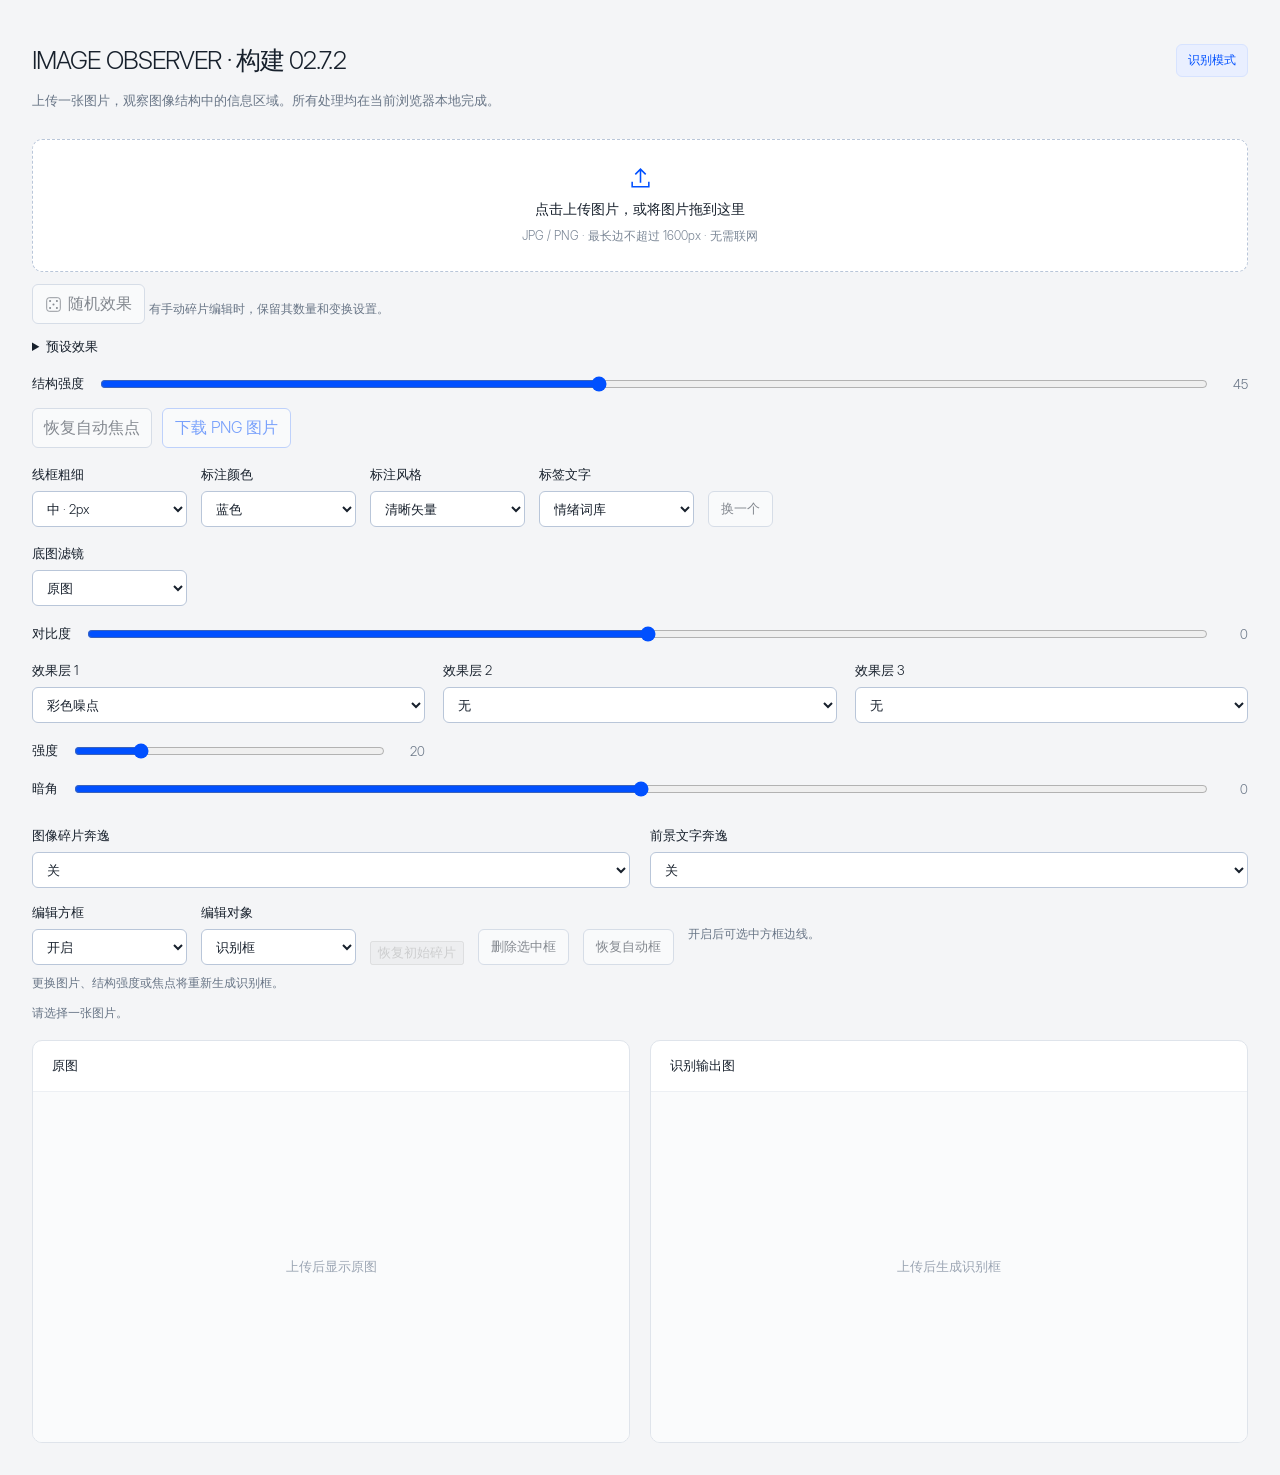
==== index.html @ d7e1d9c9 "Add independent fragment size and supplied bold strip font with graceful fallback" ====
<!doctype html>
<html lang="zh-CN">
<head>
  <meta charset="utf-8">
  <meta name="viewport" content="width=device-width, initial-scale=1">
  <meta http-equiv="Content-Security-Policy" content="default-src 'none'; img-src 'self' blob: data:; font-src 'self'; style-src 'unsafe-inline'; script-src 'self' 'unsafe-inline'; connect-src 'none'; base-uri 'none'; form-action 'none'; object-src 'none'">
  <title>IMAGE OBSERVER · 构建 02.7.2</title>
  <style>
    @font-face { font-family: "Observer HY Strip"; src: url("assets/fonts/HYQiHeiY1-75W-latin.woff2") format("woff2"); font-weight: 700; font-display: swap; unicode-range: U+0020-024F,U+2000-206F; }
    @font-face { font-family: "Observer HY Strip"; src: url("assets/fonts/HYQiHeiY1-75W-cjk.woff2") format("woff2"); font-weight: 700; font-display: swap; unicode-range: U+3000-30FF,U+3400-9FFF,U+FF00-FFEF; }
    @font-face { font-family: "Observer Inter Light"; src: url("assets/fonts/InterDisplay-Light-latin.woff2?v=027") format("woff2"); font-weight: 300; font-display: swap; }
    @font-face { font-family: "Observer Inter Medium"; src: url("assets/fonts/InterDisplay-Medium-latin.woff2") format("woff2"); font-weight: 500; font-display: swap; }
    :root { color-scheme: light; font-family: "Observer Inter Light", -apple-system, BlinkMacSystemFont, "Segoe UI", "Microsoft YaHei", sans-serif; font-synthesis: none; color: #17202c; background: #f4f5f7; }
    * { box-sizing: border-box; }
    body { margin: 0; }
    main { max-width: 1320px; margin: 0 auto; padding: 44px 32px 32px; }
    header { display: flex; align-items: center; justify-content: space-between; gap: 20px; margin-bottom: 12px; }
    h1 { font-size: 25px; font-weight: 650; letter-spacing: -0.9px; margin: 0; text-wrap: balance; }
    .version { color: #69778a; font-weight: 400; font-size: 16px; margin-left: 8px; letter-spacing: 0; }
    .build { color: #0050ff; background: #e9efff; border: 1px solid #d7e3ff; padding: 7px 11px; border-radius: 6px; font-size: 12px; white-space: nowrap; }
    .intro { color: #687586; font-size: 13px; line-height: 1.7; margin: 0 0 28px; }
    .upload { position: relative; display: flex; align-items: center; justify-content: center; flex-direction: column; gap: 9px; padding: 26px 20px; background: #fff; border: 1px dashed #b9c6d9; border-radius: 10px; cursor: pointer; transition: border-color .15s, background .15s; }
    .upload:hover, .upload.dragging { border-color: #0050ff; background: #f8faff; }
    .upload:focus-within { outline: 2px solid #0050ff; outline-offset: 3px; }
    .upload svg { color: #0050ff; }
    .upload strong { font-size: 14px; font-weight: 550; }
    .upload span { font-size: 12px; color: #7b8796; text-wrap: balance; text-align: center; }
    .upload input { position: absolute; width: 1px; height: 1px; opacity: 0; }
    #status { min-height: 32px; margin: 10px 0 5px; font-size: 12px; color: #687586; line-height: 1.7; overflow-wrap: anywhere; }
    #status[data-state="error"] { color: #b42c34; }
    .structure { display: grid; grid-template-columns: auto 1fr 28px; gap: 14px; align-items: center; margin: 18px 0 0; font-size: 13px; }
    .structure input { min-width: 0; width: 100%; accent-color: #0050ff; }
    .structure output { text-align: right; color: #687586; font-variant-numeric: tabular-nums; }
    .runaway-settings { display:grid; grid-template-columns:repeat(auto-fit,minmax(260px,1fr)); gap:20px; margin-top:18px; font-size:13px; }
    .runaway-settings section { min-width:0; }
    .runaway-settings .control { margin-top:10px; }
    #shuffleTextLayout { margin-top:14px; padding:8px 12px; border:1px solid #b9c6d9; border-radius:6px; background:#fff; color:inherit; cursor:pointer; }
    .preset-area { margin-top:14px; font-size:13px; }
    .preset-area summary { cursor:pointer; }
    .preset-area h3 { font-size:13px; margin:16px 0 10px; }
    .preset-area button { padding:6px 9px; border:1px solid #b9c6d9; border-radius:6px; background:#fff; color:inherit; cursor:pointer; }
    .template-cards { display:grid; grid-template-columns:repeat(auto-fill,minmax(160px,1fr)); gap:12px; max-height:370px; overflow:auto; }
    .template-card { min-width:0; padding:8px; border:1px solid #dfe4eb; border-radius:8px; background:#fff; }
    .template-card img { width:100%; height:100px; object-fit:contain; background:#f4f5f7; }
    .template-card .apply-template { width:100%; overflow-wrap:anywhere; }
    .template-card .actions { margin-top:6px; gap:5px; }
    #templateStatus { overflow-wrap:anywhere; }
    .effect-layers { display: grid; grid-template-columns: repeat(auto-fit,minmax(240px,1fr)); gap: 18px; margin-top: 18px; font-size: 13px; }
    .effect-layer { min-width: 0; }
    .effect-layer select { width: 100%; min-width: 0; }
    .base-parameters { display: grid; grid-template-columns: repeat(auto-fit,minmax(240px,1fr)); gap: 0 20px; }
    .invert-control { align-self: end; margin-top: 18px; font-size: 13px; }
    #distortionControl { max-width: 460px; margin-top: 14px; }
    .panels { display: grid; grid-template-columns: 1fr 1fr; gap: 20px; }
    .panel { min-width: 0; border: 1px solid #dfe4eb; border-radius: 10px; background: #fff; overflow: hidden; }
    h2 { margin: 0; padding: 16px 19px; font-size: 13px; font-weight: 550; border-bottom: 1px solid #edf0f4; }
    .preview { min-height: 350px; padding: 18px; display: flex; align-items: center; justify-content: center; background: #fafbfc; }
    .placeholder { color: #9ba5b3; font-size: 13px; text-align: center; }
    canvas { display: block; max-width: 100%; max-height: 65vh; width: auto; height: auto; object-fit: contain; }
    #original { cursor: crosshair; }
    #resetFocus { margin-top: 14px; padding: 7px 11px; border: 1px solid #b9c6d9; border-radius: 6px; background: #fff; color: inherit; cursor: pointer; }
    #resetFocus:disabled { opacity: .5; cursor: default; }
    .actions { display: flex; flex-wrap: wrap; gap: 10px; margin-top: 14px; }
    .actions #resetFocus { margin-top: 0; }
    button, select, input, textarea { font: inherit; }
    #restoreForegroundText { align-self:flex-start; padding:4px 8px; border:1px solid #b9c6d9; border-radius:5px; background:#fff; color:inherit; cursor:pointer; }
    #foregroundTextContent { width:100%; min-height:80px; resize:vertical; padding:8px; border:1px solid #b9c6d9; border-radius:6px; }
    #randomEffects { margin-top:12px; padding:8px 12px; display:inline-flex; align-items:center; gap:6px; background:#fff; border:1px solid #b9c6d9; border-radius:6px; color:inherit; cursor:pointer; }
    button:disabled { opacity: .5; cursor: default; }
    #downloadPNG, #shuffleWord, #deleteSelected, #resetBoxes { padding: 8px 12px; border: 1px solid #b9c6d9; border-radius: 6px; background: #fff; color: inherit; cursor: pointer; }
    #downloadPNG { color: #0050ff; border-color: #8aafff; }
    .controls { display: flex; flex-wrap: wrap; align-items: end; gap: 14px; margin: 18px 0 0; font-size: 13px; }
    .control { display: flex; flex-direction: column; gap: 7px; }
    .control select, #customText { padding: 8px 10px; color: inherit; background: #fff; border: 1px solid #b9c6d9; border-radius: 6px; }
    .control select { min-width: 155px; }
    #customTextField { margin-top: 14px; font-size: 13px; max-width: 460px; }
    #customText { width: 100%; }
    .edit-controls { display: flex; flex-wrap: wrap; align-items: end; gap: 10px 14px; margin-top: 16px; font-size: 13px; }
    .edit-hint { margin: 8px 0 0; color: #687586; font-size: 12px; line-height: 1.7; }
    #selectionStatus { align-self: center; color: #687586; font-size: 12px; }
    .output-stage { position: relative; line-height: 0; flex: none; }
    .output-stage > #output { width: 100%; height: auto; max-width: none; max-height: none; }
    #editOverlay { position: absolute; inset: 0; width: 100%; height: 100%; max-width: none; max-height: none; pointer-events: none; }
    button:focus-visible, select:focus-visible, #customText:focus-visible { outline: 2px solid #0050ff; outline-offset: 3px; }
    [hidden] { display: none !important; }
    @media (max-width: 700px) {
      main { padding: 25px 16px; }
      header { align-items: flex-start; flex-direction: column; gap: 12px; }
      h1 { font-size: 23px; }
      .panels { grid-template-columns: 1fr; gap: 16px; }
      .preview { min-height: 240px; padding: 12px; }
    }
  </style>
</head>
<body>
  <main>
    <header>
      <h1>IMAGE OBSERVER · 构建 02.7.2</h1>
      <span class="build">识别模式</span>
    </header>
    <p class="intro">上传一张图片，观察图像结构中的信息区域。所有处理均在当前浏览器本地完成。</p>
    <label class="upload" id="dropZone" for="upload">
      <svg width="25" height="25" viewBox="0 0 24 24" fill="none" stroke="currentColor" stroke-width="1.5" aria-hidden="true"><path d="M12 16V3m-5 5 5-5 5 5M4 15v5h16v-5"/></svg>
      <strong>点击上传图片，或将图片拖到这里</strong>
      <span>JPG / PNG · 最长边不超过 1600px · 无需联网</span>
      <input id="upload" type="file" accept="image/jpeg,image/png,.jpg,.jpeg,.png" aria-label="上传 JPG 或 PNG 图片">
    </label>
    <button id="randomEffects" type="button" disabled><svg width="17" height="17" viewBox="0 0 20 20" aria-hidden="true"><rect x="2" y="2" width="16" height="16" rx="3" fill="none" stroke="currentColor"/><g fill="currentColor"><circle cx="6" cy="6" r="1.2"/><circle cx="14" cy="6" r="1.2"/><circle cx="10" cy="10" r="1.2"/><circle cx="6" cy="14" r="1.2"/><circle cx="14" cy="14" r="1.2"/></g></svg>随机效果</button>
    <span class="edit-hint">有手动碎片编辑时，保留其数量和变换设置。</span>
    <section class="preset-area" aria-label="预设效果">
      <details><summary>预设效果</summary>
        <h3>官方预设</h3><div id="officialCards" class="template-cards"></div>
        <h3>我的模板</h3><div class="actions"><button id="saveTemplate" type="button">保存当前效果</button><button id="importTemplate" type="button">导入模板</button><input id="templateFile" type="file" accept="application/json,.json" hidden></div>
        <p class="edit-hint">模板仅存于当前浏览器。清除网站数据或更换设备可能丢失，请导出 JSON 备份。缩略图包含画面内容，仅用于预览。</p>
        <p id="templateStatus" role="status" aria-live="polite"></p><div id="personalCards" class="template-cards"></div>
      </details>
    </section>
    <label class="structure" for="structure"><span>结构强度</span><input id="structure" type="range" min="0" max="100" step="1" value="45"><output id="structureValue" for="structure">45</output></label>
    <div class="actions">
      <button id="resetFocus" type="button" disabled>恢复自动焦点</button>
      <button id="downloadPNG" type="button" disabled>下载 PNG 图片</button>
    </div>
    <div class="controls">
      <label class="control" for="strokeWidth">线框粗细
        <select id="strokeWidth">
          <option value="Thin">细 · 1px</option>
          <option value="Medium" selected>中 · 2px</option>
          <option value="Thick">粗 · 4px</option>
        </select>
      </label>
      <label class="control" for="overlayColor">标注颜色
        <select id="overlayColor">
          <option value="#0050FF" selected>蓝色</option>
          <option value="#F44336">红色</option>
          <option value="#00AA64">绿色</option>
          <option value="#FFCC00">黄色</option>
        </select>
      </label>
      <label class="control" for="overlayStyle">标注风格
        <select id="overlayStyle">
          <option value="VECTOR" selected>清晰矢量</option>
          <option value="INK BLEED">柔性溢墨</option>
          <option value="SCAN">数字扫描失真</option>
        </select>
      </label>
      <label class="control" for="labelMode">标签文字
        <select id="labelMode">
          <option value="Off">关闭</option>
          <option value="Emotion Pool" selected>情绪词库</option>
          <option value="Custom Text">自定义文字</option>
        </select>
      </label>
      <button id="shuffleWord" type="button" disabled>换一个</button>
    </div>
    <label class="control" id="customTextField" for="customText" hidden>自定义文字 · 中英文 · 最多32个字符
      <input id="customText" type="text" autocomplete="off" spellcheck="false" placeholder="输入中英文标签">
    </label>
    <label class="structure" id="distortionControl" for="distortionStrength" hidden><span>失真强度</span><input id="distortionStrength" type="range" min="0" max="100" step="1" value="45"><output id="distortionValue" for="distortionStrength">45</output></label>
    <div class="controls">
      <label class="control" for="baseFilter">底图滤镜<select id="baseFilter"><option value="Original">原图</option><option value="XRay">X光滤镜</option></select></label>
    </div>
    <div id="xrayControls" class="base-parameters" hidden>
      <label class="structure" for="xrayHue"><span>色相</span><input id="xrayHue" type="range" min="0" max="360" value="210"><output>210</output></label>
      <label class="structure" for="xraySaturation"><span>饱和度</span><input id="xraySaturation" type="range" min="0" max="100" value="80"><output>80</output></label>
      <label class="structure" for="xrayLightness"><span>明度</span><input id="xrayLightness" type="range" min="0" max="100" value="65"><output>65</output></label>
      <label class="invert-control"><input id="xrayInvert" type="checkbox">反色</label>
    </div>
    <label class="structure" for="baseContrast"><span>对比度</span><input id="baseContrast" type="range" min="-100" max="100" value="0"><output>0</output></label>
    <div class="effect-layers">
      <div class="effect-layer"><label class="control" for="effect1">效果层 1<select id="effect1"><option value="None">无</option><option value="Noise" selected>彩色噪点</option><option value="CRT">复古电视机竖纹</option><option value="Glitch">电子扫描 A｜条带错位</option><option value="Wave">电子扫描 B｜波纹湍流</option><option value="Streak">电子扫描 C｜纵向拉丝</option><option value="Glow">彩色泛光</option></select></label>
        <div id="effectParams1"><label class="structure" for="strength1"><span id="strengthLabel1">强度</span><input id="strength1" type="range" min="0" max="100" value="20"><output>20</output></label>
          <label class="structure" id="waveParams1" for="wavePosition1" hidden><span>波纹位置</span><input id="wavePosition1" type="range" min="0" max="100" value="50"><output>50</output></label>
          <div id="glowParams1" hidden><label class="structure" for="glowHue1"><span>色相</span><input id="glowHue1" type="range" min="0" max="360" value="195"><output>195</output></label><label class="structure" for="glowSaturation1"><span>饱和度</span><input id="glowSaturation1" type="range" min="0" max="100" value="80"><output>80</output></label><label class="structure" for="glowLightness1"><span>亮度</span><input id="glowLightness1" type="range" min="0" max="100" value="65"><output>65</output></label></div></div></div>
      <div class="effect-layer"><label class="control" for="effect2">效果层 2<select id="effect2"><option value="None" selected>无</option><option value="Noise">彩色噪点</option><option value="CRT">复古电视机竖纹</option><option value="Glitch">电子扫描 A｜条带错位</option><option value="Wave">电子扫描 B｜波纹湍流</option><option value="Streak">电子扫描 C｜纵向拉丝</option><option value="Glow">彩色泛光</option></select></label>
        <div id="effectParams2" hidden><label class="structure" for="strength2"><span id="strengthLabel2">强度</span><input id="strength2" type="range" min="0" max="100" value="20"><output>20</output></label>
          <label class="structure" id="waveParams2" for="wavePosition2" hidden><span>波纹位置</span><input id="wavePosition2" type="range" min="0" max="100" value="50"><output>50</output></label>
          <div id="glowParams2" hidden><label class="structure" for="glowHue2"><span>色相</span><input id="glowHue2" type="range" min="0" max="360" value="195"><output>195</output></label><label class="structure" for="glowSaturation2"><span>饱和度</span><input id="glowSaturation2" type="range" min="0" max="100" value="80"><output>80</output></label><label class="structure" for="glowLightness2"><span>亮度</span><input id="glowLightness2" type="range" min="0" max="100" value="65"><output>65</output></label></div></div></div>
      <div class="effect-layer"><label class="control" for="effect3">效果层 3<select id="effect3"><option value="None" selected>无</option><option value="Noise">彩色噪点</option><option value="CRT">复古电视机竖纹</option><option value="Glitch">电子扫描 A｜条带错位</option><option value="Wave">电子扫描 B｜波纹湍流</option><option value="Streak">电子扫描 C｜纵向拉丝</option><option value="Glow">彩色泛光</option></select></label>
        <div id="effectParams3" hidden><label class="structure" for="strength3"><span id="strengthLabel3">强度</span><input id="strength3" type="range" min="0" max="100" value="20"><output>20</output></label>
          <label class="structure" id="waveParams3" for="wavePosition3" hidden><span>波纹位置</span><input id="wavePosition3" type="range" min="0" max="100" value="50"><output>50</output></label>
          <div id="glowParams3" hidden><label class="structure" for="glowHue3"><span>色相</span><input id="glowHue3" type="range" min="0" max="360" value="195"><output>195</output></label><label class="structure" for="glowSaturation3"><span>饱和度</span><input id="glowSaturation3" type="range" min="0" max="100" value="80"><output>80</output></label><label class="structure" for="glowLightness3"><span>亮度</span><input id="glowLightness3" type="range" min="0" max="100" value="65"><output>65</output></label></div></div></div>
    </div>
    <label class="structure" for="vignette"><span>暗角</span><input id="vignette" type="range" min="-100" max="100" step="1" value="0"><output id="vignetteValue" for="vignette">0</output></label>
    <div class="runaway-settings">
      <section><label class="control" for="fragmentOn">图像碎片奔逸<select id="fragmentOn"><option value="Off" selected>关</option><option value="On">开</option></select></label><div id="fragmentParams" hidden>
<label class="control" for="fragmentMode">奔逸模式<select id="fragmentMode"><option value="Turbulence">湍流</option><option value="Rotate">旋转</option><option value="Ripple">波纹</option></select></label>
<label class="control" for="fragmentStyle">碎片样式<select id="fragmentStyle"><option value="Original">原图</option><option value="Pencil">铅笔描边</option></select></label>
<label class="structure" for="fragmentHue"><span>碎片色相</span><input id="fragmentHue" type="range" min="0" max="360" value="0"><output>0</output></label>
<label class="structure" for="fragmentSaturation"><span>碎片饱和度</span><input id="fragmentSaturation" type="range" min="0" max="100" value="100"><output>100</output></label>
<label class="structure" for="fragmentLightness"><span>碎片明度</span><input id="fragmentLightness" type="range" min="0" max="100" value="50"><output>50</output></label>
<label class="structure" for="fragmentContrast"><span>碎片对比度</span><input id="fragmentContrast" type="range" min="-100" max="100" value="0"><output>0</output></label>
<label class="structure" id="pencilControl" for="pencilStrength" hidden><span>铅笔强度</span><input id="pencilStrength" type="range" min="0" max="100" value="65"><output>65</output></label>
<label class="structure" for="fragmentCount"><span>碎片数量</span><input id="fragmentCount" type="range" min="0" max="100" value="35"><output>35</output></label>
<label class="structure" for="fragmentDisplacement"><span>位移强度</span><input id="fragmentDisplacement" type="range" min="0" max="100" value="45"><output>45</output></label>
<label class="structure" for="fragmentSize"><span>图像大小</span><input id="fragmentSize" type="range" min="10" max="200" value="100"><output>100</output></label>
<label class="structure" for="fragmentScale"><span>缩放波动</span><input id="fragmentScale" type="range" min="0" max="100" value="30"><output>30</output></label>
<p class="edit-hint">参数调整更新未编辑碎片；当前已移动、删除的碎片保留。识别框编辑不影响碎片。</p></div></section>
      <section><label class="control" for="foregroundTextOn">前景文字奔逸<select id="foregroundTextOn"><option value="Off" selected>关</option><option value="On">开</option></select></label><div id="foregroundTextParams" hidden>
<label class="control" for="foregroundTextStyle">文字奔逸样式<select id="foregroundTextStyle"><option value="Stretch" selected>条带横排</option><option value="Float">小型散置</option></select></label>
<label id="textLinksControl"><input id="textLinks" type="checkbox">文字连线</label>
<label class="structure" id="textStrengthControl" for="foregroundTextStrength" hidden><span>强度</span><input id="foregroundTextStrength" type="range" min="0" max="100" value="50"><output>50</output></label>
<label class="control" for="foregroundTextContent">文字内容<button id="restoreForegroundText" type="button">恢复默认</button><textarea id="foregroundTextContent" rows="3" maxlength="2048"></textarea></label>
<label class="structure" for="foregroundTextSize"><span>文字大小</span><input id="foregroundTextSize" type="range" min="50" max="200" value="100"><output>100</output></label>
<label class="control" for="foregroundTextColor">文字颜色<select id="foregroundTextColor"><option value="#0050FF">蓝</option><option value="#F44336">红</option><option value="#00AA64">绿</option><option value="#FFCC00">黄</option><option value="#000000" selected>黑</option><option value="#FFFFFF">白</option><option value="#808080">灰</option></select></label>
<label class="structure" for="foregroundTextCount"><span>文字数量</span><input id="foregroundTextCount" type="range" min="0" max="100" value="35"><output>35</output></label>
<label class="structure" for="foregroundTextDisplacement"><span>位移强度</span><input id="foregroundTextDisplacement" type="range" min="0" max="100" value="45"><output>45</output></label>
<button id="shuffleTextLayout" type="button" disabled>换一组布局</button>
</div></section>
    </div>
    <div class="edit-controls">
      <label class="control" for="editBoxes">编辑方框
        <select id="editBoxes">
          <option value="Off">关闭</option>
          <option value="On" selected>开启</option>
        </select>
      </label>
      <label class="control" for="editTarget">编辑对象<select id="editTarget"><option value="boxes">识别框</option><option value="fragments">图像碎片</option></select></label>
      <button id="resetFragments" type="button" disabled>恢复初始碎片</button>
      <button id="deleteSelected" type="button" disabled>删除选中框</button>
      <button id="resetBoxes" type="button" disabled>恢复自动框</button>
      <span id="selectionStatus" role="status" aria-live="polite">开启后可选中方框边线。</span>
    </div>
    <p class="edit-hint" id="editHint">更换图片、结构强度或焦点将重新生成识别框。</p>
    <p id="status" role="status" aria-live="polite">请选择一张图片。</p>
    <div class="panels">
      <section class="panel" aria-labelledby="originalLabel">
        <h2 id="originalLabel">原图</h2>
        <div class="preview">
          <span class="placeholder" id="originalPlaceholder">上传后显示原图</span>
          <canvas id="original" hidden role="img" aria-label="原图预览，点击指定焦点"></canvas>
        </div>
      </section>
      <section class="panel" aria-labelledby="outputLabel">
        <h2 id="outputLabel">识别输出图</h2>
        <div class="preview">
          <span class="placeholder" id="outputPlaceholder">上传后生成识别框</span>
          <div id="outputStage" class="output-stage" hidden>
            <canvas id="output" hidden role="img" aria-label="识别框输出图" aria-describedby="editHint selectionStatus"></canvas>
            <canvas id="editOverlay" hidden aria-hidden="true"></canvas>
          </div>
        </div>
      </section>
    </div>
  </main>
  <script src="official-presets.js"></script>
  <script src="templates.js"></script>
  <script>
/* Detection Build 02.2: local, deterministic CPU image analysis; no models or network. */
(function (root) {
  'use strict';
  const clamp = (v, a, b) => Math.max(a, Math.min(b, v));

  // Fit exclusive-right/bottom coordinates. Area limits are fractions of the image.
  // Search integer dimensions so even small images respect the limits when feasible.
  function fit(box, w, h, minArea = 0.08, maxArea = 0.80) {
    w = Math.max(1, Math.round(w)); h = Math.max(1, Math.round(h));
    const bw = Math.max(1, Math.abs(box[2] - box[0]));
    const bh = Math.max(1, Math.abs(box[3] - box[1]));
    const cx = (box[0] + box[2]) / 2, cy = (box[1] + box[3]) / 2;
    const lo = Math.max(1, Math.ceil(w * h * minArea));
    const hi = Math.max(1, Math.floor(w * h * maxArea));
    let best = null, bestScore = Infinity;
    for (let pass = 0; pass < 2 && !best; pass++) {
      for (let ww = 1; ww <= w; ww++) {
        let lower = Math.max(1, Math.ceil(ww / 3.5));
        let upper = Math.min(h, Math.floor(ww * 3.5));
        if (pass === 0) {
          lower = Math.max(lower, Math.ceil(lo / ww));
          upper = Math.min(upper, Math.floor(hi / ww));
        }
        if (lower > upper) continue;
        const hh = clamp(Math.round(bh), lower, upper);
        const score = Math.log(ww / bw) ** 2 + Math.log(hh / bh) ** 2;
        if (score < bestScore) { bestScore = score; best = [ww, hh]; }
      }
    }
    if (!best) best = [1, 1];
    const x = clamp(Math.round(cx - best[0] / 2), 0, w - best[0]);
    const y = clamp(Math.round(cy - best[1] / 2), 0, h - best[1]);
    return [x, y, x + best[0], y + best[1]];
  }

  function integral(values, w, h) {
    const stride = w + 1, out = new Float64Array(stride * (h + 1));
    for (let y = 0; y < h; y++) {
      let row = 0;
      for (let x = 0; x < w; x++) {
        row += values[y * w + x];
        out[(y + 1) * stride + x + 1] = row + out[y * stride + x + 1];
      }
    }
    return out;
  }
  function sum(ii, s, b) {
    return ii[b[3] * s + b[2]] - ii[b[1] * s + b[2]]
      - ii[b[3] * s + b[0]] + ii[b[1] * s + b[0]];
  }
  const area = b => (b[2] - b[0]) * (b[3] - b[1]);
  function iou(a, b) {
    const intersect = Math.max(0, Math.min(a[2], b[2]) - Math.max(a[0], b[0]))
      * Math.max(0, Math.min(a[3], b[3]) - Math.max(a[1], b[1]));
    return intersect / Math.max(1, area(a) + area(b) - intersect);
  }

  // Separable, replicated-border box blur; coarse maps suppress fine texture.
  function blur(values, w, h, radius) {
    const temp = new Float64Array(w * h), out = new Float32Array(w * h), divisor = 2 * radius + 1;
    for (let y = 0; y < h; y++) {
      let value = 0;
      for (let k = -radius; k <= radius; k++) value += values[y * w + clamp(k, 0, w - 1)];
      for (let x = 0; x < w; x++) {
        temp[y * w + x] = value / divisor;
        value += values[y * w + clamp(x + radius + 1, 0, w - 1)] - values[y * w + clamp(x - radius, 0, w - 1)];
      }
    }
    for (let x = 0; x < w; x++) {
      let value = 0;
      for (let k = -radius; k <= radius; k++) value += temp[clamp(k, 0, h - 1) * w + x];
      for (let y = 0; y < h; y++) {
        out[y * w + x] = value / divisor;
        value += temp[clamp(y + radius + 1, 0, h - 1) * w + x] - temp[clamp(y - radius, 0, h - 1) * w + x];
      }
    }
    return out;
  }
  function normalized(values) {
    const sorted = Float32Array.from(values).sort();
    const index = (sorted.length - 1) * .98, lower = Math.floor(index);
    let limit = sorted[lower] + (sorted[Math.min(lower + 1, sorted.length - 1)] - sorted[lower]) * (index - lower);
    if (limit < 1e-6) limit = sorted[sorted.length - 1];
    return Float32Array.from(values, value => limit > 1e-6 ? clamp(value / limit, 0, 1) : 0);
  }
  function smoothHistogram(histogram) {
    let current = histogram;
    for (const step of [64, 8, 1]) {
      const next = new Float32Array(512);
      for (let i = 0; i < 512; i++) {
        const coordinate = Math.floor(i / step) % 8;
        next[i] = (current[coordinate ? i - step : i] + 2 * current[i]
          + current[coordinate < 7 ? i + step : i]) / 4;
      }
      current = next;
    }
    return current;
  }
  function detailFallback(main, w, h) {
    const mw = main[2] - main[0], mh = main[3] - main[1];
    return [[.08,.10,.52,.54],[.47,.46,.92,.91],[.48,.08,.91,.51],[.09,.48,.52,.91]].map(b =>
      fit([b[0] * mw, b[1] * mh, b[2] * mw, b[3] * mh], mw, mh,
        Math.min(.008 * w * h / (mw * mh), .4), .65)
        .map((value, index) => value + main[index % 2]));
  }
  function fallback(w, h, focus=null) {
    const main = focus
      ? fit([focus[0]-.19*w,focus[1]-.19*h,focus[0]+.19*w,focus[1]+.19*h],w,h,.08,.8)
      : fit([.22*w, .22*h, .78*w, .78*h], w, h, .08, .8);
    return [main, ...detailFallback(main, w, h).slice(0, 2)];
  }
  function subjectMap(channels, gray, w, h) {
    const n = w * h, side = Math.min(w, h);
    const small = channels.map(c => blur(c, w, h, Math.max(1, Math.round(side * .015))));
    const broad = channels.map(c => blur(c, w, h, Math.max(2, Math.round(side * .12))));
    const smallGray = new Float32Array(n), encoded = new Uint16Array(n);
    const allHist = new Float32Array(512), borderHist = new Float32Array(512);
    const border = Math.max(1, Math.round(side * .06)), means = [0, 0, 0];
    let borderCount = 0;
    for (let i = 0; i < n; i++) {
      const x = i % w, y = Math.floor(i / w);
      smallGray[i] = .299 * small[0][i] + .587 * small[1][i] + .114 * small[2][i];
      encoded[i] = Math.min(7, Math.floor(small[0][i] * 8)) * 64
        + Math.min(7, Math.floor(small[1][i] * 8)) * 8 + Math.min(7, Math.floor(small[2][i] * 8));
      allHist[encoded[i]]++;
      if (x < border || y < border || x >= w-border || y >= h-border) { borderHist[encoded[i]]++; borderCount++; }
      for (let c = 0; c < 3; c++) means[c] += small[c][i] / n;
    }
    for (let i = 0; i < 512; i++) { allHist[i] /= n; borderHist[i] /= Math.max(1, borderCount); }
    const allDensity = smoothHistogram(allHist), borderDensity = smoothHistogram(borderHist);
    const coarse = new Float32Array(n), globalContrast = new Float32Array(n), fine = new Float32Array(n);
    for (let i = 0; i < n; i++) {
      let localDistance = 0, globalDistance = 0;
      for (let c = 0; c < 3; c++) { localDistance += (small[c][i] - broad[c][i]) ** 2; globalDistance += (small[c][i] - means[c]) ** 2; }
      coarse[i] = Math.sqrt(localDistance / 3); globalContrast[i] = Math.sqrt(globalDistance / 3);
      fine[i] = Math.abs(gray[i] - smallGray[i]);
    }
    const coarseNorm = normalized(coarse), globalNorm = normalized(globalContrast);
    const fineMean = blur(fine, w, h, Math.max(1, Math.round(side * .012))), confidence = new Float32Array(n);
    for (let i = 0; i < n; i++) {
      const novelty = clamp((allDensity[encoded[i]] - 1.15 * borderDensity[encoded[i]]) / (allDensity[encoded[i]] + .002), 0, 1);
      const textureGate = 1 / (1 + 1.8 * fineMean[i] / (.025 + coarse[i]));
      const darkGate = .08 + .92 * clamp((smallGray[i] - .025) / .14, 0, 1);
      confidence[i] = (.60 * novelty + .25 * coarseNorm[i] + .15 * globalNorm[i]) * textureGate * darkGate;
    }
    return normalized(blur(confidence, w, h, Math.max(1, Math.round(side * .018))));
  }
  function informationMap(channels, gray, w, h) {
    // Fine edges are only a 3% tie-breaker, gated by coherent subject confidence.
    const n = w * h, smooth = blur(gray, w, h, 1), broad = blur(gray, w, h, 5);
    const colorBroad = channels.map(c => blur(c, w, h, 9));
    const edges = new Float32Array(n), contrast = new Float32Array(n), colors = new Float32Array(n);
    for (let y = 0; y < h; y++) for (let x = 0; x < w; x++) {
      const i = y * w + x;
      edges[i] = Math.hypot(smooth[y*w+Math.min(w-1,x+1)] - smooth[y*w+Math.max(0,x-1)],
        smooth[Math.min(h-1,y+1)*w+x] - smooth[Math.max(0,y-1)*w+x]);
      contrast[i] = Math.abs(gray[i] - broad[i]);
      colors[i] = Math.hypot(channels[0][i]-colorBroad[0][i], channels[1][i]-colorBroad[1][i], channels[2][i]-colorBroad[2][i]);
    }
    const e = normalized(edges), c = normalized(contrast), k = normalized(colors);
    return blur(Float32Array.from(e, (value, i) => .5*value + .3*c[i] + .2*k[i]), w, h, 2);
  }
  function components(mask, w, h) {
    const labels = new Int32Array(w*h), queue = new Int32Array(w*h), regions = [];
    let label = 0;
    for (let start = 0; start < mask.length; start++) {
      if (!mask[start] || labels[start]) continue;
      let head = 0, tail = 1, x1 = w, y1 = h, x2 = 0, y2 = 0;
      queue[0] = start; labels[start] = ++label;
      while (head < tail) {
        const p = queue[head++], x = p % w, y = Math.floor(p / w);
        x1 = Math.min(x1,x); y1 = Math.min(y1,y); x2 = Math.max(x2,x+1); y2 = Math.max(y2,y+1);
        for (let dy = -1; dy <= 1; dy++) for (let dx = -1; dx <= 1; dx++) {
          const nx = x+dx, ny = y+dy, q = ny*w+nx;
          if (nx>=0 && nx<w && ny>=0 && ny<h && mask[q] && !labels[q]) { labels[q] = label; queue[tail++] = q; }
        }
      }
      regions.push({ box: [x1,y1,x2,y2], pixels: tail });
    }
    return { labels, regions, count: label };
  }
  function compareBoxes(a, b) { for (let i = 0; i < 4; i++) if (a[i] !== b[i]) return a[i] - b[i]; return 0; }
  function unique(boxes) { return [...new Map(boxes.map(box => [box.join(','), box])).values()]; }
  function analyze(image, capture, focus=null) {
    const w = image.width, h = image.height, n = w*h, rgba = image.data;
    if (w<3 || h<3 || !rgba || rgba.length<n*4) return fallback(w,h,focus);
    const channels = [new Float32Array(n), new Float32Array(n), new Float32Array(n)], gray = new Float32Array(n);
    const sums = [0,0,0], squares = [0,0,0];
    for (let i=0; i<n; i++) {
      const alpha = rgba[i*4+3]/255;
      for (let c=0; c<3; c++) { const value = (rgba[i*4+c]*alpha+255*(1-alpha))/255;
        channels[c][i] = value; sums[c] += value; squares[c] += value*value; }
      gray[i] = .299*channels[0][i]+.587*channels[1][i]+.114*channels[2][i];
    }
    if (Math.max(...sums.map((value,c) => Math.sqrt(Math.max(0,squares[c]/n-(value/n)**2)))) < .05/255) return fallback(w,h,focus);
    const subject = subjectMap(channels,gray,w,h), fine = informationMap(channels,gray,w,h);
    if (capture) { capture.subject = subject; capture.detail = fine; }
    // A click supplies a spatial prior, never an object-class assumption. Keep
    // the un-focused map unchanged so Reset reproduces the automatic result.
    const info = Float32Array.from(subject,(value,i) => focus
      ? (.65*value+.35*fine[i])*(.12+.88*Math.exp(-.5*((((i%w)-focus[0])/(.18*w))**2+((Math.floor(i/w)-focus[1])/(.18*h))**2)))
      : .97*value+.03*fine[i]*value);
    const total = info.reduce((a,b)=>a+b,0);
    if (total<1e-4) return fallback(w,h,focus);
    const candidates = [], stride = w+1, ii = integral(info,w,h);
    const radius = (Math.max(3,Math.round(Math.min(w,h)*.016))|1)>>1;
    let support;
    for (const threshold of [.28,.46,.66]) {
      const mask = Uint8Array.from(subject,value=>value>=threshold?1:0);
      // Ignore floating-point residue below half of one occupied kernel pixel.
      const minimumHit = .5 / ((2*radius+1)**2);
      const dilated = Uint8Array.from(blur(mask,w,h,radius),value=>value>=minimumHit?1:0);
      const closed = Uint8Array.from(blur(dilated,w,h,radius),value=>value>=1-1e-6?1:0);
      const grouped = components(closed,w,h);
      if (!support) support = grouped;
      for (const region of grouped.regions.sort((a,b)=>b.pixels-a.pixels).slice(0,32)) {
        if (region.pixels<Math.max(4,n*.0015)) continue;
        const [x1,y1,x2,y2] = region.box, pad = Math.max(2,Math.round(Math.min(x2-x1,y2-y1)*.06));
        candidates.push([x1-pad,y1-pad,x2+pad,y2+pad]);
      }
    }
    const peaks = Float32Array.from(subject);
    for (let p=0; p<12; p++) {
      let index = 0;
      for (let i=1; i<n; i++) if (peaks[i]>peaks[index]) index=i;
      if (peaks[index]<.10) break;
      const x = index%w, y = Math.floor(index/w);
      for (const f of [.28,.42,.56,.68]) candidates.push([x-w*f/2,y-h*f/2,x+w*f/2,y+h*f/2]);
      const rx = Math.max(1,Math.round(w*.14)), ry = Math.max(1,Math.round(h*.14));
      for (let yy=Math.max(0,y-ry); yy<Math.min(h,y+ry+1); yy++) peaks.fill(0,yy*w+Math.max(0,x-rx),yy*w+Math.min(w,x+rx+1));
    }
    if (focus) {
      // Local windows ensure useful, bounded candidates even if the automatic
      // connected components belong to a different subject elsewhere.
      for (const f of [.28,.38,.48]) for (const ratio of [.8,1,1.25]) {
        const bw=w*f*ratio,bh=h*f/ratio;
        candidates.push([focus[0]-bw/2,focus[1]-bh/2,focus[0]+bw/2,focus[1]+bh/2]);
      }
    }
    const populations = new Int32Array(support.count+1), stamps = new Int32Array(support.count+1), cache = new Map();
    let stamp = 0;
    function score(box) {
      const key = box.join(','); if (cache.has(key)) return cache.get(key);
      const [x1,y1,x2,y2] = box, a = area(box), fraction = a/n, mass = sum(ii,stride,box);
      let occupied = 0, largest = 0; stamp++;
      for (let y=y1; y<y2; y++) for (let x=x1; x<x2; x++) {
        const label = support.labels[y*w+x]; if (!label) continue;
        if (stamps[label]!==stamp) { stamps[label]=stamp; populations[label]=0; }
        largest = Math.max(largest,++populations[label]); occupied++;
      }
      const px = Math.max(1,Math.round((x2-x1)*.18)), py = Math.max(1,Math.round((y2-y1)*.18));
      const outer = [Math.max(0,x1-px),Math.max(0,y1-py),Math.min(w,x2+px),Math.min(h,y2+py)];
      const ringMean = (sum(ii,stride,outer)-mass)/Math.max(area(outer)-a,1);
      const contrast = Math.max(0,mass/a-ringMean)/Math.max(total/n,1e-6);
      const touch = Number(x1===0)+Number(y1===0)+Number(x2===w)+Number(y2===h);
      const penalty = 1+6*Math.max(0,fraction-.48)**1.3+.10*touch+.15*Math.log((x2-x1)/(y2-y1))**2;
      const affinity = focus ? .08+.92*Math.exp(-.5*((((x1+x2)/2-focus[0])/(.20*w))**2+(((y1+y2)/2-focus[1])/(.20*h))**2)) : 1;
      const value = mass/total/Math.max(fraction,1e-9)**.65*(.5+.5*occupied/a)
        *(.65+.35*largest/Math.max(occupied,1))*(1+.35*Math.min(contrast,2))/penalty
        *affinity/(focus ? 1+5*Math.max(0,fraction-.25) : 1);
      cache.set(key,value); return value;
    }
    const rank = boxes => unique(boxes).sort((a,b)=>score(b)-score(a)||compareBoxes(a,b));
    const mains = rank(candidates.map(box=>fit(box,w,h,.08,.8)).filter(box=>!focus ||
      (box[0]<=focus[0] && focus[0]<box[2] && box[1]<=focus[1] && focus[1]<box[3])));
    if (!mains.length) return fallback(w,h,focus);
    const main = mains[0], [mx1,my1,mx2,my2] = main, mw = mx2-mx1, mh = my2-my1;
    const expanded = [Math.max(0,mx1-mw*.10),Math.max(0,my1-mh*.10),Math.min(w,mx2+mw*.10),Math.min(h,my2+mh*.10)];
    const auxiliaries = candidates.map(box=>fit(box,w,h,.008,.14));
    for (const fraction of [.32,.45,.60]) {
      const aw = Math.max(1,mw*fraction), ah = Math.max(1,mh*fraction);
      for (let gy=0; gy<4; gy++) for (let gx=0; gx<4; gx++) {
        const x = mx1+(mw-aw)*gx/3, y = my1+(mh-ah)*gy/3;
        auxiliaries.push(fit([x,y,x+aw,y+ah],w,h,.008,.14));
      }
    }
    function nearMain(box) {
      const [x1,y1,x2,y2] = box, cx = (x1+x2)/2, cy = (y1+y2)/2;
      const overlap = Math.max(0,Math.min(x2,expanded[2])-Math.max(x1,expanded[0]))
        *Math.max(0,Math.min(y2,expanded[3])-Math.max(y1,expanded[1]));
      return cx>=mx1 && cx<=mx2 && cy>=my1 && cy<=my2 && overlap>=.8*area(box) && area(box)<=.65*mw*mh;
    }
    const selected = [];
    for (const box of rank(auxiliaries.filter(nearMain))) {
      if (iou(main,box)>.65 || selected.some(previous=>iou(box,previous)>=.35)) continue;
      selected.push(box); if (selected.length===4) break;
    }
    const details = detailFallback(main,w,h);
    for (const box of details) {
      if (selected.length>=2) break;
      if (!selected.some(previous=>compareBoxes(box,previous)===0)) selected.push(box);
    }
    while (selected.length<2) selected.push(details[0]);
    return [main,...selected];
  }
  function detect(image, focus=null) {
    const w = Math.max(1,Math.round(Number(image && image.width)||1));
    const h = Math.max(1,Math.round(Number(image && image.height)||1));
    focus = validFocus(focus,w,h);
    try { return analyze({width:w,height:h,data:image && image.data},null,focus); }
    catch (_) { return fallback(w,h,focus); }
  }
  function validFocus(focus,w,h) {
    return Array.isArray(focus) && focus.length===2 && focus.every(Number.isFinite)
      ? [clamp(focus[0],0,w-1),clamp(focus[1],0,h-1)] : null;
  }
  // Build 02.2 retains the base detection and uses sparse, nested density levels.
  // Suppress overlapping, contained, or nearly co-centered copies at both scales.
  function duplicate(a,b) {
    const intersection=Math.max(0,Math.min(a[2],b[2])-Math.max(a[0],b[0]))
      *Math.max(0,Math.min(a[3],b[3])-Math.max(a[1],b[1]));
    const dx=((a[0]+a[2])-(b[0]+b[2]))/((a[2]-a[0])+(b[2]-b[0]));
    const dy=((a[1]+a[3])-(b[1]+b[3]))/((a[3]-a[1])+(b[3]-b[1]));
    return iou(a,b)>=.32 || intersection/Math.min(area(a),area(b))>=.68 || Math.hypot(dx,dy)<.65;
  }
  function mediumPool(boxes,w,h) {
    const candidates=unique([...boxes.slice(1),...detailFallback(boxes[0],w,h)]);
    // A broad first candidate can hide all details. Prefer the earliest valid
    // triplet, using only the existing near-main candidates and local fallbacks.
    for(let i=0;i<candidates.length;i++) for(let j=i+1;j<candidates.length;j++) {
      if(duplicate(candidates[i],candidates[j]))continue;
      for(let k=j+1;k<candidates.length;k++)
        if(!duplicate(candidates[i],candidates[k]) && !duplicate(candidates[j],candidates[k]))
          return [candidates[i],candidates[j],candidates[k]];
    }
    for(let i=0;i<candidates.length;i++) for(let j=i+1;j<candidates.length;j++)
      if(!duplicate(candidates[i],candidates[j]))return [candidates[i],candidates[j]];
    return candidates.slice(0,1);
  }

  const layerCache = new WeakMap();
  function microBoxes(frame, seed) {
    const { width:w, height:h, boxes, subject, detail } = frame;
    const main = boxes[0], mw = main[2]-main[0], mh = main[3]-main[1];
    if (!subject || !detail || Math.min(w,h)<32 || mw<20 || mh<20) return [];
    const roi = [Math.max(0,Math.floor(main[0]-.15*mw)),Math.max(0,Math.floor(main[1]-.15*mh)),
      Math.min(w,Math.ceil(main[2]+.15*mw)),Math.min(h,Math.ceil(main[3]+.15*mh))];
    const weights = new Float32Array(w*h);
    let total = 0;
    for (let y=roi[1];y<roi[3];y++) for (let x=roi[0];x<roi[2];x++) {
      const i=y*w+x;
      const affinity=(x<main[0]||x>=main[2]?.35:1)*(y<main[1]||y>=main[3]?.35:1);
      const focusAffinity=frame.focus ? .08+.92*Math.exp(-.5*(((x-frame.focus[0])/(.30*mw))**2+((y-frame.focus[1])/(.30*mh))**2)) : 1;
      weights[i] = detail[i]**1.3*(frame.focus ? .25+.75*subject[i]**1.4 : .05+.95*subject[i]**1.4)*affinity*focusAffinity; total += weights[i];
    }
    if (total<1e-5) return [];
    const peaks = Float32Array.from(weights), anchors = [];
    let strongest = 0; for (const value of weights) strongest = Math.max(strongest,value);
    const nx = Math.max(1,Math.round(.13*mw)), ny = Math.max(1,Math.round(.13*mh));
    for (let p=0;p<5;p++) {
      let index = 0;
      for (let i=1;i<peaks.length;i++) if (peaks[i]>peaks[index]) index=i;
      if (peaks[index]<Math.max(1e-7,.08*strongest)) break;
      const x=index%w,y=Math.floor(index/w); anchors.push([x,y]);
      for (let yy=Math.max(roi[1],y-ny);yy<Math.min(roi[3],y+ny+1);yy++)
        peaks.fill(0,yy*w+Math.max(roi[0],x-nx),yy*w+Math.min(roi[2],x+nx+1));
    }
    if (!anchors.length) return [];
    // Local weighted sampling creates clusters around image details, not frame-wide noise.
    const rx=Math.max(1,Math.round(.065*mw)),ry=Math.max(1,Math.round(.065*mh));
    const neighborhoods=anchors.map(([cx,cy])=>{
      const indices=[],cdf=[];let mass=0;
      for(let y=Math.max(roi[1],cy-ry);y<Math.min(roi[3],cy+ry+1);y++)
        for(let x=Math.max(roi[0],cx-rx);x<Math.min(roi[2],cx+rx+1);x++) {
          const i=y*w+x;mass+=weights[i];indices.push(i);cdf.push(mass);
        }
      return {indices,cdf,mass};
    });
    let state=Number(seed)>>>0;
    const random=()=>{state=(Math.imul(1664525,state)+1013904223)>>>0;return state/4294967296;};
    const mediumMin=Math.min(...frame.medium.map(area));
    const maximum=Math.min(.012*mw*mh,.25*mediumMin);
    if(maximum<4) return [];
    const result=[];
    for(let i=0;i<180 && result.length<9;i++) {
      const local=neighborhoods[i%neighborhoods.length], target=random()*local.mass;
      let low=0,high=local.cdf.length-1;
      while(low<high){const mid=(low+high)>>1;if(local.cdf[mid]<=target)low=mid+1;else high=mid;}
      const index=local.indices[low],cx=index%w,cy=Math.floor(index/w);
      const size=Math.min((.0025+.0095*random())*mw*mh,maximum),aspect=Math.exp(Math.log(.55)+random()*Math.log(2.3/.55));
      let bw=Math.max(2,Math.min(roi[2]-roi[0],Math.round(Math.sqrt(size*aspect))));
      let bh=Math.max(2,Math.min(roi[3]-roi[1],Math.round(Math.sqrt(size/aspect))));
      while(bw*bh>maximum && (bw>2 || bh>2)) { if(bw>=bh && bw>2)bw--;else if(bh>2)bh--;else bw--; }
      const x=clamp(Math.round(cx-bw/2),roi[0],roi[2]-bw),y=clamp(Math.round(cy-bh/2),roi[1],roi[3]-bh);
      const box=[x,y,x+bw,y+bh];
      if(result.every(previous=>!duplicate(box,previous)))result.push(box);
    }
    return result;
  }
  function layers(image, structure=45, seed=0, focus=null) {
    const w=Math.max(1,Math.round(Number(image&&image.width)||1));
    const h=Math.max(1,Math.round(Number(image&&image.height)||1));
    const amount=clamp(Number(structure)||0,0,100), key=Number(seed)>>>0;
    focus=validFocus(focus,w,h);
    const focusKey=focus ? focus.join(',') : 'auto';
    let frame=image&&typeof image==='object'?layerCache.get(image):null;
    if(!frame || frame.focusKey!==focusKey){
      frame={width:w,height:h,micro:new Map(),focus,focusKey};
      try {frame.boxes=analyze({width:w,height:h,data:image&&image.data},frame,focus);}
      catch (_) {frame.boxes=fallback(w,h,focus);}
      frame.medium=mediumPool(frame.boxes,w,h);
      if(image&&typeof image==='object')layerCache.set(image,frame);
    }
    if(!frame.micro.has(key))frame.micro.set(key,microBoxes(frame,key));
    const t=amount/100, copy=b=>b.slice();
    return {main:[copy(frame.boxes[0])],
      medium:frame.medium.slice(0,1+Math.floor(2*t+.5)).map(copy),
      micro:frame.micro.get(key).slice(0,Math.floor(8*t+2*Math.max(0,t-.5)+.5)).map(copy)};
  }
  root.ObserverDetector = { detect, fit, fallback, layers };
})(typeof window !== 'undefined' ? window : globalThis);

  </script>
  <script>
/* Image Base: original -> HSL scan -> procedural effect -> vignette. Never used by Detection. */
window.ObserverImageBase = (() => {
  const noise = n => {
    n = Math.imul(n ^ (n >>> 16), 0x45d9f3b);
    n = Math.imul(n ^ (n >>> 16), 0x45d9f3b);
    return (n ^ (n >>> 16)) >>> 0;
  };
  function hsl(h, s, l) {
    const a=s*Math.min(l,1-l), channel=n=>{
      const k=(n+h/30)%12;
      return Math.round(255*(l-a*Math.max(-1,Math.min(k-3,9-k,1))));
    };
    return [channel(0),channel(8),channel(4)];
  }
  const filtered = document.createElement('canvas'), contrasted = document.createElement('canvas'), result = document.createElement('canvas');
  let contrastKey=null;
  const layerCaches = Array.from({length:3},()=>({canvas:document.createElement('canvas'),key:null}));
  const glowSource=document.createElement('canvas'), glowBlur=document.createElement('canvas'), streakStrip=document.createElement('canvas');
  let imageKey = null, tones = null, filterKey = null, resultKey = null;
  // Only a small luminance/edge mask is processed; the final image stays full size.
  function addGlow(base,ctx,power,hue,saturation,lightness) {
    const scale=Math.min(1,480/Math.max(base.width,base.height));
    const w=Math.max(1,Math.round(base.width*scale)),h=Math.max(1,Math.round(base.height*scale));
    glowSource.width=glowBlur.width=w;glowSource.height=glowBlur.height=h;
    const sc=glowSource.getContext('2d',{willReadFrequently:true});sc.drawImage(base,0,0,w,h);
    const image=sc.getImageData(0,0,w,h),a=image.data,lum=new Float32Array(w*h);
    for(let i=0;i<lum.length;i++)lum[i]=(.2126*a[i*4]+.7152*a[i*4+1]+.0722*a[i*4+2])/255;
    const rgb=hsl(((hue%360)+360)%360,saturation/100,lightness/100);
    const edges=new Float32Array(lum.length),gx=new Float32Array(lum.length),gy=new Float32Array(lum.length);
    for(let y=1;y<h-1;y++)for(let x=1;x<w-1;x++) {
      const i=y*w+x;gx[i]=lum[i+1]-lum[i-1];gy[i]=lum[i+w]-lum[i-w];edges[i]=Math.hypot(gx[i],gy[i]);
    }
    for(let i=0;i<lum.length;i++) {
      const step=Math.abs(gx[i])>Math.abs(gy[i])?1:w;
      const ridge=edges[i]>.14&&edges[i]>=edges[Math.max(0,i-step)]&&edges[i]>=edges[Math.min(edges.length-1,i+step)];
      const alpha=ridge?Math.min(1,(edges[i]-.12)*5):0;
      a[i*4]=rgb[0];a[i*4+1]=rgb[1];a[i*4+2]=rgb[2];a[i*4+3]=Math.round(alpha*255);
    }
    sc.putImageData(image,0,0);
    const bc=glowBlur.getContext('2d');bc.filter=`blur(${.5+1.8*power}px)`;bc.drawImage(glowSource,0,0);bc.filter='none';
    ctx.save();ctx.globalCompositeOperation='screen';ctx.globalAlpha=.7*power;
    ctx.drawImage(glowBlur,0,0,base.width,base.height);
    ctx.globalCompositeOperation='source-over';ctx.globalAlpha=.78*power;
    ctx.drawImage(glowSource,0,0,base.width,base.height);ctx.restore();
  }
  function applyEffect(base,cache,spec,slot) {
    const w=base.width,h=base.height,power=Math.max(0,Math.min(100,Number(spec.strength)||0))/100;
    const effect=spec.effect,seedSalt=noise(slot+103);
    const ctx=cache.canvas.getContext('2d');ctx.clearRect(0,0,w,h);ctx.drawImage(base,0,0);
    // Fixed procedural noise: one bounded pass only when its parameters change.
    if(effect==='Noise') {
      const data=ctx.getImageData(0,0,w,h), a=data.data, amplitude=64*power;
      for(let i=0;i<a.length;i+=4) {
        const n=noise((i>>>2)^seedSalt^0x48fa32b1);
        for(let c=0;c<3;c++) a[i+c]=Math.max(0,Math.min(255,a[i+c]+(((n>>>(c*8))&255)/127.5-1)*amplitude));
      }
      ctx.putImageData(data,0,0);
    } else if(effect==='CRT') {
      // Fine, pixel-scale vertical phosphor texture; no large dark bars.
      for(let x=0;x<w;x+=3) {
        ctx.fillStyle=`rgba(0,0,0,${.26*power})`;ctx.fillRect(x,0,1,h);
        ctx.fillStyle=`rgba(210,235,255,${.13*power})`;ctx.fillRect(x+1,0,1,h);
      }
    } else if(effect==='Glitch') {
      // Sparse strips sample the immutable pre-effect base, never previous damage.
      for(let n=0;n<Math.ceil(26*power);n++) {
        const seed=noise(n+741+seedSalt), y=seed%h;
        const bh=Math.min(h-y,1+Math.floor((noise(seed)%1000)/1000*h*.018*power));
        const dx=Math.round(((noise(seed+1)%2001)/1000-1)*w*.06*power);
        const dy=Math.round(((noise(seed+2)%2001)/1000-1)*h*.008*power);
        ctx.drawImage(base,0,y,w,bh,dx,Math.max(0,y+dy),w,bh);
        if(n%3===0) {
          const pixels=base.getContext('2d').getImageData(0,y,w,bh), src=pixels.data, copy=new Uint8ClampedArray(src);
          const split=1+Math.round(4*power);
          for(let row=0;row<bh;row++) for(let x=0;x<w;x++) {
            const i=(row*w+x)*4;
            src[i]=copy[(row*w+Math.max(0,x-split))*4];
            src[i+2]=copy[(row*w+Math.min(w-1,x+split))*4+2];
          }
          ctx.putImageData(pixels,0,y);
        }
        if(n%4===0) {
          const sy=Math.min(h-1,y+bh), stretch=1+Math.floor(5*power);
          ctx.globalAlpha=.4*power;ctx.drawImage(base,0,sy,w,1,dx,sy,w,stretch);ctx.globalAlpha=1;
        }
        ctx.fillStyle=`rgba(200,235,255,${.12*power})`;ctx.fillRect(0,y,w,1);
      }
    } else if(effect==='Wave') {
      // Two local, continuous displacement islands; the rest stays stable.
      for(let island=0;island<2;island++) {
        const center=Math.max(0,Math.min(100,Number(spec.position??50)))/100;
        const cx=w*(island?.70:.30), cy=h*(center+(island?.10:-.10)), rx=w*.32, ry=h*.16;
        ctx.save();ctx.beginPath();ctx.ellipse(cx,cy,rx,ry,0,0,Math.PI*2);ctx.clip();
        const top=Math.max(0,Math.floor(cy-ry)), bottom=Math.min(h,Math.ceil(cy+ry));
        for(let y=top;y<bottom;y+=3) {
          const envelope=Math.sin(Math.PI*(y-top)/(bottom-top));
          const shift=Math.sin(y/(13+island*7)+seedSalt)*w*.026*power*envelope;
          const dy=Math.sin(y/37+island)*h*.006*power*envelope;
          ctx.globalAlpha=envelope*.88;
          ctx.drawImage(base,0,y,w,Math.min(3,h-y),shift,y+dy,w,Math.min(3,h-y));
        }
        ctx.restore();
      }
    } else if(effect==='Streak') {
      // Extend actual one-row image samples into long, thin vertical ribbons.
      for(let n=0;n<Math.ceil(95*power);n++) {
        const seed=noise(n+391+seedSalt), x=seed%w, y=noise(seed)%h;
        const width=Math.min(w-x,1+noise(seed+1)%Math.max(2,Math.round(w*.006)));
        const length=Math.max(2,Math.round(h*(.015+.22*(noise(seed+2)%1000)/1000)*power));
        const down=(seed&1)===0, start=down?y:Math.max(0,y-length), end=Math.min(h,start+length);
        ctx.save();
        // Local scratch alpha fades the sampled pixels, never substitutes colored lines.
        const strip=streakStrip;strip.width=width;strip.height=end-start;
        const sc=strip.getContext('2d');sc.drawImage(base,x,y,width,1,0,0,width,strip.height);
        sc.globalCompositeOperation='destination-in';
        const fade=sc.createLinearGradient(0,0,0,strip.height);
        fade.addColorStop(0,`rgba(0,0,0,${down?.9:.05})`);fade.addColorStop(1,`rgba(0,0,0,${down?.05:.9})`);
        sc.fillStyle=fade;sc.fillRect(0,0,width,strip.height);ctx.drawImage(strip,x,start);ctx.restore();
        strip.width=strip.height=1;
      }
    }
    if(effect==='Glow') addGlow(base,ctx,power,Number(spec.hue??195),Number(spec.saturation??80),Number(spec.lightness??65));
    else if(['Glitch','Wave','Streak'].includes(effect)) addGlow(cache.canvas,ctx,power*.22,195,85,65);
  }
  function render(source, revision, mode, settings, vignette) {
    const w = source.width, h = source.height;
    const key = `${revision}:${w}:${h}`;
    if (imageKey !== key) {
      imageKey = key; tones = null; filterKey = resultKey = contrastKey = null;
      for(const cache of layerCaches) {cache.key=null;cache.canvas.width=w;cache.canvas.height=h;}
      filtered.width = contrasted.width = result.width = w; filtered.height = contrasted.height = result.height = h;
    }
    const amount = Math.max(-100, Math.min(100, Number(vignette) || 0));
    const {hue=210, saturation=80, lightness=65, invert=false, contrast=0, layers=[]} = settings || {};

    let base = source;
    if (mode === 'XRay') {
      if (!tones) {
        // One original-pixel analysis per upload, independent of detection.
        const pixels = source.getContext('2d').getImageData(0,0,w,h).data;
        const smooth = document.createElement('canvas'); smooth.width = w; smooth.height = h;
        const ctx = smooth.getContext('2d', {willReadFrequently:true});
        ctx.filter = 'blur(16px)'; ctx.drawImage(source,0,0); ctx.filter = 'none';
        const local = ctx.getImageData(0,0,w,h).data;
        tones = new Uint8Array(w*h);
        for (let i=0,j=0;i<pixels.length;i+=4,j++) {
          const gray = .2126*pixels[i]+.7152*pixels[i+1]+.0722*pixels[i+2];
          // Alpha-normalize the blur near image edges to avoid artificial halos.
          const mean = local[i+3] ? (.2126*local[i]+.7152*local[i+1]+.0722*local[i+2]) : gray;
          const mapped = Math.max(0,Math.min(1, ((gray-128)*1.12+128+.42*(gray-mean))/255));
          tones[j] = Math.round(255*Math.pow(mapped,.88));
        }
        smooth.width = smooth.height = 1;
      }
      const chosen = JSON.stringify([hue,saturation,lightness,invert]);
      if (filterKey !== chosen) {
        const ctx = filtered.getContext('2d'), data = ctx.createImageData(w,h);
        const lut = new Uint8Array(256*3);
        for (let n=0;n<256;n++) {
          const tone=(invert?255-n:n)/255;
          // Gamma lifts midtones without clipping a broad range of highlights.
          const l=.015+.965*Math.pow(tone,Math.pow(2,(50-Number(lightness))/35));
          const rgb=hsl((Number(hue)-15*tone+360)%360, Number(saturation)/100*(1-.7*l*l*l),l);
          lut.set(rgb,n*3);
        }
        for(let j=0,i=0;j<tones.length;j++,i+=4) {
          const t=tones[j]*3;
          data.data[i]=lut[t]; data.data[i+1]=lut[t+1]; data.data[i+2]=lut[t+2]; data.data[i+3]=255;
        }
        ctx.putImageData(data,0,0); filterKey=chosen;
      }
      base=filtered;
    }
    let stamp=key+':'+(mode==='XRay'?filterKey:'Original');
    if(Number(contrast)) {
      const ck=JSON.stringify([stamp,Number(contrast)]);
      if(contrastKey!==ck) {
        const ctx=contrasted.getContext('2d');ctx.clearRect(0,0,w,h);
        ctx.filter=`contrast(${Math.pow(2,Number(contrast)/65)})`;ctx.drawImage(base,0,0);ctx.filter='none';contrastKey=ck;
      }
      base=contrasted;stamp=ck;
    }
    for(let slot=0;slot<3;slot++) {
      const spec=layers[slot]||{}, effect=spec.effect||'None';
      if(effect==='None'||Number(spec.strength)<=0||!spec.strength) continue;
      const cache=layerCaches[slot];
      const params=[effect,Number(spec.strength)];
      if(effect==='Glow')params.push(spec.hue,spec.saturation,spec.lightness);
      if(effect==='Wave')params.push(spec.position??50);
      const next=JSON.stringify([stamp,slot,params]);
      if(cache.key!==next) {applyEffect(base,cache,spec,slot);cache.key=next;}
      base=cache.canvas;stamp=next;
    }
    const nextKey=JSON.stringify([stamp,amount]);
    if(resultKey!==nextKey) {
      const ctx=result.getContext('2d');ctx.clearRect(0,0,w,h);ctx.drawImage(base,0,0);
      if(amount) {
        ctx.save(); ctx.translate(w/2,h/2); ctx.scale(w*.70,h*.70);
        const gradient=ctx.createRadialGradient(0,0,.25,0,0,1);
        const rgb=amount>0?'0,0,0':'255,255,255', a=Math.abs(amount)/100;
        gradient.addColorStop(0,`rgba(${rgb},0)`);
        gradient.addColorStop(.5,`rgba(${rgb},${a*.12})`);
        gradient.addColorStop(.75,`rgba(${rgb},${a*.45})`);
        gradient.addColorStop(1,`rgba(${rgb},${a*.92})`);
        ctx.fillStyle=gradient;ctx.fillRect(-1,-1,2,2);ctx.restore();
      }
      resultKey=nextKey;
    }
    return result;
  }
  return Object.freeze({render});
})();
  </script>
  <script>
/* Foreground: immutable original-image crops and a separate fixed-text layout. */
window.ObserverForeground = (() => {
  const SOURCE = "Nous sommes seuls, sans excuses. C'est ce que j'exprimerai en disant que l'homme est condamné à être libre.";
  const phrases = SOURCE.match(/\S+(?:\s+\S+){0,3}/g);
  const random = (index, channel, seed=0) => {
    let n=Math.imul(index+1,374761393)^Math.imul(channel+1,668265263)^Math.imul(seed,1274126177);
    n=Math.imul(n^(n>>>13),1274126177);return ((n^(n>>>16))>>>0)/4294967296;
  };
  const limit=(value,max)=>Math.round(Math.max(0,Math.min(100,Number(value)||0))*max/100);
  const linkCanvas=document.createElement('canvas'), fragmentCanvas=document.createElement('canvas'), textCanvas=document.createElement('canvas'), composite=document.createElement('canvas');
  let fragmentKey=null,textKey=null,fragments=[],words=[],sourceKey=null,stripFontLoaded=false;
  function setStripFont(ready) {stripFontLoaded=!!ready;textKey=null;}
  const processedSource=document.createElement('canvas'),stripSprite=document.createElement('canvas'),frameSource=document.createElement('canvas'),frameOutput=document.createElement('canvas');
  function fragmentSource(original,revision,settings) {
    const key=JSON.stringify([revision,original.width,original.height,settings.style,settings.hue,settings.saturation,settings.lightness,settings.pencil,Number(settings.contrast)||0]);
    if(settings.style!=='Pencil'&&Number(settings.hue||0)===0&&Number(settings.saturation??100)===100&&Number(settings.lightness??50)===50&&!Number(settings.contrast))return original;
    if(sourceKey!==key) {
      const scale=Math.min(1,900/Math.max(original.width,original.height));
      processedSource.width=Math.max(1,Math.round(original.width*scale));processedSource.height=Math.max(1,Math.round(original.height*scale));
      const ctx=processedSource.getContext('2d',{willReadFrequently:true}),w=processedSource.width,h=processedSource.height;
      ctx.filter=`hue-rotate(${Number(settings.hue||0)}deg) saturate(${Number(settings.saturation??100)}%) brightness(${Math.pow(2,(Number(settings.lightness??50)-50)/45)})`;
      ctx.drawImage(original,0,0,w,h);ctx.filter='none';
      if(settings.style==='Pencil') {
        const image=ctx.getImageData(0,0,w,h),a=image.data,gray=new Float32Array(w*h),amount=Number(settings.pencil??65)/100;
        for(let i=0;i<gray.length;i++)gray[i]=.2126*a[i*4]+.7152*a[i*4+1]+.0722*a[i*4+2];
        for(let y=0;y<h;y++)for(let x=0;x<w;x++) {
          const i=y*w+x,at=(dx,dy)=>gray[Math.max(0,Math.min(h-1,y+dy))*w+Math.max(0,Math.min(w-1,x+dx))];
          const gx=-at(-1,-1)+at(1,-1)-2*at(-1,0)+2*at(1,0)-at(-1,1)+at(1,1);
          const gy=-at(-1,-1)-2*at(0,-1)-at(1,-1)+at(-1,1)+2*at(0,1)+at(1,1);
          const edge=Math.max(0,Math.hypot(gx,gy)-18),dry=.65+.35*random(i,9);
          const value=Math.max(35,255-Math.min(220,edge*(.5+1.3*amount)*dry));
          a[i*4]=a[i*4+1]=a[i*4+2]=value;a[i*4+3]=255;
        }
        ctx.putImageData(image,0,0);
      }
      // Apply after pencil extraction too: zero is a true bypass; paper stays white.
      const contrast=Number(settings.contrast)||0;
      if(contrast) {
        const image=ctx.getImageData(0,0,w,h),a=image.data,factor=Math.pow(2,contrast/65);
        for(let i=0;i<a.length;i+=4)for(let c=0;c<3;c++) {
          a[i+c]=settings.style==='Pencil'?255-(255-a[i+c])*factor:(a[i+c]-128)*factor+128;
        }
        ctx.putImageData(image,0,0);
      }
      sourceKey=key;
    }
    return processedSource;
  }
  function fragmentPlan(width,height,layers,settings) {
    const parents=['main','medium','micro'].flatMap(t=>layers[t]||[]).filter(b=>b.every(Number.isFinite)&&b[2]>b[0]&&b[3]>b[1]);
    if(!parents.length||!settings.on)return [];
    const amount=Number(settings.displacement)/100, variation=Number(settings.scale)/100;
    return Array.from({length:limit(settings.count,64)},(_,i)=>{
      const b=parents[i%parents.length],r=c=>random(i,c);
      const sw=Math.max(1,Math.min(b[2]-b[0],width*.22)*( .35+.65*r(0)));
      const sh=Math.max(1,Math.min(b[3]-b[1],height*.18)*(.35+.65*r(1)));
      const sx=b[0]+r(2)*(b[2]-b[0]-sw),sy=b[1]+r(3)*(b[3]-b[1]-sh);
      const cx=sx+sw/2,cy=sy+sh/2,phase=r(4)*Math.PI*2;
      let x=cx,y=cy,angle=0,stretch=1;
      if(settings.mode==='Rotate') {
        angle=(r(5)*2-1)*Math.PI*amount;
        const vx=cx-width/2,vy=cy-height/2;
        x=width/2+(vx*Math.cos(angle)-vy*Math.sin(angle))*(1+.8*amount);
        y=height/2+(vx*Math.sin(angle)+vy*Math.cos(angle))*(1+.8*amount);
      } else if(settings.mode==='Ripple') {
        x+=Math.cos(phase+cy/height*8)*width*.34*amount;
        y+=Math.sin(phase+cx/width*8)*height*.24*amount;
        angle=Math.sin(phase)*.35*amount;
      } else {
        x+=(r(5)*2-1)*width*.42*amount;
        y+=(r(6)*2-1)*height*.35*amount;
        angle=(r(7)*2-1)*.6*amount;stretch=1+(r(8)*2-1)*.55*amount;
      }
      const delta=r(9)*2-1;
      // Lower tail reaches 35% of the old minimum; the upper tail is unchanged.
      const scale=Math.pow(2,delta*(delta<0?2.75:1.25)*variation);
      let dw=Math.min(width*.7,sw*scale*stretch),dh=Math.min(height*.7,sh*scale/stretch);
      if(settings.policy) {
        // Dice-only placement budget: mostly small crops, less travel for large ones.
        const p=settings.policy,cap=i%11===0?.22:.13,shrink=Math.min(1,width*cap/dw,height*cap/dh);
        dw*=shrink;dh*=shrink;
        const mobility=Math.max(.3,1-Math.sqrt(dw*dh/(width*height))*3);
        x=cx+(x-cx)*mobility;y=cy+(y-cy)*mobility;
        const nx=(x-p.cx)/p.rx,ny=(y-p.cy)/p.ry;
        if(Math.hypot(nx,ny)<1) {
          const theta=Math.hypot(nx,ny)<.01?phase:Math.atan2(ny,nx);
          x=p.cx+Math.cos(theta)*(p.rx+dw/2);y=p.cy+Math.sin(theta)*(p.ry+dh/2);
        }
      }
      // Group size is independent of the per-fragment variation above.
      const baseSize=Math.max(.1,Math.min(2,Number(settings.size??100)/100));
      dw=Math.min(width*.7,dw*baseSize);dh=Math.min(height*.7,dh*baseSize);
      // A 4px clarity floor retains a small image interior plus a thin border.
      dw=Math.max(Math.min(width,4),dw);dh=Math.max(Math.min(height,4),dh);
      // Keep axis-aligned fragment bounds within the image.
      x=Math.max(dw/2,Math.min(width-dw/2,x));y=Math.max(dh/2,Math.min(height-dh/2,y));
      return {source:[sx,sy,sw,sh],position:[x,y],size:[dw,dh],angle:0};
    });
  }
  const stripMeasure=document.createElement('canvas').getContext('2d');
  const heightSafe=font=>Math.max(16,parseInt(font.split(' ')[1],10)||32);
  function textPlan(width,height,settings) {
    if(!settings.on)return [];
    const units=(String(settings.content??SOURCE).slice(0,2048).trim().match(/\S+(?:\s+\S+){0,3}/g)||[]).map(unit=>unit.replace(/\s+/g,' '));
    if(!units.length)return [];
    const drift=Number(settings.displacement)/100,seed=settings.layout||0;
    const large=settings.style==='Stretch',power=Number(settings.strength??50)/100;
    const size=(large?Math.min(width,height)*(.09+.13*power):Math.max(12,Math.min(26,Math.min(width,height)*.025)))*Math.max(.5,Math.min(2,Number(settings.size??100)/100));
    return Array.from({length:limit(settings.count,40)},(_,i)=>{
      const r=c=>random(i,c,seed);
      const side=i%2===0,top=i%7===0;
      const x=width*(top?(.05+r(0)*.45):side?(.015+r(0)*.10):(.68+r(0)*.20));
      const y=height*(top?(.03+r(1)*.14):(.10+r(1)*.83));
      const word={text:units[i%units.length],position:[x+(r(9)-.5)*width*.08*drift,y+(r(10)-.5)*height*.08*drift],angle:0,
        font:`300 ${Math.round(size*(.85+.35*r(3)))}px "Observer Inter Light", sans-serif`,
        echo:r(4)<.28,clip:r(5)<.25,width:width*(.18+.35*r(6)),
        large,stretch:large?[.65+(1.5+2*r(7))*power,.70-.48*power]:[1,1],opacity:.55+.38*r(8),blur:large?.3+1.3*power:0};
      if(large) {
        const content=String(settings.content??SOURCE).replace(/\s+/g,' ').trim();
        const tokens=content.match(/[\p{Script=Han}]+|[\p{L}\p{N}]+(?:['’\-][\p{L}\p{N}]+)*[.,!?;:，。！？；：]?/gu)||[content];
        const start=Math.floor(r(11)*tokens.length),token=tokens[start],han=/\p{Script=Han}/u.test(token);
        const density=Math.max(1,Number(settings.size||100)/100),tier=r(12)<.5?0:r(12)<.85?1:2;
        if(han) {
          const chars=Array.from(token),count=Math.min(chars.length,Math.max(2,Math.round([3,5,6][tier]/density)));
          const offset=Math.floor(r(13)*Math.max(1,chars.length-count+1));word.text=chars.slice(offset,offset+count).join('');
        } else {
          // Keep ordinary words whole. Only genuinely long unbroken tokens need cuts.
          word.text=Array.from(token).length>18?Array.from(token).slice(0,Math.max(6,Math.round(14/density))).join(''):token;
          if(density<=1&&tier>0) {
            const next=tokens[start+1];
            if(next&&!/\p{Script=Han}/u.test(next)&&Array.from(word.text+' '+next).length<=(tier===1?15:24))word.text+=' '+next;
          }
        }
        word.font=`700 ${Math.max(12,Math.round(size*(.85+.35*r(3))))}px ${stripFontLoaded?'"Observer HY Strip", ':''}"Observer Inter Medium", Arial, "Microsoft YaHei", "PingFang SC", "Noto Sans CJK SC", sans-serif`;
        word.position[0]=Math.max(4,Math.min(width*(side||top?.42:.72),word.position[0]));
        const available=Math.max(1,Math.min(width*.40,width-word.position[0]-4));
        stripMeasure.textAlign='left';stripMeasure.textBaseline='alphabetic';stripMeasure.direction='ltr';
        const measure=()=>{
          stripMeasure.font=word.font;const m=stripMeasure.measureText(word.text),size=heightSafe(word.font);
          return {left:Math.floor(-m.actualBoundingBoxLeft||0),right:Math.ceil(m.actualBoundingBoxRight||m.width),
            top:Math.floor(-(m.actualBoundingBoxAscent||size)),bottom:Math.ceil(m.actualBoundingBoxDescent||0)};
        };
        let ink=measure(),inkWidth=Math.max(1,ink.right-ink.left);
        if(inkWidth*.8>available) {
          word.font=word.font.replace(/\d+px/,`${Math.max(8,Math.floor(heightSafe(word.font)*available/(inkWidth*.8)))}px`);
          ink=measure();inkWidth=Math.max(1,ink.right-ink.left);
        }
        // Nothing is enlarged after this final-font measurement.
        word.stretch[0]=Math.min(word.stretch[0],available/inkWidth);
        word.stretch[1]=Math.min(word.stretch[1],Math.max(1,height-8)/Math.max(1,ink.bottom-ink.top));
        word.ink=ink;word.visibleWidth=inkWidth*word.stretch[0];word.visibleHeight=Math.max(1,ink.bottom-ink.top)*word.stretch[1];word.width=available;
        word.position[0]=Math.max(4,Math.min(width-word.visibleWidth-4,word.position[0]));
        word.position[1]=Math.max(4,Math.min(height-word.visibleHeight-4,word.position[1]));
        word.clip=false;
      }
      return word;
    });
  }
  function render(original,base,layers,revision,fragmentSettings,textSettings,frameOptions={}) {
    const w=original.width,h=original.height;
    for(const c of [fragmentCanvas,textCanvas,linkCanvas,composite])if(c.width!==w||c.height!==h){c.width=w;c.height=h;fragmentKey=textKey=null;}
    const fk=JSON.stringify([revision,w,h,fragmentSettings,frameOptions]);
    if(fragmentKey!==fk) {
      fragments=fragmentSettings.items || fragmentPlan(w,h,layers,fragmentSettings);
      const ctx=fragmentCanvas.getContext('2d');ctx.clearRect(0,0,w,h);
      if(fragments.length) {
        const source=fragmentSource(original,revision,fragmentSettings),sx=source.width/w,sy=source.height/h;
        for(const f of fragments) {
          frameSource.width=frameOutput.width=Math.max(1,Math.round(f.size[0]));frameSource.height=frameOutput.height=Math.max(1,Math.round(f.size[1]));
          const fc=frameSource.getContext('2d');
          const requested=ObserverOverlay.STROKE_WIDTHS[frameOptions.strokeWidth]||2;
          const minimumSide=Math.min(frameSource.width,frameSource.height),safeStroke=Math.min(requested,minimumSide<6?1:minimumSide<10?2:4);
          const inset=Math.min(safeStroke,Math.max(0,(minimumSide-1)/2));
          // Fit the complete source crop inside the border rather than cover its edges.
          fc.drawImage(source,f.source[0]*sx,f.source[1]*sy,f.source[2]*sx,f.source[3]*sy,inset,inset,frameSource.width-2*inset,frameSource.height-2*inset);
          ObserverOverlay.render(frameOutput.getContext('2d'),frameSource,{main:[],medium:[],micro:[[0,0,frameSource.width,frameSource.height]]},{...frameOptions,strokeWidth:safeStroke,labelMode:'Off'});
          ctx.save();ctx.translate(...f.position);ctx.rotate(f.angle);ctx.drawImage(frameOutput,-f.size[0]/2,-f.size[1]/2,...f.size);ctx.restore();
        }
      }
      fragmentKey=fk;
    }
    const tk=JSON.stringify([revision,w,h,textSettings,textSettings.links&&textSettings.style!=='Stretch'?[layers.main,layers.medium,frameOptions]:null]);
    if(textKey!==tk) {
      words=textPlan(w,h,textSettings);
      const ctx=textCanvas.getContext('2d');ctx.clearRect(0,0,w,h);
      if(textSettings.links&&textSettings.style!=='Stretch') {
        const boxes=[...(layers.main||[]),...(layers.medium||[])];
        const segments=[];
        words.slice(0,6).forEach((word,i)=>{
          if(i%2||!boxes.length)return;const p=word.position,b=boxes.slice().sort((a,b)=>Math.hypot((a[0]+a[2])/2-p[0],(a[1]+a[3])/2-p[1])-Math.hypot((b[0]+b[2])/2-p[0],(b[1]+b[3])/2-p[1]))[0];
          let x=Math.max(b[0],Math.min(b[2],p[0])),y=Math.max(b[1],Math.min(b[3],p[1]));
          if(p[0]>b[0]&&p[0]<b[2]&&p[1]>b[1]&&p[1]<b[3]) {
            const edges=[p[0]-b[0],b[2]-p[0],p[1]-b[1],b[3]-p[1]],closest=edges.indexOf(Math.min(...edges));
            if(closest<2)x=b[closest===0?0:2];else y=b[closest===2?1:3];
          }
          segments.push([p[0],p[1]+3,x,y]);
        });
        ObserverOverlay.renderLines(linkCanvas.getContext('2d'),segments,frameOptions);ctx.drawImage(linkCanvas,0,0);
      }
      for(const word of words) {
        if(word.large) {
          const pad=6,ink=word.ink;
          stripSprite.width=Math.max(1,ink.right-ink.left+2*pad);stripSprite.height=Math.max(1,ink.bottom-ink.top+2*pad);
          const sc=stripSprite.getContext('2d');sc.font=word.font;sc.textAlign='left';sc.textBaseline='alphabetic';sc.direction='ltr';sc.fillStyle=textSettings.color||'#000000';
          sc.fillText(word.text,pad-ink.left,pad-ink.top);
          const [sx,sy]=word.stretch,x=word.position[0]-pad*sx,y=word.position[1]-pad*sy,dw=stripSprite.width*sx,dh=stripSprite.height*sy;
          ctx.save();ctx.globalAlpha=word.opacity*.25;ctx.filter=`blur(${word.blur}px)`;ctx.drawImage(stripSprite,x+5,y+1,dw,dh);
          ctx.filter='none';ctx.globalAlpha=word.opacity;ctx.drawImage(stripSprite,x,y,dw,dh);ctx.restore();continue;
        }
        ctx.save();ctx.translate(...word.position);ctx.rotate(word.angle);
        ctx.font=word.font;ctx.textBaseline='alphabetic';ctx.globalAlpha=word.opacity;
        ctx.scale(...word.stretch);
        if(word.clip){ctx.beginPath();ctx.rect(-2,-40,word.width,55);ctx.clip();}
        if(!word.large&&word.echo){ctx.globalAlpha=word.opacity*.3;ctx.fillStyle=textSettings.color||'#000000';ctx.fillText(word.text,2,1);}
        ctx.globalAlpha=word.opacity;ctx.fillStyle=textSettings.color||'#000000';ctx.fillText(word.text,0,0);ctx.restore();
      }
      textKey=tk;
    }
    if(!fragments.length&&!words.length)return {canvas:base,fragments,words};
    const ctx=composite.getContext('2d');ctx.clearRect(0,0,w,h);ctx.drawImage(base,0,0);ctx.drawImage(fragmentCanvas,0,0);ctx.drawImage(textCanvas,0,0);
    return {canvas:composite,fragments,words};
  }
  return Object.freeze({SOURCE,fragmentPlan,textPlan,render,setStripFont});
})();
  </script>
  <script>
/* Build 02.5 Overlay: cached geometry, independent words and seeded local styles. */
(function (root) {
  'use strict';
  const EMOTION_POOL = Object.freeze([
    'MELANCHOLY', 'HESITATION', 'SORROW', 'UNEASE', 'ANXIETY', 'GRIEF',
    'REGRET', 'SHAME', 'GUILT', 'JEALOUSY', 'ENVY', 'LONELINESS', 'FEAR',
    'DREAD', 'ANGER', 'FRUSTRATION', 'SADNESS', 'JOY', 'DELIGHT', 'RELIEF',
    'HOPE', 'GRATITUDE', 'AFFECTION', 'TENDERNESS', 'NOSTALGIA', 'AWE',
    'SERENITY', 'CALM', 'AMBIVALENCE', 'DETACHMENT'
  ]);
  const STROKE_WIDTHS = Object.freeze({Thin: 1, Medium: 2, Thick: 4});
  const LABEL_MODES = Object.freeze(['Off', 'Emotion Pool', 'Custom Text']);
  const CUSTOM_TEXT_MAX_LENGTH = 32;
  const COLORS = Object.freeze(['#0050FF', '#F44336', '#00AA64', '#FFCC00']);
  // One bounded, color-independent mask cache: toggles reuse texture, not Detection.
  let inkCache = null, scanCache = null;
  const nextRandomState = state => (Math.imul(1664525, Number(state) >>> 0) + 1013904223) >>> 0;

  function createWordState(seed = 0) {
    const rngState = nextRandomState(seed);
    return {word: EMOTION_POOL[rngState % EMOTION_POOL.length], rngState};
  }

  function shuffleWord(state) {
    const current = state && EMOTION_POOL.includes(state.word) ? state : createWordState();
    const rngState = nextRandomState(current.rngState);
    // Select among the other 29 words: one click always changes the word,
    // without retry loops, shared Math.random(), or the detector's Seed.
    let index = rngState % (EMOTION_POOL.length - 1);
    if (index >= EMOTION_POOL.indexOf(current.word)) index++;
    return {word: EMOTION_POOL[index], rngState};
  }

  function imageSeed(imageData) {
    if (!imageData || !imageData.data) return 0;
    let seed = 2166136261;
    const mix = value => { seed = Math.imul(seed ^ value, 16777619) >>> 0; };
    for (const dimension of [imageData.width, imageData.height]) {
      for (let shift = 0; shift < 32; shift += 8) mix((dimension >>> shift) & 255);
    }
    // FNV-1a over the retained analysis pixels works offline, without WebCrypto.
    for (const value of imageData.data) mix(value);
    return seed;
  }

  function cleanCustomText(text) {
    return Array.from(String(text == null ? '' : text).replace(/[\u0000-\u001f\u007f]/g,' ').replace(/[a-z]/g,c=>c.toUpperCase()))
      .slice(0,CUSTOM_TEXT_MAX_LENGTH).join('').trim();
  }

  function strokePixels(value) {
    return typeof value === 'string' ? (STROKE_WIDTHS[value] || 2)
      : ([1, 2, 4].includes(value) ? value : 2);
  }

  function intersection(a, b) {
    return Math.max(0, Math.min(a[2], b[2]) - Math.max(a[0], b[0]))
      * Math.max(0, Math.min(a[3], b[3]) - Math.max(a[1], b[1]));
  }

  function layoutLabels(context, width, height, layers, text, strokeWidth = 'Medium', style = 'VECTOR') {
    text = cleanCustomText(text);
    if (!text || Math.min(width, height) < 8) return [];
    const margin = 2, gap = Math.max(4, strokePixels(strokeWidth) + 2);
    const clamp = (value, low, high) => Math.max(low, Math.min(high, value));
    let size = Math.max(11, Math.min(20, Math.round(Math.min(width, height) * .018)));
    let metrics, font, inkLeft, inkTop, textWidth, textHeight;
    context.save();
    try {
      context.textAlign = 'left';
      context.textBaseline = 'alphabetic';
      while (size >= 8) {
        font = style === 'SCAN' ? `500 ${size}px "Observer Inter Medium", Arial, "Microsoft YaHei", "PingFang SC", "Noto Sans CJK SC", sans-serif`
          : `300 ${size}px "Observer Inter Light", Arial, "Microsoft YaHei", "PingFang SC", "Noto Sans CJK SC", sans-serif`;
        context.font = font;
        metrics = context.measureText(text);
        // Measure ink rather than only advance width. The fallback supports
        // older browsers that expose width but not actualBoundingBox fields.
        const finite = (value, fallback) => Number.isFinite(value) ? value : fallback;
        inkLeft = Math.floor(-finite(metrics.actualBoundingBoxLeft, 0));
        inkTop = Math.floor(-finite(metrics.actualBoundingBoxAscent, size));
        const inkRight = Math.ceil(finite(metrics.actualBoundingBoxRight, metrics.width));
        const inkBottom = Math.ceil(finite(metrics.actualBoundingBoxDescent, Math.ceil(size * .3)));
        textWidth = Math.max(1, inkRight - inkLeft);
        textHeight = Math.max(1, inkBottom - inkTop);
        if (textWidth <= width - 2 * margin && textHeight <= height - 2 * margin) break;
        size--;
      }
      if (size < 8) return [];

      const placed = [];
      // Main is placed first; secondary medium labels can yield to readability.
      // Micro boxes deliberately never participate in this text pass.
      for (const tier of ['main', 'medium']) {
        for (const [index, box] of (layers[tier] || []).entries()) {
          const [x1, y1, x2, y2] = box;
          const positions = [
            [x1, y1 - gap - textHeight], [x1 + gap, y1 + gap],
            [x2 - textWidth, y1 - gap - textHeight], [x1, y2 + gap],
            [x2 + gap, y1 + gap], [x1 - gap - textWidth, y1 + gap],
            [x1 + gap, y2 - gap - textHeight]
          ];
          const seen = new Set(), candidates = [];
          function candidate(x, y, priority) {
            x = clamp(Math.round(x), margin, width - margin - textWidth);
            y = Math.round(y);
            if (y < margin || y + textHeight > height - margin) return;
            const bounds = [x, y, x + textWidth, y + textHeight];
            const key = bounds.join(',');
            if (seen.has(key)) return;
            seen.add(key);
            const padded = [x - 2, y - 2, x + textWidth + 2, y + textHeight + 2];
            const collision = placed.reduce((total, label) => total + intersection(padded, label.bounds), 0);
            candidates.push({bounds, collision, priority});
          }
          positions.forEach(([x, y], priority) => candidate(x, y, priority));
          if (!candidates.length) {
            candidate(x1, clamp(Math.round(y1), margin, height - margin - textHeight), positions.length);
          }
          candidates.sort((a, b) => a.collision - b.collision || a.priority - b.priority);
          const best = candidates[0];
          if (!best || (tier === 'medium' && best.collision > .15 * textWidth * textHeight)) continue;
          placed.push({tier, index, text, bounds: best.bounds,
            position: [best.bounds[0] - inkLeft, best.bounds[1] - inkTop], font});
        }
      }
      return placed;
    } finally {
      context.restore();
    }
  }

  // Geometry is shared by VECTOR and the ink mask; neither changes box data.
  function paintOverlay(context, width, height, layers, labels, stroke, areas, paths=[]) {
    for (const tier of ['main', 'medium', 'micro']) {
      for (const box of layers[tier] || []) {
        if (!box.every(Number.isFinite)) continue;
        const x1 = Math.max(0, Math.trunc(box[0])), y1 = Math.max(0, Math.trunc(box[1]));
        const x2 = Math.min(width, Math.trunc(box[2])), y2 = Math.min(height, Math.trunc(box[3]));
        if (x2 <= x1 || y2 <= y1) continue;
        const line = Math.min(stroke, x2 - x1, y2 - y1);
        // Keep the complete stroke inside the unchanged exclusive box bounds.
        context.fillRect(x1, y1, x2 - x1, line);
        context.fillRect(x1, y2 - line, x2 - x1, line);
        context.fillRect(x1, y1, line, y2 - y1);
        context.fillRect(x2 - line, y1, line, y2 - y1);
        if (areas) areas.push([x1,y1,x2,y1+line], [x1,y2-line,x2,y2],
          [x1,y1,x1+line,y2], [x2-line,y1,x2,y2]);
      }
    }
    context.strokeStyle=context.fillStyle;context.lineWidth=stroke;
    for(const [x1,y1,x2,y2] of paths) {
      context.beginPath();context.moveTo(x1,y1);context.lineTo(x2,y2);context.stroke();
      if(areas) {
        const steps=Math.max(1,Math.ceil(Math.hypot(x2-x1,y2-y1)/48));
        for(let i=0;i<steps;i++) {
          const ax=x1+(x2-x1)*i/steps,ay=y1+(y2-y1)*i/steps,bx=x1+(x2-x1)*(i+1)/steps,by=y1+(y2-y1)*(i+1)/steps;
          areas.push([Math.min(ax,bx)-stroke,Math.min(ay,by)-stroke,Math.max(ax,bx)+stroke,Math.max(ay,by)+stroke]);
        }
      }
    }
    context.textAlign = 'left';
    context.textBaseline = 'alphabetic';
    for (const label of labels) {
      context.font = label.font;
      context.fillText(label.text, label.position[0], label.position[1]);
      if (areas) areas.push(label.bounds);
    }
  }

  function inkNoise(x, y, seed) {
    let value = Math.imul(x ^ seed, 374761393) ^ Math.imul(y, 668265263);
    value = Math.imul(value ^ (value >>> 13), 1274126177);
    return ((value ^ (value >>> 16)) >>> 0) / 4294967296;
  }

  function inkOverlay(width, height, layers, labels, stroke, color, seed, paths=[]) {
    const key = JSON.stringify([width, height, layers, labels, stroke, seed, paths]);
    if (!inkCache) inkCache = {source: document.createElement('canvas'),
      mask: document.createElement('canvas'), tinted: document.createElement('canvas')};
    const cache = inkCache;
    if (cache.key !== key) {
      for (const canvas of [cache.source, cache.mask, cache.tinted]) {
        if (canvas.width !== width || canvas.height !== height) {
          canvas.width = width;
          canvas.height = height;
        }
      }
      const source = cache.source.getContext('2d', {willReadFrequently: true});
      const target = cache.mask.getContext('2d');
      source.clearRect(0, 0, width, height);
      target.clearRect(0, 0, width, height);
      source.fillStyle = '#fff';
      const areas = [];
      paintOverlay(source, width, height, layers, labels, stroke, areas, paths);
      // Process only edge bands and text, with a two-pixel halo. The original
      // alpha stays immutable, so overlapping patches yield identical pixels.
      // No full-image filtering, global blur, or growing per-image cache.
      for (const area of areas) {
        const x = Math.max(0, Math.floor(area[0]) - 2);
        const y = Math.max(0, Math.floor(area[1]) - 2);
        const right = Math.min(width, Math.ceil(area[2]) + 2);
        const bottom = Math.min(height, Math.ceil(area[3]) + 2);
        const w = right - x, h = bottom - y;
        if (w <= 0 || h <= 0) continue;
        const sx = Math.max(0, x - 2), sy = Math.max(0, y - 2);
        const sw = Math.min(width, right + 2) - sx;
        const sh = Math.min(height, bottom + 2) - sy;
        const pixels = source.getImageData(sx, sy, sw, sh).data;
        const result = target.createImageData(w, h);
        for (let py = 0; py < h; py++) for (let px = 0; px < w; px++) {
          const gx = x + px, gy = y + py;
          const lx = gx - sx, ly = gy - sy;
          const alpha = pixels[(ly * sw + lx) * 4 + 3];
          const grain = inkNoise(gx, gy, seed);
          let spread = 0;
          if (alpha < 250) {
            for (let dy = -2; dy <= 2; dy++) for (let dx = -2; dx <= 2; dx++) {
              const nx = lx + dx, ny = ly + dy;
              if (nx < 0 || ny < 0 || nx >= sw || ny >= sh) continue;
              const distance = Math.max(Math.abs(dx), Math.abs(dy));
              const weight = distance <= 1 ? 1 : .32;
              spread = Math.max(spread, pixels[(ny * sw + nx) * 4 + 3] * weight);
            }
          }
          const clump = inkNoise(Math.floor(gx / 3), Math.floor(gy / 3), seed ^ 0x51ed270b);
          // Preserve a readable ink core. Clustered, broken diffusion and tiny
          // density variations create ragged print edges rather than a glow.
          const core = alpha * (grain > .25 ? 1 : .92 + grain * .32);
          const bleed = grain > .28 ? spread * (.12 + .5 * clump) : 0;
          const offset = (py * w + px) * 4;
          result.data[offset] = result.data[offset + 1] = result.data[offset + 2] = 255;
          result.data[offset + 3] = Math.round(Math.max(core, bleed));
        }
        target.putImageData(result, x, y);
      }
      cache.key = key;
      cache.color = null;
    }
    return tintMask(cache, width, height, color);
  }

  // Color changes reuse the same alpha texture for both raster styles.
  function tintMask(cache, width, height, color) {
    if (cache.color !== color) {
      const tint = cache.tinted.getContext('2d');
      tint.clearRect(0, 0, width, height);
      tint.globalCompositeOperation = 'source-over';
      tint.drawImage(cache.mask, 0, 0);
      tint.globalCompositeOperation = 'source-in';
      tint.fillStyle = color;
      tint.fillRect(0, 0, width, height);
      tint.globalCompositeOperation = 'source-over';
      cache.color = color;
    }
    return cache.tinted;
  }

  function scanOverlay(width, height, layers, labels, stroke, color, seed, strength, paths=[]) {
    const key = JSON.stringify([width, height, layers, labels, stroke, seed, strength, paths]);
    if (!scanCache) scanCache = {source: document.createElement('canvas'),
      mask: document.createElement('canvas'), tinted: document.createElement('canvas')};
    const cache = scanCache;
    if (cache.key !== key) {
      for (const canvas of [cache.source, cache.mask, cache.tinted]) {
        if (canvas.width !== width || canvas.height !== height) {
          canvas.width = width;
          canvas.height = height;
        }
      }
      const source = cache.source.getContext('2d', {willReadFrequently: true});
      const target = cache.mask.getContext('2d');
      source.clearRect(0, 0, width, height);
      target.clearRect(0, 0, width, height);
      source.fillStyle = '#fff';
      const areas = [];
      paintOverlay(source, width, height, layers, labels, stroke, areas, paths);
      const amount = strength / 100;
      const maxShift = Math.ceil(6 * amount), trail = Math.ceil(3 * amount);
      const reach = maxShift + trail + 1;
      if (!strength) target.drawImage(cache.source, 0, 0);
      else for (const area of areas) {
        // Read only short edge bands / text patches. Every patch samples the
        // immutable source using global coordinates, so intersections have no seams.
        const x = Math.max(0, Math.floor(area[0]) - reach);
        const y = Math.max(0, Math.floor(area[1]) - 2);
        const right = Math.min(width, Math.ceil(area[2]) + reach);
        const bottom = Math.min(height, Math.ceil(area[3]) + 2);
        const w = right - x, h = bottom - y;
        if (w <= 0 || h <= 0) continue;
        const sx = Math.max(0, x - reach - 1), sy = Math.max(0, y - 2);
        const sw = Math.min(width, right + reach + 1) - sx;
        const sh = Math.min(height, bottom + 2) - sy;
        const pixels = source.getImageData(sx, sy, sw, sh).data;
        const result = target.createImageData(w, h);
        const sample = (gx, gy) => gx < sx || gy < sy || gx >= sx + sw || gy >= sy + sh
          ? 0 : pixels[((gy - sy) * sw + gx - sx) * 4 + 3];
        for (let py = 0; py < h; py++) {
          const gy = y + py, band = Math.floor(gy / 3);
          const shifted = inkNoise(0, band, seed ^ 0x395a1c7d) < .42 * amount;
          const shift = shifted ? Math.round((inkNoise(1, band, seed) * 2 - 1) * maxShift) : 0;
          const missingRow = inkNoise(2, band, seed ^ 0x164ab37f) < .035 * amount;
          for (let px = 0; px < w; px++) {
            const gx = x + px, cellX = Math.floor(gx / 24), cellY = Math.floor(gy / 4);
            const jitter = inkNoise(cellX, cellY, seed ^ 0x5a9d3f21);
            const jx = jitter < .22 * amount ? (jitter < .11 * amount ? -1 : 1) : 0;
            const jy = inkNoise(cellX, cellY, seed ^ 0x1c7e42ad) < .14 * amount ? 1 : 0;
            const sampleX = gx - shift - jx, sampleY = gy - jy;
            let alpha = sample(sampleX, sampleY);
            const dropout = missingRow || inkNoise(Math.floor(sampleX / 9),
              Math.floor(sampleY / 2), seed ^ 0x3e1b7a95) < .13 * amount;
            if (dropout) alpha = 0;
            else if (alpha) {
              const edge = Math.min(sample(sampleX-1,sampleY), sample(sampleX+1,sampleY),
                sample(sampleX,sampleY-1), sample(sampleX,sampleY+1)) < 128;
              const grain = inkNoise(sampleX, sampleY, seed ^ 0x72b419e3);
              alpha = edge && grain < .16 * amount ? 0 : alpha * (1 - .08 * amount * grain);
            }
            // Occasional short echoes, never a uniform glow or full-image blur.
            if (inkNoise(cellX, cellY, seed ^ 0x247c9e13) < .35 * amount) {
              alpha = Math.max(alpha, sample(sampleX - trail, sampleY) * .18 * amount);
            }
            const offset = (py * w + px) * 4;
            result.data[offset] = result.data[offset+1] = result.data[offset+2] = 255;
            result.data[offset+3] = Math.round(alpha);
          }
        }
        target.putImageData(result, x, y);
      }
      cache.key = key;
      cache.color = null;
    }
    return tintMask(cache, width, height, color);
  }

  function render(context, sourceCanvas, layers, options = {}) {
    const width = context.canvas.width, height = context.canvas.height;
    const stroke = strokePixels(options.strokeWidth == null ? 'Medium' : options.strokeWidth);
    const mode = options.labelMode == null ? 'Emotion Pool' : options.labelMode;
    const color = COLORS.includes(options.color) ? options.color : COLORS[0];
    let text = '';
    if (mode === 'Emotion Pool') text = EMOTION_POOL.includes(options.word) ? options.word : createWordState().word;
    else if (mode === 'Custom Text') text = cleanCustomText(options.customText);
    context.save();
    try {
      context.setTransform(1, 0, 0, 1, 0, 0);
      context.globalAlpha = 1;
      context.globalCompositeOperation = 'source-over';
      context.beginPath();
      context.rect(0, 0, width, height);
      context.clip();
      context.clearRect(0, 0, width, height);
      context.drawImage(sourceCanvas, 0, 0);
      context.fillStyle = color;
      const labels = layoutLabels(context, width, height, layers, text, stroke, options.style);
      if (options.style === 'SCAN') {
        const strength = options.distortion == null ? 45 : Math.round(Number(options.distortion) || 0);
        context.drawImage(scanOverlay(width, height, layers, labels, stroke, color,
          Number(options.seed) >>> 0, Math.max(0, Math.min(100, strength)), options.paths||[]), 0, 0);
      } else if (options.style === 'INK BLEED') {
        context.drawImage(inkOverlay(width, height, layers, labels, stroke, color,
          Number(options.seed) >>> 0, options.paths||[]), 0, 0);
      } else {
        paintOverlay(context, width, height, layers, labels, stroke, null, options.paths||[]);
      }
      return labels;
    } finally {
      context.restore();
    }
  }

  const transparentLines=document.createElement('canvas');
  function renderLines(context,paths,options={}) {
    if(transparentLines.width!==context.canvas.width||transparentLines.height!==context.canvas.height){transparentLines.width=context.canvas.width;transparentLines.height=context.canvas.height;}
    return render(context,transparentLines,{main:[],medium:[],micro:[]},{...options,labelMode:'Off',paths});
  }
  root.ObserverOverlay = Object.freeze({EMOTION_POOL, STROKE_WIDTHS, LABEL_MODES,
    CUSTOM_TEXT_MAX_LENGTH, createWordState, shuffleWord, imageSeed, cleanCustomText,
    layoutLabels, render, renderLines});
})(typeof window !== 'undefined' ? window : globalThis);

  </script>
  <script>
/* Build 02.3.2: editable copies only; no detection, rendering or random state. */
(function (root) {
  'use strict';
  const TIERS = ['main', 'medium', 'micro'];
  const validBox = box => Array.isArray(box) && box.length === 4
    && box.every(Number.isFinite) && box[2] > box[0] && box[3] > box[1];
  const copyEntry = entry => ({id: entry.id, tier: entry.tier, box: entry.box.slice()});
  const entries = state => state && Array.isArray(state.entries) ? state.entries : [];
  const clamp = (value, low, high) => Math.max(low, Math.min(high, value));

  function create(automaticLayers) {
    const automatic = [];
    for (const tier of TIERS) {
      const boxes = automaticLayers && Array.isArray(automaticLayers[tier]) ? automaticLayers[tier] : [];
      boxes.forEach((box, index) => {
        if (validBox(box)) automatic.push(Object.freeze({id: `${tier}:${index}`, tier,
          box: Object.freeze(box.slice())}));
      });
    }
    // Keep independent, immutable source geometry even after deleting every box.
    return {automatic: Object.freeze(automatic), entries: automatic.map(copyEntry)};
  }

  function layers(state) {
    const result = {main: [], medium: [], micro: []};
    for (const entry of entries(state)) {
      if (entry && result[entry.tier] && validBox(entry.box)) {
        result[entry.tier].push(entry.box.slice());
      }
    }
    return result;
  }

  function reset(state) {
    if (state && Array.isArray(state.automatic)) state.entries = state.automatic.map(copyEntry);
    return state;
  }

  function hitTest(state, x, y, scaleX, scaleY, tolerance = 6) {
    // x/y use image pixels. Scales are displayed CSS pixels per image pixel,
    // so selection remains equally usable on a scaled or non-square preview.
    if (![x, y, scaleX, scaleY, tolerance].every(Number.isFinite)
        || scaleX <= 0 || scaleY <= 0 || tolerance < 0) return [];
    const hits = [];
    for (const entry of entries(state)) {
      if (!validBox(entry.box)) continue;
      const [x1, y1, x2, y2] = entry.box;
      const outsideX = Math.max(x1 - x, 0, x - x2) * scaleX;
      const outsideY = Math.max(y1 - y, 0, y - y2) * scaleY;
      // Distance to finite segments, not the infinite lines through the edges.
      const vertical = Math.hypot(Math.min(Math.abs(x - x1), Math.abs(x - x2)) * scaleX, outsideY);
      const horizontal = Math.hypot(outsideX, Math.min(Math.abs(y - y1), Math.abs(y - y2)) * scaleY);
      const distance = Math.min(vertical, horizontal);
      if (distance <= tolerance) hits.push({id: entry.id, tier: entry.tier,
        box: entry.box.slice(), distance, area: (x2 - x1) * (y2 - y1)});
    }
    // Closest border first; smaller rectangles resolve equal-distance overlap.
    // Stable IDs provide a deterministic final tie and let the UI cycle hits.
    return hits.sort((a, b) => a.distance - b.distance || a.area - b.area
      || (a.id < b.id ? -1 : a.id > b.id ? 1 : 0));
  }

  function move(state, id, originBox, dx, dy, width, height) {
    const entry = entries(state).find(item => item.id === id);
    if (!entry || !validBox(originBox) || ![dx, dy, width, height].every(Number.isFinite)) return false;
    const boxWidth = originBox[2] - originBox[0], boxHeight = originBox[3] - originBox[1];
    // An invalid canvas cannot contain this rectangle without resizing it.
    if (width < boxWidth || height < boxHeight) return false;
    // Always apply total displacement to the pointer-down snapshot, not to the
    // previous pointermove result. This avoids accumulating rounding or drift.
    const x = clamp(originBox[0] + Math.round(dx), 0, width - boxWidth);
    const y = clamp(originBox[1] + Math.round(dy), 0, height - boxHeight);
    const box = [x, y, x + boxWidth, y + boxHeight];
    if (box.every((value, index) => value === entry.box[index])) return false;
    entry.box = box;
    return true;
  }

  function remove(state, id) {
    const list = entries(state), index = list.findIndex(entry => entry.id === id);
    if (index < 0) return false;
    list.splice(index, 1);
    return true;
  }

  root.ObserverBoxEditor = Object.freeze({create, layers, reset, hitTest, move, remove});
})(typeof window !== 'undefined' ? window : globalThis);

  </script>
  <script>
    "use strict";
    const upload = document.getElementById("upload");
    const dropZone = document.getElementById("dropZone");
    const original = document.getElementById("original");
    const output = document.getElementById("output");
    const status = document.getElementById("status");
    const originalPlaceholder = document.getElementById("originalPlaceholder");
    const outputPlaceholder = document.getElementById("outputPlaceholder");
    const structure = document.getElementById("structure");
    const structureValue = document.getElementById("structureValue");
    const resetFocus = document.getElementById("resetFocus");
    const strokeWidth = document.getElementById("strokeWidth");
    const labelMode = document.getElementById("labelMode");
    const overlayColor = document.getElementById("overlayColor");
    const overlayStyle = document.getElementById("overlayStyle");
    const foregroundControls = Object.fromEntries(['fragmentOn','fragmentCount','fragmentDisplacement','fragmentScale','fragmentSize','fragmentMode','foregroundTextOn','foregroundTextCount','foregroundTextDisplacement','shuffleTextLayout','fragmentStyle','fragmentHue','fragmentSaturation','fragmentLightness','fragmentContrast','pencilStrength','foregroundTextStyle','foregroundTextStrength','textLinks','foregroundTextContent','foregroundTextSize','foregroundTextColor'].map(id=>[id,document.getElementById(id)]));
    foregroundControls.foregroundTextContent.value=ObserverForeground.SOURCE;
    const randomEffects=document.getElementById('randomEffects');
    let visualRandomState=0x6b51a297;
    let textLayoutRevision = 0;
    const baseContrast=document.getElementById('baseContrast'),editTarget=document.getElementById('editTarget'),resetFragments=document.getElementById('resetFragments');
    let fragmentAnchors=null,fragmentEditState=null,fragmentGeometryKey=null,fragmentPlans=[],fragmentRandomPolicy=null;
    const currentEditState=()=>editTarget.value==='fragments'?fragmentEditState:editorState;
    function prepareFragments(layers) {
      if(foregroundControls.fragmentOn.value!=='On')return;
      if(!fragmentAnchors)fragmentAnchors=JSON.parse(JSON.stringify(layers));
      const settings={on:true,count:foregroundControls.fragmentCount.value,mode:foregroundControls.fragmentMode.value,displacement:foregroundControls.fragmentDisplacement.value,scale:foregroundControls.fragmentScale.value,size:foregroundControls.fragmentSize.value,policy:fragmentRandomPolicy};
      const key=JSON.stringify([original.width,original.height,settings]);
      if(fragmentGeometryKey!==key) {
        cancelBoxDrag();
        const previous=fragmentEditState,oldEntries=new Map((previous?.entries||[]).map(e=>[e.id,e]));
        const oldAutomatic=new Map((previous?.automatic||[]).map(e=>[e.id,e]));
        fragmentPlans=ObserverForeground.fragmentPlan(original.width,original.height,fragmentAnchors,settings);
        fragmentEditState=ObserverBoxEditor.create({micro:fragmentPlans.map(f=>[f.position[0]-f.size[0]/2,f.position[1]-f.size[1]/2,f.position[0]+f.size[0]/2,f.position[1]+f.size[1]/2])});
        if(previous)fragmentEditState.entries=fragmentEditState.entries.filter(e=>!oldAutomatic.has(e.id)||oldEntries.has(e.id)).map(e=>{
          const old=oldEntries.get(e.id),initial=oldAutomatic.get(e.id);
          return old&&initial&&JSON.stringify(old.box)!==JSON.stringify(initial.box)?{...e,box:old.box.slice()}:e;
        });
        fragmentGeometryKey=key;if(editTarget.value==='fragments')selectedBoxId=selectionCycle=null;
      }
    }
    const baseFilter = document.getElementById("baseFilter");
    const effectLayers = [1,2,3].map(i=>({
      select:document.getElementById(`effect${i}`), strength:document.getElementById(`strength${i}`),
      hue:document.getElementById(`glowHue${i}`), saturation:document.getElementById(`glowSaturation${i}`), lightness:document.getElementById(`glowLightness${i}`),position:document.getElementById(`wavePosition${i}`)
    }));
    const xrayHue = document.getElementById("xrayHue");
    const xraySaturation = document.getElementById("xraySaturation");
    const xrayLightness = document.getElementById("xrayLightness");
    const xrayInvert = document.getElementById("xrayInvert");
    const vignette = document.getElementById("vignette");
    const vignetteValue = document.getElementById("vignetteValue");
    const distortionControl = document.getElementById("distortionControl");
    const distortionStrength = document.getElementById("distortionStrength");
    const distortionValue = document.getElementById("distortionValue");
    const customText = document.getElementById("customText");
    const customTextField = document.getElementById("customTextField");
    const shuffleWord = document.getElementById("shuffleWord");
    const downloadPNG = document.getElementById("downloadPNG");
    const editBoxes = document.getElementById("editBoxes");
    const deleteSelected = document.getElementById("deleteSelected");
    const resetBoxes = document.getElementById("resetBoxes");
    const selectionStatus = document.getElementById("selectionStatus");
    const outputStage = document.getElementById("outputStage");
    const editOverlay = document.getElementById("editOverlay");
    // Start both tiny local font loads once. No Canvas labels or PNG exports
    // are produced until these exact faces are ready (no fallback-font race).
    const overlayFontsReady = Promise.all([
      document.fonts.load('300 16px "Observer Inter Light"'),
      document.fonts.load('500 16px "Observer Inter Medium"')
    ]).then(faces => faces.every(list => list.length > 0), () => false);
    let generation = 0, retained = null, focus = null, structureTimer = null;
    // Only text needed by the strip requests a font subset. Other layers never use it.
    let stripFontText=null,stripFontTicket=0,stripFontRequest=null;
    function ensureStripFont(text=ObserverForeground.SOURCE) {
      text=String(text||ObserverForeground.SOURCE).slice(0,2048);
      if(stripFontText===text)return stripFontRequest;
      stripFontText=text;const ticket=++stripFontTicket;ObserverForeground.setStripFont(false);
      stripFontRequest=document.fonts.load('700 16px "Observer HY Strip"',text).then(
        faces=>{const ready=faces.length>0;if(ticket===stripFontTicket){ObserverForeground.setStripFont(ready);if(retained)renderOverlay();}return ready;},
        ()=>{if(ticket===stripFontTicket){ObserverForeground.setStripFont(false);if(retained)renderOverlay();}return false;});
      return stripFontRequest;
    }
    const stripFontReady=ensureStripFont();
    let cachedLayers = null, wordState = null, pendingExport = null;
    // Automatic boxes remain untouched. Only editorState.entries can be moved
    // or deleted; its immutable snapshot restores this exact detection layout.
    let editorState = null, selectedBoxId = null, editorRevision = 0;
    let activeDrag = null, selectionCycle = null;

    function clearImages() {
      cancelBoxDrag();
      clearTimeout(structureTimer);
      structureTimer = null;
      retained = null;
      focus = null;
      textLayoutRevision = 0;fragmentAnchors=fragmentEditState=fragmentGeometryKey=null;fragmentPlans=[];fragmentRandomPolicy=null;
      foregroundControls.shuffleTextLayout.disabled = true;
      cachedLayers = wordState = pendingExport = null;
      editorState = selectedBoxId = selectionCycle = null;
      editorRevision++;
      outputStage.hidden = true;
      resetFocus.disabled = true;
      downloadPNG.disabled = shuffleWord.disabled = true;
      delete original.dataset.focus;
      delete output.dataset.focus;
      for (const canvas of [original, output, editOverlay]) {
        canvas.hidden = true;
        canvas.width = canvas.height = 1;
      }
      delete output.dataset.boxes;
      delete output.dataset.layers;
      delete output.dataset.structure;
      delete output.dataset.autoLayers;
      for (const key of ["word", "labels", "stroke", "mode"]) delete output.dataset[key];
      originalPlaceholder.hidden = outputPlaceholder.hidden = false;
      updateEditingControls();
    }

    function message(text, state) {
      status.textContent = text;
      status.dataset.state = state;
    }

    function renderOutput() {
      if (!retained) return;
      cancelBoxDrag();
      clearTimeout(structureTimer);
      structureTimer = null;
      const {data, width, height} = retained, amount = Number(structure.value);
      let result;
      try {
        const analysisFocus = focus && data ? [focus[0]*data.width/width,focus[1]*data.height/height] : null;
        const detected = data ? ObserverDetector.layers(data, amount, 0, analysisFocus) : null;
        if (!detected) throw new Error("Analysis unavailable");
        const sx = width / data.width, sy = height / data.height;
        const scale = (box, kind) => {
          const b = [box[0]*sx,box[1]*sy,box[2]*sx,box[3]*sy];
          if (kind !== "micro") return ObserverDetector.fit(b,width,height,
            kind === "main" ? .08 : .008,kind === "main" ? .8 : .14);
          const x1 = Math.max(0,Math.min(width-1,Math.round(b[0])));
          const y1 = Math.max(0,Math.min(height-1,Math.round(b[1])));
          return [x1,y1,Math.max(x1+1,Math.min(width,Math.round(b[2]))),
            Math.max(y1+1,Math.min(height,Math.round(b[3])))];
        };
        result = Object.fromEntries(["main","medium","micro"].map(kind =>
          [kind,detected[kind].map(box => scale(box,kind))]));
      } catch (error) {
        console.warn("Using the stable detection fallback.", error);
        const boxes = ObserverDetector.fallback(width,height,focus);
        const count = 1+Math.floor(2*Math.min(100,Math.max(0,amount))/100+.5);
        result = {main:boxes.slice(0,1),medium:boxes.slice(1,1+count),micro:[]};
      }
      cachedLayers = result;
      editorState = ObserverBoxEditor.create(result);
      editorRevision++;
      selectedBoxId = selectionCycle = null;
      output.dataset.focus = original.dataset.focus = JSON.stringify(focus);
      resetFocus.disabled = !focus;
      output.dataset.autoLayers = JSON.stringify(result);
      output.dataset.structure = String(amount);
      // Keep the stage as tight as the real canvas, including portrait images
      // constrained by 65vh. The absolute guide must never cover letterboxing.
      outputStage.style.width = `min(100%, ${width}px, calc(65vh * ${width / height}))`;
      renderOverlay();
      original.hidden = output.hidden = false;
      outputStage.hidden = false;
      originalPlaceholder.hidden = outputPlaceholder.hidden = true;
    }

    function updateLabelControls() {
      customTextField.hidden = labelMode.value !== "Custom Text";
      shuffleWord.hidden = labelMode.value !== "Emotion Pool";
      shuffleWord.disabled = !retained || !cachedLayers;
      distortionControl.hidden = overlayStyle.value !== "SCAN";
    }

    // Display controls consume cached pixel-coordinate boxes only. They never
    // call renderOutput(), ObserverDetector.layers(), or the detector's RNG.
    function renderOverlay() {
      updateLabelControls();
      document.getElementById('fragmentParams').hidden=foregroundControls.fragmentOn.value!=='On';
      document.getElementById('pencilControl').hidden=foregroundControls.fragmentStyle.value!=='Pencil';
      document.getElementById('textStrengthControl').hidden=foregroundControls.foregroundTextStyle.value!=='Stretch';
      document.getElementById('textLinksControl').hidden=foregroundControls.foregroundTextStyle.value==='Stretch';
      document.getElementById('foregroundTextParams').hidden=foregroundControls.foregroundTextOn.value!=='On';
      foregroundControls.shuffleTextLayout.disabled=!retained||foregroundControls.foregroundTextOn.value!=='On';
      document.getElementById("xrayControls").hidden = baseFilter.value !== "XRay";
      effectLayers.forEach((layer,index)=>{
        document.getElementById(`effectParams${index+1}`).hidden=layer.select.value==='None';
        document.getElementById(`waveParams${index+1}`).hidden=layer.select.value!=='Wave';
        document.getElementById(`glowParams${index+1}`).hidden=layer.select.value!=='Glow';
        document.getElementById(`strengthLabel${index+1}`).textContent=layer.select.value==='Glow'?'泛光强度':'强度';
      });
      if (!retained || !cachedLayers) return;
      if(foregroundControls.foregroundTextOn.value==='On'&&foregroundControls.foregroundTextStyle.value==='Stretch')ensureStripFont(foregroundControls.foregroundTextContent.value);
      // Empty edited arrays are valid: deleting every box leaves the base image.
      const layers = editorState ? ObserverBoxEditor.layers(editorState) : cachedLayers;
      prepareFragments(layers);
      const base = ObserverImageBase.render(original, generation, baseFilter.value, {
        hue:xrayHue.value, saturation:xraySaturation.value, lightness:xrayLightness.value,
        invert:xrayInvert.checked,contrast:baseContrast.value, layers:effectLayers.map(layer=>({effect:layer.select.value,strength:layer.strength.value,
          hue:layer.hue.value,saturation:layer.saturation.value,lightness:layer.lightness.value,position:layer.position.value}))
      }, vignette.value);
      const foreground = ObserverForeground.render(original,base,layers,generation,{
        items:foregroundControls.fragmentOn.value==='On'&&fragmentEditState?fragmentEditState.entries.map(entry=>{const f=fragmentPlans[Number(entry.id.split(':')[1])],b=entry.box;return {...f,source:f.source.slice(),position:[(b[0]+b[2])/2,(b[1]+b[3])/2],size:[b[2]-b[0],b[3]-b[1]],angle:0};}):[],
        on:foregroundControls.fragmentOn.value==='On',count:foregroundControls.fragmentCount.value,
        mode:foregroundControls.fragmentMode.value,displacement:foregroundControls.fragmentDisplacement.value,scale:foregroundControls.fragmentScale.value,size:foregroundControls.fragmentSize.value,
        style:foregroundControls.fragmentStyle.value,hue:foregroundControls.fragmentHue.value,saturation:foregroundControls.fragmentSaturation.value,
        lightness:foregroundControls.fragmentLightness.value,contrast:foregroundControls.fragmentContrast.value,pencil:foregroundControls.pencilStrength.value
      },{on:foregroundControls.foregroundTextOn.value==='On',count:foregroundControls.foregroundTextCount.value,
        displacement:foregroundControls.foregroundTextDisplacement.value,layout:textLayoutRevision,
        content:foregroundControls.foregroundTextContent.value,size:foregroundControls.foregroundTextSize.value,color:foregroundControls.foregroundTextColor.value,
        style:foregroundControls.foregroundTextStyle.value,strength:foregroundControls.foregroundTextStrength.value,links:foregroundControls.textLinks.checked
      },{strokeWidth:strokeWidth.value,color:overlayColor.value,style:overlayStyle.value,distortion:distortionStrength.value,seed:0});
      const labels = ObserverOverlay.render(output.getContext("2d"), foreground.canvas, layers, {
        strokeWidth: strokeWidth.value, labelMode: labelMode.value,
        color: overlayColor.value, style: overlayStyle.value, seed: 0,
        distortion: distortionStrength.value,
        word: wordState && wordState.word, customText: customText.value
      });
      output.dataset.fragments=JSON.stringify(foreground.fragments);
      output.dataset.foregroundWords=JSON.stringify(foreground.words);
      output.dataset.word = wordState ? wordState.word : "";
      output.dataset.labels = JSON.stringify(labels);
      output.dataset.stroke = strokeWidth.value;
      output.dataset.mode = labelMode.value;
      output.dataset.color = overlayColor.value;
      output.dataset.style = overlayStyle.value;
      output.dataset.distortion = distortionStrength.value;
      output.dataset.layers = JSON.stringify(layers);
      output.dataset.boxes = JSON.stringify([...layers.main,...layers.medium,...layers.micro]);
      downloadPNG.disabled = !!pendingExport;
      updateEditingControls();
      drawEditGuide();
    }

    function editingEnabled() {
      return editBoxes.value === "On" && !!retained && !!currentEditState() && (editTarget.value!=="fragments"||foregroundControls.fragmentOn.value==="On");
    }

    function selectedEntry() {
      return currentEditState() && currentEditState().entries.find(entry => entry.id === selectedBoxId);
    }

    function updateEditingControls() {
      const enabled = editingEnabled(), selected = selectedEntry();
      randomEffects.disabled=!retained;
      deleteSelected.disabled = !enabled || !selected;
      resetBoxes.disabled = !retained || !editorState;
      resetFragments.disabled=!retained||!fragmentEditState;
      editOverlay.hidden = !enabled;
      output.tabIndex = enabled ? 0 : -1;
      output.style.touchAction = enabled ? "none" : "";
      if (!enabled) output.style.cursor = "";
      output.dataset.edit = editBoxes.value;
      output.dataset.selectedBox = enabled && selected ? selected.id : "";
      const names = {main: "主框", medium: "中框", micro: "微型框"};
      selectionStatus.textContent = !enabled ? "开启后可选中方框边线。" : selected
        ? `已选中：${editTarget.value==='fragments'?'碎片':names[selected.tier]} ${Number(selected.id.split(":")[1]) + 1}`
        : currentEditState()?.entries.length ? "未选中方框；重叠边线可再次点击切换。" : editTarget.value==='fragments'?"当前没有碎片，可恢复初始碎片。":"当前没有方框，可恢复自动框。";
    }

    function drawEditGuide() {
      if (editOverlay.width !== output.width || editOverlay.height !== output.height) {
        editOverlay.width = output.width;
        editOverlay.height = output.height;
      }
      const context = editOverlay.getContext("2d");
      context.clearRect(0,0,editOverlay.width,editOverlay.height);
      const entry = selectedEntry(), bounds = output.getBoundingClientRect();
      if (!editingEnabled() || !entry || !bounds.width) return;
      const scale = bounds.width / output.width;
      const [x1,y1,x2,y2] = entry.box;
      context.save();
      // This canvas is UI only. PNG export always snapshots the clean #output.
      context.strokeStyle = "#fff";
      context.lineWidth = 3 / scale;
      context.strokeRect(x1,y1,x2-x1,y2-y1);
      context.strokeStyle = "rgb(0, 80, 255)";
      context.lineWidth = 1.5 / scale;
      context.setLineDash([5 / scale,3 / scale]);
      context.strokeRect(x1,y1,x2-x1,y2-y1);
      context.restore();
    }

    function outputPoint(event) {
      const bounds = output.getBoundingClientRect();
      if (!bounds.width || !bounds.height) return null;
      return {x: (event.clientX - bounds.left) * output.width / bounds.width,
              y: (event.clientY - bounds.top) * output.height / bounds.height,
              sx: bounds.width / output.width, sy: bounds.height / output.height};
    }

    function boxHits(event) {
      const point = outputPoint(event);
      if(!point)return [];
      const hits=ObserverBoxEditor.hitTest(currentEditState(),point.x,point.y,point.sx,point.sy,6);
      if(hits.length||editTarget.value!=='fragments')return hits;
      // A fragment is a filled image object: its interior is also selectable.
      return (fragmentEditState?.entries||[]).filter(({box:b})=>point.x>=b[0]&&point.x<=b[2]&&point.y>=b[1]&&point.y<=b[3])
        .sort((a,b)=>(a.box[2]-a.box[0])*(a.box[3]-a.box[1])-(b.box[2]-b.box[0])*(b.box[3]-b.box[1]));
    }

    function releaseBoxPointer(pointerId) {
      if (output.hasPointerCapture(pointerId)) output.releasePointerCapture(pointerId);
    }

    function cancelBoxDrag() {
      const drag = activeDrag;
      activeDrag = null;
      if (!drag) return;
      selectionCycle = null;
      if ((drag.state === editorState || drag.state === fragmentEditState) && drag.revision === editorRevision) {
        ObserverBoxEditor.move(drag.state,drag.id,drag.origin,0,0,output.width,output.height);
      }
      releaseBoxPointer(drag.pointerId);
      output.style.cursor = "";
    }

    function moveBoxPointer(event) {
      const drag = activeDrag, point = outputPoint(event);
      if (!drag || !point || event.pointerId !== drag.pointerId ||
          drag.state !== currentEditState() || drag.revision !== editorRevision) return;
      if (!drag.moved && Math.hypot(event.clientX-drag.clientX,event.clientY-drag.clientY) < 2) return;
      drag.moved = true;
      ObserverBoxEditor.move(currentEditState(),drag.id,drag.origin,point.x-drag.x,point.y-drag.y,output.width,output.height);
      renderOverlay();
    }

    function deleteSelectedBox() {
      if (!editingEnabled() || !selectedEntry()) return;
      cancelBoxDrag();
      ObserverBoxEditor.remove(currentEditState(),selectedBoxId);
      editorRevision++;
      selectedBoxId = selectionCycle = null;
      renderOverlay();
    }

    async function showImage(file) {
      const current = ++generation;
      clearImages();
      if (!file) {
        message("请选择一张图片。", "empty");
        return;
      }
      message("正在分析图片…", "loading");
      let objectURL;
      try {
        // Inspect file signatures instead of trusting an extension or MIME type.
        const header = new Uint8Array(await file.slice(0,12).arrayBuffer());
        if (current !== generation) return;
        const jpeg = header[0]===255 && header[1]===216 && header[2]===255;
        const pngSignature = [137,80,78,71,13,10,26,10];
        const png = pngSignature.every((value,index) => header[index]===value);
        if (!jpeg && !png) throw new Error("请使用完整的 JPG 或 PNG 图片。");
        objectURL = URL.createObjectURL(file);
        const image = new Image();
        image.src = objectURL;
        // Current Chrome / Edge apply JPEG EXIF orientation during decoding.
        await image.decode();
        if (current !== generation) return;
        await Promise.race([stripFontReady,new Promise(resolve=>setTimeout(resolve,2000))]);
        if (!await overlayFontsReady) throw new Error("英文字体加载失败，请刷新网页后重试。");
        if (current !== generation) return;
        const scale = Math.min(1,1600/Math.max(image.naturalWidth,image.naturalHeight));
        const width = Math.max(1,Math.round(image.naturalWidth*scale));
        const height = Math.max(1,Math.round(image.naturalHeight*scale));
        original.width = output.width = width;
        original.height = output.height = height;
        const sourceContext = original.getContext("2d",{willReadFrequently:true});
        sourceContext.fillStyle = "#fff";
        sourceContext.fillRect(0,0,width,height);
        sourceContext.imageSmoothingQuality = "high";
        sourceContext.drawImage(image,0,0,width,height);
        let data = null;
        try {
          const analysis = document.createElement("canvas");
          const analysisScale = Math.min(1,480/Math.max(width,height));
          analysis.width = Math.max(1,Math.round(width*analysisScale));
          analysis.height = Math.max(1,Math.round(height*analysisScale));
          const context = analysis.getContext("2d",{willReadFrequently:true});
          context.drawImage(original,0,0,analysis.width,analysis.height);
          data = context.getImageData(0,0,analysis.width,analysis.height);
        } catch (error) { console.warn("Using the stable detection fallback.",error); }
        retained = {data,width,height};
        // A separate image-bound word stream: regular repaint, Focus and
        // Structure changes must not advance it. No shared Math.random().
        wordState = ObserverOverlay.createWordState(ObserverOverlay.imageSeed(data));
        // Read the current slider after decoding; pending uploads use its latest value.
        renderOutput();
        message(`${file.name} · ${width} × ${height} · 完成`,"done");
      } catch (error) {
        if (current !== generation) return;
        clearImages();
        message(/JPG|字体/.test(error.message) ? error.message : "无法读取图片，请重新选择完整的 JPG 或 PNG 文件。","error");
      } finally {
        if (objectURL) URL.revokeObjectURL(objectURL);
      }
    }

    original.addEventListener("click",event => {
      if (!retained || original.hidden) return;
      // The canvas element itself has the image's intrinsic ratio. Its CSS box
      // has no border/padding/letterboxing, so client-to-pixel scaling is exact
      // even in a narrow viewport or after the page has been scrolled.
      const bounds=original.getBoundingClientRect();
      if (!bounds.width || !bounds.height) return;
      focus=[Math.min(original.width-1,Math.max(0,Math.floor((event.clientX-bounds.left)*original.width/bounds.width))),
        Math.min(original.height-1,Math.max(0,Math.floor((event.clientY-bounds.top)*original.height/bounds.height)))];
      clearTimeout(structureTimer);
      renderOutput();
    });
    resetFocus.addEventListener("click",() => {
      focus=null;
      clearTimeout(structureTimer);
      renderOutput();
    });
    structure.addEventListener("input",() => {
      structureValue.value = structure.value;
      structureValue.textContent = structure.value;
      clearTimeout(structureTimer);
      structureTimer = setTimeout(() => { structureTimer = null; renderOutput(); },80);
    });
    editBoxes.addEventListener("change", () => {
      cancelBoxDrag();
      selectedBoxId = selectionCycle = null;
      updateEditingControls();
      renderOverlay();
      drawEditGuide();
    });
    editTarget.addEventListener('change',()=>{cancelBoxDrag();selectedBoxId=selectionCycle=null;renderOverlay();});
    resetFragments.addEventListener('click',()=>{if(!fragmentEditState)return;cancelBoxDrag();ObserverBoxEditor.reset(fragmentEditState);if(editTarget.value==='fragments')selectedBoxId=selectionCycle=null;renderOverlay();});
    deleteSelected.addEventListener("click", deleteSelectedBox);
    resetBoxes.addEventListener("click", () => {
      if (!retained || !editorState) return;
      // A just-changed slider may still be waiting for its 80ms debounce.
      // Flush that necessary update rather than restoring an outdated layout.
      if (structureTimer !== null) { renderOutput(); return; }
      cancelBoxDrag();
      ObserverBoxEditor.reset(editorState);
      editorRevision++;
      selectedBoxId = selectionCycle = null;
      renderOverlay();
    });
    output.addEventListener("pointerdown", event => {
      if (!editingEnabled() || event.button !== 0 || event.isPrimary === false || activeDrag) return;
      event.preventDefault();
      output.focus({preventScroll: true});
      const point = outputPoint(event), hits = boxHits(event);
      if (!point || !hits.length) {
        selectedBoxId = selectionCycle = null;
        updateEditingControls();
        drawEditGuide();
        return;
      }
      const ids = hits.map(hit => hit.id).join("|"), previous = selectionCycle;
      const repeat = previous && previous.ids === ids && hits[previous.index].id === selectedBoxId
        && Math.hypot(event.clientX-previous.x,event.clientY-previous.y) < 4;
      // A second press may be the start of a drag. Keep the selected box until
      // pointerup confirms a click, so selecting then dragging cannot switch it.
      const index = repeat ? previous.index : 0;
      const hit = hits[index];
      selectedBoxId = hit.id;
      selectionCycle = {ids, index, x: event.clientX, y: event.clientY};
      activeDrag = {pointerId: event.pointerId, id: hit.id, origin: hit.box.slice(),
        x: point.x, y: point.y, clientX: event.clientX, clientY: event.clientY,
        state: currentEditState(), revision: editorRevision, moved: false,
        repeatClick: !!repeat, hitIds: hits.map(candidate => candidate.id), hitIndex: index};
      output.setPointerCapture(event.pointerId);
      output.style.cursor = "grabbing";
      updateEditingControls();
      drawEditGuide();
    });
    output.addEventListener("pointermove", event => {
      if (!editingEnabled()) return;
      if (activeDrag) {
        if (event.pointerId !== activeDrag.pointerId) return;
        if (event.pointerType === "mouse" && !(event.buttons & 1)) {
          cancelBoxDrag();
          renderOverlay();
          return;
        }
        event.preventDefault();
        moveBoxPointer(event);
      } else output.style.cursor = boxHits(event).length ? "move" : "default";
    });
    output.addEventListener("pointerup", event => {
      if (!activeDrag || event.pointerId !== activeDrag.pointerId) return;
      moveBoxPointer(event);
      const finished = activeDrag;
      activeDrag = null;
      releaseBoxPointer(event.pointerId);
      if (finished.moved) selectionCycle = null;
      else if (finished.repeatClick && finished.hitIds.length > 1) {
        const next = (finished.hitIndex + 1) % finished.hitIds.length;
        selectedBoxId = finished.hitIds[next];
        selectionCycle.index = next;
        updateEditingControls();
      }
      output.style.cursor = boxHits(event).length ? "move" : "default";
      drawEditGuide();
    });
    output.addEventListener("pointercancel", event => {
      if (activeDrag && event.pointerId === activeDrag.pointerId) {
        cancelBoxDrag();
        renderOverlay();
      }
    });
    output.addEventListener("lostpointercapture", () => {
      if (activeDrag && !output.hasPointerCapture(activeDrag.pointerId)) {
        cancelBoxDrag();
        renderOverlay();
      }
    });
    output.addEventListener("pointerleave", () => {
      if (!activeDrag) output.style.cursor = "";
    });
    // Key handling stays on the focused canvas, never on document/input fields.
    output.addEventListener("keydown", event => {
      if (event.key === "Delete" && !event.isComposing && event.target === output) {
        if (editingEnabled() && selectedEntry()) { event.preventDefault(); deleteSelectedBox(); }
      } else if (event.key === "Escape" && editingEnabled()) {
        cancelBoxDrag();
        selectedBoxId = selectionCycle = null;
        renderOverlay();
      }
    });
    let guideSize = null;
    const guideResize = new ResizeObserver(() => {
      const bounds = output.getBoundingClientRect();
      if (activeDrag && guideSize && guideSize.width > 0 &&
          (Math.abs(guideSize.width-bounds.width) > .5 || Math.abs(guideSize.height-bounds.height) > .5)) {
        cancelBoxDrag();
        renderOverlay();
      }
      guideSize = {width: bounds.width, height: bounds.height};
      drawEditGuide();
    });
    guideResize.observe(output);
    strokeWidth.addEventListener("change", renderOverlay);
    overlayColor.addEventListener("change", renderOverlay);
    overlayStyle.addEventListener("change", renderOverlay);
    for(const id of ['fragmentOn','fragmentMode','fragmentStyle','foregroundTextOn','foregroundTextStyle','textLinks','foregroundTextColor']) foregroundControls[id].addEventListener('change',renderOverlay);
    foregroundControls.shuffleTextLayout.addEventListener('click',()=>{
      if(!retained||foregroundControls.foregroundTextOn.value!=='On')return;
      textLayoutRevision++;renderOverlay();
    });
    foregroundControls.foregroundTextContent.addEventListener('input',renderOverlay);
    document.getElementById('restoreForegroundText').addEventListener('click',()=>{
      foregroundControls.foregroundTextContent.value=ObserverForeground.SOURCE;renderOverlay();
    });
    randomEffects.addEventListener('click',()=>{
      if(!retained)return;
      cancelBoxDrag();
      const rand=()=>{visualRandomState=(Math.imul(1664525,visualRandomState)+1013904223)>>>0;return visualRandomState/4294967296;};
      const pick=values=>values[Math.floor(rand()*values.length)],range=(a,b)=>Math.round(a+rand()*(b-a));
      const set=(el,value)=>{el.value=String(value);const label=el.parentElement.querySelector('output');if(label)label.value=el.value;};
      // Internal weighted families only: no template UI or labels.
      const templates=[
        {weight:28,h:[192,220],s:[45,78],l:[49,65],invert:.7,contrast:[18,48],colors:['#0050FF','#00AA64'],text:['#FFFFFF','#808080'],effects:['Noise','CRT','Wave'],fx:[18,38],fragments:[10,28],textCount:[16,32]},
        {weight:18,h:[310,355],s:[14,36],l:[67,82],invert:.2,contrast:[-25,12],colors:['#F44336','#0050FF'],text:['#FFFFFF','#808080'],effects:['Noise','CRT','Glow'],fx:[8,24],fragments:[6,20],textCount:[8,20]},
        {weight:22,h:[200,220],s:[0,5],l:[43,57],invert:.45,contrast:[35,62],colors:['#F44336','#0050FF'],text:['#000000','#FFFFFF'],effects:['Noise','Glitch','CRT'],fx:[12,30],fragments:[10,25],textCount:[14,28]},
        {weight:20,h:[195,215],s:[12,35],l:[55,67],invert:.1,contrast:[5,25],colors:['#0050FF','#00AA64'],text:['#FFFFFF','#808080'],effects:['Noise','CRT','Wave'],fx:[6,19],fragments:[4,14],textCount:[6,18]},
        {weight:12,h:[185,215],s:[30,65],l:[48,64],invert:.55,contrast:[15,40],colors:['#0050FF','#F44336'],text:['#FFFFFF','#808080'],effects:['Glitch','Wave','Streak'],fx:[42,66],fragments:[12,30],textCount:[12,26]}
      ];
      let draw=rand()*templates.reduce((sum,t)=>sum+t.weight,0),index=0;
      while(index<templates.length-1&&draw>=templates[index].weight)draw-=templates[index++].weight;
      const t=templates[index],within=bounds=>range(...bounds),hue=within(t.h),ink=pick(t.colors);
      set(overlayColor,ink);set(strokeWidth,pick(['Thin','Thin','Medium']));
      set(overlayStyle,index===2||index===3?pick(['VECTOR','VECTOR','INK BLEED']):pick(['VECTOR','INK BLEED','SCAN']));
      set(distortionStrength,index===4?range(15,35):range(10,40));distortionValue.value=distortionStrength.value;
      set(baseFilter,index===3&&rand()<.4?'Original':'XRay');set(xrayHue,hue);set(xraySaturation,within(t.s));set(xrayLightness,within(t.l));xrayInvert.checked=rand()<t.invert;set(baseContrast,within(t.contrast));
      const primary=pick(t.effects),accentHue=ink==='#F44336'?355:ink==='#00AA64'?165:210;
      effectLayers.forEach((layer,i)=>{
        // One dominant effect; additional layers are quiet supporting textures.
        const type=i===0?primary:i===1&&rand()<.55?pick(['Noise','CRT','Glow']):i===2&&index!==3&&rand()<.08?'Noise':'None';
        set(layer.select,type);set(layer.strength,i===0?within(t.fx):range(5,16));
        set(layer.hue,accentHue);set(layer.saturation,index===1?range(25,45):range(55,80));set(layer.lightness,range(50,68));
        const focusY=focus?focus[1]/original.height:.5;
        set(layer.position,primary==='Wave'?(focusY<.5?range(72,90):range(10,28)):range(15,85));
      });
      set(vignette,index===1?range(-25,5):range(-8,32));
      const f=foregroundControls,manual=fragmentEditState&&JSON.stringify(fragmentEditState.entries)!==JSON.stringify(fragmentEditState.automatic);
      if(!manual) {
        const main=cachedLayers.main[0]||[original.width*.25,original.height*.25,original.width*.75,original.height*.75];
        fragmentRandomPolicy={cx:focus?focus[0]:(main[0]+main[2])/2,cy:focus?focus[1]:(main[1]+main[3])/2,
          rx:Math.max(original.width*.16,(main[2]-main[0])*.26),ry:Math.max(original.height*.16,(main[3]-main[1])*.26)};
        set(f.fragmentOn,rand()<(index===3?.25:.55)?'On':'Off');set(f.fragmentCount,within(t.fragments));
        set(f.fragmentMode,pick(['Turbulence','Rotate','Ripple']));set(f.fragmentDisplacement,range(30,65));set(f.fragmentScale,range(5,25));
      } else set(f.fragmentOn,'On');
      // Keep fragments neutral: no third competing color family.
      set(f.fragmentStyle,rand()<(index===2?.55:.25)?'Pencil':'Original');set(f.fragmentHue,0);set(f.fragmentSaturation,range(0,18));set(f.fragmentLightness,index===1?range(52,65):range(44,58));set(f.fragmentContrast,index===2?range(15,45):range(-15,20));set(f.pencilStrength,range(45,75));
      const large=index!==1&&index!==3&&rand()<.18;
      set(f.foregroundTextOn,rand()<(index===3?.45:.75)?'On':'Off');set(f.foregroundTextStyle,large?'Stretch':'Float');
      set(f.foregroundTextCount,large?range(4,12):within(t.textCount));set(f.foregroundTextDisplacement,range(25,65));
      set(f.foregroundTextSize,large?range(55,80):range(75,110));set(f.foregroundTextColor,pick(t.text));set(f.foregroundTextStrength,large?range(20,40):range(15,45));
      textLayoutRevision=range(1,1000000);
      renderOverlay();
    });
    baseFilter.addEventListener("change", renderOverlay);
    for(const layer of effectLayers) layer.select.addEventListener("change",renderOverlay);
    xrayInvert.addEventListener("change", renderOverlay);
    let baseFrame = null;
    for(const slider of [vignette,baseContrast,xrayHue,xraySaturation,xrayLightness,...['fragmentCount','fragmentDisplacement','fragmentScale','fragmentSize','foregroundTextCount','foregroundTextDisplacement','fragmentHue','fragmentSaturation','fragmentLightness','fragmentContrast','pencilStrength','foregroundTextStrength','foregroundTextSize'].map(id=>foregroundControls[id]),...effectLayers.flatMap(layer=>[layer.strength,layer.hue,layer.saturation,layer.lightness,layer.position])]) slider.addEventListener("input", () => {
      slider.parentElement.querySelector("output").value = slider.value;
      if (baseFrame !== null) return;
      baseFrame = requestAnimationFrame(() => { baseFrame = null; renderOverlay(); });
    });
    let distortionFrame = null;
    distortionStrength.addEventListener("input", () => {
      distortionValue.value = distortionStrength.value;
      // Coalesce fast slider events; styling never re-enters Detection.
      if (distortionFrame !== null) return;
      distortionFrame = requestAnimationFrame(() => {
        distortionFrame = null;
        renderOverlay();
      });
    });
    labelMode.addEventListener("change", renderOverlay);
    function updateCustomLabel(event) {
      if(event&&event.isComposing)return;
      const value=customText.value,caret=customText.selectionStart;
      const sanitize=value=>Array.from(value.replace(/[\u0000-\u001f\u007f]/g,' ').replace(/[a-z]/g,c=>c.toUpperCase())).slice(0,32).join('');
      customText.value=sanitize(value);const offset=sanitize(value.slice(0,caret)).length;
      customText.setSelectionRange(offset,offset);renderOverlay();
    }
    customText.addEventListener('input',updateCustomLabel);
    customText.addEventListener('compositionend',updateCustomLabel);
    shuffleWord.addEventListener("click", () => {
      if (!retained || !cachedLayers || labelMode.value !== "Emotion Pool") return;
      wordState = ObserverOverlay.shuffleWord(wordState);
      renderOverlay();
    });
    downloadPNG.addEventListener("click", () => {
      if (!retained || !cachedLayers || pendingExport) return;
      if (baseFrame !== null) {
        cancelAnimationFrame(baseFrame); baseFrame = null; renderOverlay();
      }
      if (distortionFrame !== null) {
        cancelAnimationFrame(distortionFrame);
        distortionFrame = null;
        renderOverlay();
      }
      const token = {generation};
      pendingExport = token;
      downloadPNG.disabled = true;
      // Freeze the visible result at click time. Later parameter changes cannot
      // change this export; uploading a new image cancels its stale callback.
      const snapshot = document.createElement("canvas");
      snapshot.width = output.width;
      snapshot.height = output.height;
      snapshot.getContext("2d").drawImage(output,0,0);
      const mode = labelMode.value === "Emotion Pool" ? "pool" : labelMode.value === "Custom Text" ? "custom" : "off";
      const point = focus ? `focus_${focus[0]}_${focus[1]}` : "auto";
      const styleName = overlayStyle.value === "VECTOR" ? "vector" : overlayStyle.value === "SCAN" ? `scan_d${distortionStrength.value}` : "ink";
      const filename = `image_observer_html_build_02_7_2_${styleName}_${overlayColor.value.slice(1)}_s${output.dataset.structure.padStart(3,"0")}_${point}_${strokeWidth.value.toLowerCase()}_${mode}.png`;
      function finish(blob) {
        snapshot.width = snapshot.height = 1;
        if (pendingExport !== token || generation !== token.generation) return;
        pendingExport = null;
        downloadPNG.disabled = false;
        if (!blob) { message("PNG 保存失败，请重试。","error"); return; }
        const url = URL.createObjectURL(blob), link = document.createElement("a");
        link.href = url;
        link.download = filename;
        document.body.append(link);
        link.click();
        link.remove();
        setTimeout(() => URL.revokeObjectURL(url),1000);
      }
      try { snapshot.toBlob(finish,"image/png"); }
      catch (_) { finish(null); }
    });
    upload.addEventListener("change",() => showImage(upload.files[0]));
    // Reset just the picker so selecting the same file again triggers analysis.
    upload.addEventListener("click",() => { upload.value = ""; });
    for (const eventName of ["dragenter","dragover"]) {
      dropZone.addEventListener(eventName,event => {
        event.preventDefault();
        dropZone.classList.add("dragging");
      });
    }
    dropZone.addEventListener("dragleave",() => dropZone.classList.remove("dragging"));
    dropZone.addEventListener("drop",event => {
      event.preventDefault();
      dropZone.classList.remove("dragging");
      showImage(event.dataTransfer.files[0]);
    });
    const recipeControls=[strokeWidth,overlayColor,overlayStyle,labelMode,distortionStrength,customText,baseFilter,xrayHue,xraySaturation,xrayLightness,xrayInvert,baseContrast,vignette,
      ...effectLayers.flatMap(layer=>[layer.select,layer.strength,layer.hue,layer.saturation,layer.lightness,layer.position]),
      ...Object.entries(foregroundControls).filter(([id])=>id!=='shuffleTextLayout').map(([,control])=>control)];
    function captureRecipe() {
      return {version:1,controls:Object.fromEntries(recipeControls.map(el=>[el.id,el.type==='checkbox'?el.checked:el.type==='range'?Number(el.value):el.value])),
        state:{visualRandomState,textLayoutRevision,wordState:{...wordState},fragmentPolicy:fragmentRandomPolicy?{cx:fragmentRandomPolicy.cx/original.width,cy:fragmentRandomPolicy.cy/original.height,rx:fragmentRandomPolicy.rx/original.width,ry:fragmentRandomPolicy.ry/original.height}:null}};
    }
    function applyRecipe(recipe) {
      if(!retained)throw new Error('请先上传图片，再应用模板。');
      cancelBoxDrag();
      const manual=fragmentEditState&&JSON.stringify(fragmentEditState.entries)!==JSON.stringify(fragmentEditState.automatic);
      const protectedIds=new Set(['fragmentOn','fragmentCount','fragmentMode','fragmentDisplacement','fragmentScale','fragmentSize']);
      for(const el of recipeControls) {
        if(manual&&protectedIds.has(el.id))continue;
        if(el.type==='checkbox')el.checked=recipe.controls[el.id];else el.value=String(recipe.controls[el.id]);
        const counter=el.parentElement.querySelector('output');if(counter)counter.value=el.value;
      }
      visualRandomState=recipe.state.visualRandomState;textLayoutRevision=recipe.state.textLayoutRevision;wordState={...recipe.state.wordState};
      if(!manual) {
        const p=recipe.state.fragmentPolicy;
        fragmentRandomPolicy=p?{cx:p.cx*original.width,cy:p.cy*original.height,rx:p.rx*original.width,ry:p.ry*original.height}:null;
        fragmentGeometryKey=null;
      }
      renderOverlay();
      return manual?'已应用；保留手动碎片编辑，未覆盖其开关、数量和变换参数。':'已应用模板。';
    }
    ObserverTemplates.init({controls:recipeControls,capture:captureRecipe,apply:applyRecipe,
      thumbnail:()=>{if(!retained)throw new Error('请先上传图片，再保存模板。');renderOverlay();return output;},words:ObserverOverlay.EMOTION_POOL});
    updateEditingControls();
  </script>
</body>
</html>
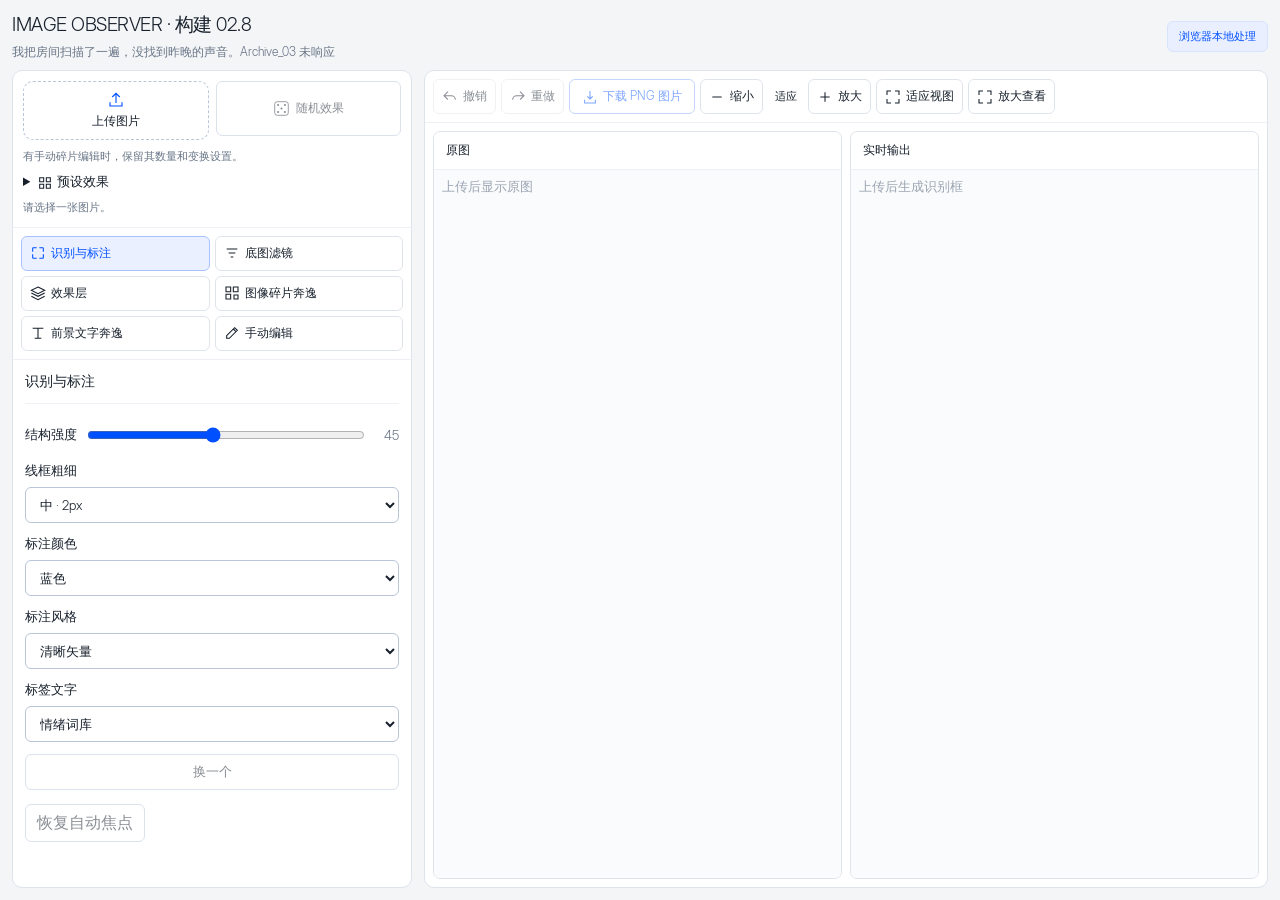
==== commit ba30098e: "Build 02.8 responsive workbench with cached 30-step undo and redo" ====
--- a/index.html
+++ b/index.html
@@ -3,8 +3,8 @@
 <head>
   <meta charset="utf-8">
   <meta name="viewport" content="width=device-width, initial-scale=1">
-  <meta http-equiv="Content-Security-Policy" content="default-src 'none'; img-src 'self' blob: data:; font-src 'self'; style-src 'unsafe-inline'; script-src 'self' 'unsafe-inline'; connect-src 'none'; base-uri 'none'; form-action 'none'; object-src 'none'">
-  <title>IMAGE OBSERVER · 构建 02.7.2</title>
+  <meta http-equiv="Content-Security-Policy" content="default-src 'none'; img-src 'self' blob: data:; font-src 'self'; style-src 'self' 'unsafe-inline'; script-src 'self' 'unsafe-inline'; connect-src 'none'; base-uri 'none'; form-action 'none'; object-src 'none'">
+  <title>IMAGE OBSERVER · 构建 02.8</title>
   <style>
     @font-face { font-family: "Observer HY Strip"; src: url("assets/fonts/HYQiHeiY1-75W-latin.woff2") format("woff2"); font-weight: 700; font-display: swap; unicode-range: U+0020-024F,U+2000-206F; }
     @font-face { font-family: "Observer HY Strip"; src: url("assets/fonts/HYQiHeiY1-75W-cjk.woff2") format("woff2"); font-weight: 700; font-display: swap; unicode-range: U+3000-30FF,U+3400-9FFF,U+FF00-FFEF; }
@@ -91,11 +91,12 @@
       .preview { min-height: 240px; padding: 12px; }
     }
   </style>
+  <link rel="stylesheet" href="workbench.css">
 </head>
 <body>
   <main>
     <header>
-      <h1>IMAGE OBSERVER · 构建 02.7.2</h1>
+      <h1>IMAGE OBSERVER · 构建 02.8</h1>
       <span class="build">识别模式</span>
     </header>
     <p class="intro">上传一张图片，观察图像结构中的信息区域。所有处理均在当前浏览器本地完成。</p>
@@ -244,6 +245,8 @@
   </main>
   <script src="official-presets.js"></script>
   <script src="templates.js"></script>
+  <script src="history.js"></script>
+  <script src="workbench.js"></script>
   <script>
 /* Detection Build 02.2: local, deterministic CPU image analysis; no models or network. */
 (function (root) {
@@ -1644,6 +1647,7 @@
       document.fonts.load('500 16px "Observer Inter Medium"')
     ]).then(faces => faces.every(list => list.length > 0), () => false);
     let generation = 0, retained = null, focus = null, structureTimer = null;
+    let workspaceHistory=null,historyTimer=null,historyRestoring=false,rangeDragging=false;
     // Only text needed by the strip requests a font subset. Other layers never use it.
     let stripFontText=null,stripFontTicket=0,stripFontRequest=null;
     function ensureStripFont(text=ObserverForeground.SOURCE) {
@@ -1663,6 +1667,7 @@
     let activeDrag = null, selectionCycle = null;
 
     function clearImages() {
+      workspaceHistory?.clear();clearTimeout(historyTimer);historyTimer=null;rangeDragging=false;
       cancelBoxDrag();
       clearTimeout(structureTimer);
       structureTimer = null;
@@ -1740,6 +1745,7 @@
       original.hidden = output.hidden = false;
       outputStage.hidden = false;
       originalPlaceholder.hidden = outputPlaceholder.hidden = true;
+      ObserverWorkbench.refreshView();
     }
 
     function updateLabelControls() {
@@ -1909,6 +1915,7 @@
       editorRevision++;
       selectedBoxId = selectionCycle = null;
       renderOverlay();
+      historyCheckpoint();
     }
 
     async function showImage(file) {
@@ -1964,6 +1971,7 @@
         // Read the current slider after decoding; pending uploads use its latest value.
         renderOutput();
         message(`${file.name} · ${width} × ${height} · 完成`,"done");
+        workspaceHistory?.reset();
       } catch (error) {
         if (current !== generation) return;
         clearImages();
@@ -2074,6 +2082,7 @@
       }
       output.style.cursor = boxHits(event).length ? "move" : "default";
       drawEditGuide();
+      if(finished.moved)historyCheckpoint();
     });
     output.addEventListener("pointercancel", event => {
       if (activeDrag && event.pointerId === activeDrag.pointerId) {
@@ -2228,7 +2237,7 @@
       const mode = labelMode.value === "Emotion Pool" ? "pool" : labelMode.value === "Custom Text" ? "custom" : "off";
       const point = focus ? `focus_${focus[0]}_${focus[1]}` : "auto";
       const styleName = overlayStyle.value === "VECTOR" ? "vector" : overlayStyle.value === "SCAN" ? `scan_d${distortionStrength.value}` : "ink";
-      const filename = `image_observer_html_build_02_7_2_${styleName}_${overlayColor.value.slice(1)}_s${output.dataset.structure.padStart(3,"0")}_${point}_${strokeWidth.value.toLowerCase()}_${mode}.png`;
+      const filename = `image_observer_html_build_02_8_${styleName}_${overlayColor.value.slice(1)}_s${output.dataset.structure.padStart(3,"0")}_${point}_${strokeWidth.value.toLowerCase()}_${mode}.png`;
       function finish(blob) {
         snapshot.width = snapshot.height = 1;
         if (pendingExport !== token || generation !== token.generation) return;
@@ -2285,10 +2294,83 @@
         fragmentGeometryKey=null;
       }
       renderOverlay();
+      historyCheckpoint();
       return manual?'已应用；保留手动碎片编辑，未覆盖其开关、数量和变换参数。':'已应用模板。';
     }
     ObserverTemplates.init({controls:recipeControls,capture:captureRecipe,apply:applyRecipe,
       thumbnail:()=>{if(!retained)throw new Error('请先上传图片，再保存模板。');renderOverlay();return output;},words:ObserverOverlay.EMOTION_POOL});
+    function captureHistory() {
+      if(!retained||!cachedLayers)return null;
+      const editor=state=>state?{automatic:state.automatic,entries:state.entries}:null;
+      return {generation,recipe:captureRecipe(),structure:Number(structure.value),focus,cachedLayers,
+        editor:editor(editorState),fragments:editor(fragmentEditState),fragmentAnchors,fragmentPlans,fragmentGeometryKey,fragmentRandomPolicy,
+        editTarget:editTarget.value,editBoxes:editBoxes.value};
+    }
+    function restoreHistory(snapshot) {
+      if(!retained||snapshot.generation!==generation)throw new Error('图片已更换，不能恢复旧图片的操作。');
+      historyRestoring=true;
+      try {
+        clearTimeout(historyTimer);historyTimer=null;clearTimeout(structureTimer);structureTimer=null;
+        if(baseFrame!==null){cancelAnimationFrame(baseFrame);baseFrame=null;}
+        if(distortionFrame!==null){cancelAnimationFrame(distortionFrame);distortionFrame=null;}
+        cancelBoxDrag();
+        for(const el of recipeControls) {
+          if(el.type==='checkbox')el.checked=snapshot.recipe.controls[el.id];else el.value=String(snapshot.recipe.controls[el.id]);
+          const count=el.parentElement.querySelector('output');if(count)count.value=el.value;
+        }
+        visualRandomState=snapshot.recipe.state.visualRandomState;textLayoutRevision=snapshot.recipe.state.textLayoutRevision;wordState={...snapshot.recipe.state.wordState};
+        structure.value=String(snapshot.structure);structureValue.value=structure.value;structureValue.textContent=structure.value;
+        focus=snapshot.focus;cachedLayers=snapshot.cachedLayers;
+        const revive=state=>state?{automatic:Object.freeze(state.automatic.map(e=>Object.freeze({...e,box:Object.freeze(e.box.slice())}))),entries:state.entries.map(e=>({...e,box:e.box.slice()}))}:null;
+        editorState=revive(snapshot.editor);fragmentEditState=revive(snapshot.fragments);
+        fragmentAnchors=snapshot.fragmentAnchors;fragmentPlans=snapshot.fragmentPlans;fragmentGeometryKey=snapshot.fragmentGeometryKey;fragmentRandomPolicy=snapshot.fragmentRandomPolicy;
+        editTarget.value=snapshot.editTarget;editBoxes.value=snapshot.editBoxes;selectedBoxId=selectionCycle=null;editorRevision++;
+        original.dataset.focus=output.dataset.focus=JSON.stringify(focus);output.dataset.autoLayers=JSON.stringify(cachedLayers);output.dataset.structure=structure.value;resetFocus.disabled=!focus;
+        renderOverlay();ObserverWorkbench.refreshView();
+      } finally {historyRestoring=false;}
+    }
+    function historyCheckpoint() {
+      if(historyRestoring||!workspaceHistory||!retained)return;
+      clearTimeout(historyTimer);historyTimer=null;
+      if(structureTimer!==null)renderOutput();
+      let repaint=false;
+      if(baseFrame!==null){cancelAnimationFrame(baseFrame);baseFrame=null;repaint=true;}
+      if(distortionFrame!==null){cancelAnimationFrame(distortionFrame);distortionFrame=null;repaint=true;}
+      if(repaint)renderOverlay();
+      workspaceHistory.commit();
+    }
+    const undoButton=document.getElementById('undoAction'),redoButton=document.getElementById('redoAction');
+    workspaceHistory=ObserverHistory.create({capture:captureHistory,restore:restoreHistory,limit:30,
+      onChange:({canUndo,canRedo})=>{undoButton.disabled=!canUndo;redoButton.disabled=!canRedo;}});
+    function travelHistory(redo=false) {
+      historyCheckpoint();
+      try{if(redo)workspaceHistory.redo();else workspaceHistory.undo();}catch(error){message(error.message||'历史恢复失败。','error');}
+    }
+    undoButton.addEventListener('click',()=>travelHistory());redoButton.addEventListener('click',()=>travelHistory(true));
+    const tracked=new Set([...recipeControls,structure,editTarget,editBoxes]);
+    const textInput=target=>target instanceof HTMLTextAreaElement||target instanceof HTMLInputElement&&['text','search','email','url','password','number'].includes(target.type)||target?.isContentEditable;
+    document.addEventListener('input',event=>{
+      if(!tracked.has(event.target)||event.isComposing||historyRestoring)return;
+      clearTimeout(historyTimer);
+      if(!rangeDragging)historyTimer=setTimeout(historyCheckpoint,textInput(event.target)?650:450);
+    });
+    document.addEventListener('change',event=>{
+      if(tracked.has(event.target)&&!rangeDragging&&!historyRestoring)historyCheckpoint();
+    });
+    document.addEventListener('compositionend',event=>{if(tracked.has(event.target)){clearTimeout(historyTimer);historyTimer=setTimeout(historyCheckpoint,650);}});
+    document.addEventListener('pointerdown',event=>{if(tracked.has(event.target)&&event.target.type==='range'){clearTimeout(historyTimer);rangeDragging=true;}});
+    const finishRange=()=>{if(rangeDragging){rangeDragging=false;setTimeout(historyCheckpoint,0);}};
+    document.addEventListener('pointerup',finishRange);document.addEventListener('pointercancel',finishRange);
+    const historyActions=new Set(['randomEffects','shuffleWord','resetFocus','resetBoxes','resetFragments','restoreForegroundText','shuffleTextLayout']);
+    document.addEventListener('click',event=>{
+      if(historyActions.has(event.target.closest('button')?.id)||event.target===original)historyCheckpoint();
+    });
+    document.addEventListener('keydown',event=>{
+      if(!(event.ctrlKey||event.metaKey)||event.altKey||event.isComposing||textInput(event.target))return;
+      const key=event.key.toLowerCase();
+      if(key==='z'||key==='y'){event.preventDefault();travelHistory(key==='y'||event.shiftKey);}
+    });
+
     updateEditingControls();
   </script>
 </body>
--- a/workbench.css
+++ b/workbench.css
@@ -0,0 +1,92 @@
+/* Responsive viewport chrome only: no canvas bitmap or effect changes. */
+html,body {height:100%;overflow:hidden;}
+main {max-width:none;margin:0;padding:12px;height:100vh;height:100dvh;display:flex;flex-direction:column;gap:10px;overflow:hidden;}
+header {flex:none;margin:0;gap:10px;}
+h1 {font-size:19px;letter-spacing:-.5px;}
+.heading-copy {min-width:0;}
+.intro {font-size:12px;margin:5px 0 0;line-height:1.45;overflow-wrap:anywhere;}
+.build {font-size:11px;}
+#workbench {display:grid;grid-template-columns:clamp(330px,36vw,400px) minmax(0,1fr);gap:12px;min-height:0;flex:1;}
+#parameterWorkspace {display:grid;grid-template-rows:auto auto minmax(0,1fr);min-width:0;min-height:0;background:#fff;border:1px solid #dfe4eb;border-radius:10px;overflow:hidden;}
+.global-actions {padding:10px;max-height:33dvh;overflow:auto;display:grid;grid-template-columns:1fr 1fr;gap:7px;align-items:start;}
+.global-actions .upload {padding:9px 6px;gap:4px;min-height:55px;}
+.global-actions .upload svg {width:18px;height:18px;}
+.global-actions .upload strong {font-size:12px;}
+.global-actions .upload span {display:none;}
+.global-actions #randomEffects {margin:0;min-height:55px;justify-content:center;font-size:12px;}
+.global-actions>.edit-hint,.global-actions>.preset-area,.global-actions>#status {grid-column:1/-1;}
+.global-actions>.edit-hint {font-size:11px;margin:0;}
+.global-actions .preset-area {margin:0;}
+.global-actions #status {min-height:0;margin:0;font-size:11px;}
+.global-actions .template-cards {grid-template-columns:repeat(2,minmax(0,1fr));max-height:220px;}
+.function-navigation {display:grid;grid-template-columns:1fr 1fr;gap:5px;padding:8px;border-top:1px solid #edf0f4;border-bottom:1px solid #edf0f4;}
+.function-navigation button,.canvas-toolbar button {display:inline-flex;align-items:center;justify-content:center;gap:5px;padding:8px;border:1px solid #dfe4eb;border-radius:6px;background:#fff;color:inherit;font-size:12px;cursor:pointer;}
+.function-navigation button {justify-content:flex-start;min-width:0;white-space:nowrap;}
+.function-navigation button.selected {color:#0050ff;background:#eaf0ff;border-color:#a9c2ff;}
+button svg {flex:none;}
+#parameterScroll {min-height:0;overflow-y:auto;overflow-x:hidden;padding:12px;overscroll-behavior:contain;}
+.parameter-group>h2 {font-size:14px;padding:0 0 12px;}
+.parameter-group .controls,.parameter-group .edit-controls {display:grid;grid-template-columns:1fr;gap:12px;margin-top:10px;}
+.parameter-group .control {width:100%;font-size:13px;}
+.parameter-group .control select {min-width:0;width:100%;}
+.parameter-group .structure {margin-top:14px;gap:8px;}
+.parameter-group .structure input {min-height:30px;}
+.parameter-group .base-parameters,.parameter-group .effect-layers {display:grid;grid-template-columns:1fr;gap:12px;margin-top:10px;}
+.parameter-group .effect-layer {padding-bottom:12px;border-bottom:1px solid #edf0f4;}
+#customTextField {max-width:none;}
+#canvasWorkspace {min-width:0;min-height:0;display:flex;flex-direction:column;background:#fff;border:1px solid #dfe4eb;border-radius:10px;overflow:hidden;}
+.canvas-toolbar {flex:none;display:flex;flex-wrap:wrap;align-items:center;gap:5px;padding:8px;border-bottom:1px solid #edf0f4;}
+.canvas-toolbar button {min-height:34px;}
+#canvasZoomValue {min-width:35px;font-size:11px;text-align:center;}
+#canvasWorkspace .panels {flex:1;min-height:0;display:grid;grid-template-columns:minmax(0,1fr) minmax(0,1fr);gap:8px;padding:8px;}
+#canvasWorkspace .panel {min-height:0;display:flex;flex-direction:column;border-radius:7px;}
+#canvasWorkspace h2 {flex:none;padding:10px 12px;font-size:12px;}
+#canvasWorkspace .preview {flex:1;min-height:0;min-width:0;overflow:auto;display:flex;align-items:flex-start;justify-content:flex-start;padding:8px;overscroll-behavior:contain;}
+#canvasWorkspace canvas {max-width:none;max-height:none;flex:none;}
+#original,#outputStage {margin:auto;}
+#outputStage {flex:none;}
+#output {width:100%;height:auto;}
+#canvasWorkspace.expanded {position:fixed;inset:8px;z-index:50;height:auto;box-shadow:0 0 0 12px #f4f5f7;}
+.mobile-only {display:none!important;}
+@media (max-width:820px), (pointer:coarse) and (max-width:1100px) {
+  main {padding:7px;gap:7px;}
+  header {display:block;}
+  h1 {font-size:16px;}
+  .intro {font-size:11px;margin-top:3px;}
+  header>.build {display:none;}
+  #workbench {display:flex;flex-direction:column;gap:7px;}
+  #canvasWorkspace {order:0;flex:none;height:32dvh;min-height:160px;max-height:45dvh;}
+  #parameterWorkspace {order:1;flex:1;}
+  .canvas-toolbar {gap:4px;padding:5px;}
+  .canvas-toolbar button {min-height:30px;padding:5px;font-size:10px;gap:3px;}
+  .canvas-toolbar button svg {width:13px;height:13px;}
+  #canvasWorkspace .panels {grid-template-columns:1fr;gap:0;padding:4px;}
+  #canvasWorkspace .panel {border:0;}
+  #canvasWorkspace h2 {padding:4px 6px;font-size:11px;}
+  #canvasWorkspace .preview {padding:4px;}
+  #canvasWorkspace[data-mobile-view="output"] .panel:first-child {display:none;}
+  #canvasWorkspace[data-mobile-view="original"] .panel:last-child {display:none;}
+  .mobile-only {display:inline-flex!important;}
+  #canvasWorkspace.collapsed {height:auto;min-height:0;}
+  #canvasWorkspace.collapsed .panels {display:none;}
+  #canvasWorkspace.expanded {height:auto;max-height:none;}
+  .global-actions {padding:6px;max-height:25dvh;gap:5px;}
+  .global-actions .upload,.global-actions #randomEffects {min-height:36px;padding:5px;}
+  .global-actions .upload {flex-direction:row;}
+  .global-actions>.edit-hint {display:none;}
+  .function-navigation {display:flex;overflow-x:auto;gap:6px;padding:7px;scrollbar-width:thin;overscroll-behavior-x:contain;}
+  .function-navigation button {flex:0 0 auto;min-height:38px;padding:8px 10px;}
+  .function-navigation::after {content:'›';position:sticky;right:-7px;align-self:stretch;display:grid;place-items:center;min-width:17px;background:linear-gradient(90deg,transparent,#fff 40%);color:#687586;pointer-events:none;}
+  #parameterScroll {padding:10px;}
+  .parameter-group input[type="range"] {min-height:38px;touch-action:pan-y;}
+}
+@media (max-width:820px) and (orientation:landscape), (pointer:coarse) and (max-width:1100px) and (orientation:landscape) {
+  .intro {font-size:10px;}
+  #canvasWorkspace {height:37dvh;min-height:116px;}
+  .global-actions {max-height:18dvh;}
+  .global-actions .upload,.global-actions #randomEffects {min-height:30px;}
+  .function-navigation {padding:4px;}
+  .function-navigation button {min-height:30px;padding:5px 8px;}
+}
+
+.preset-area summary svg {vertical-align:middle;margin-right:4px;}
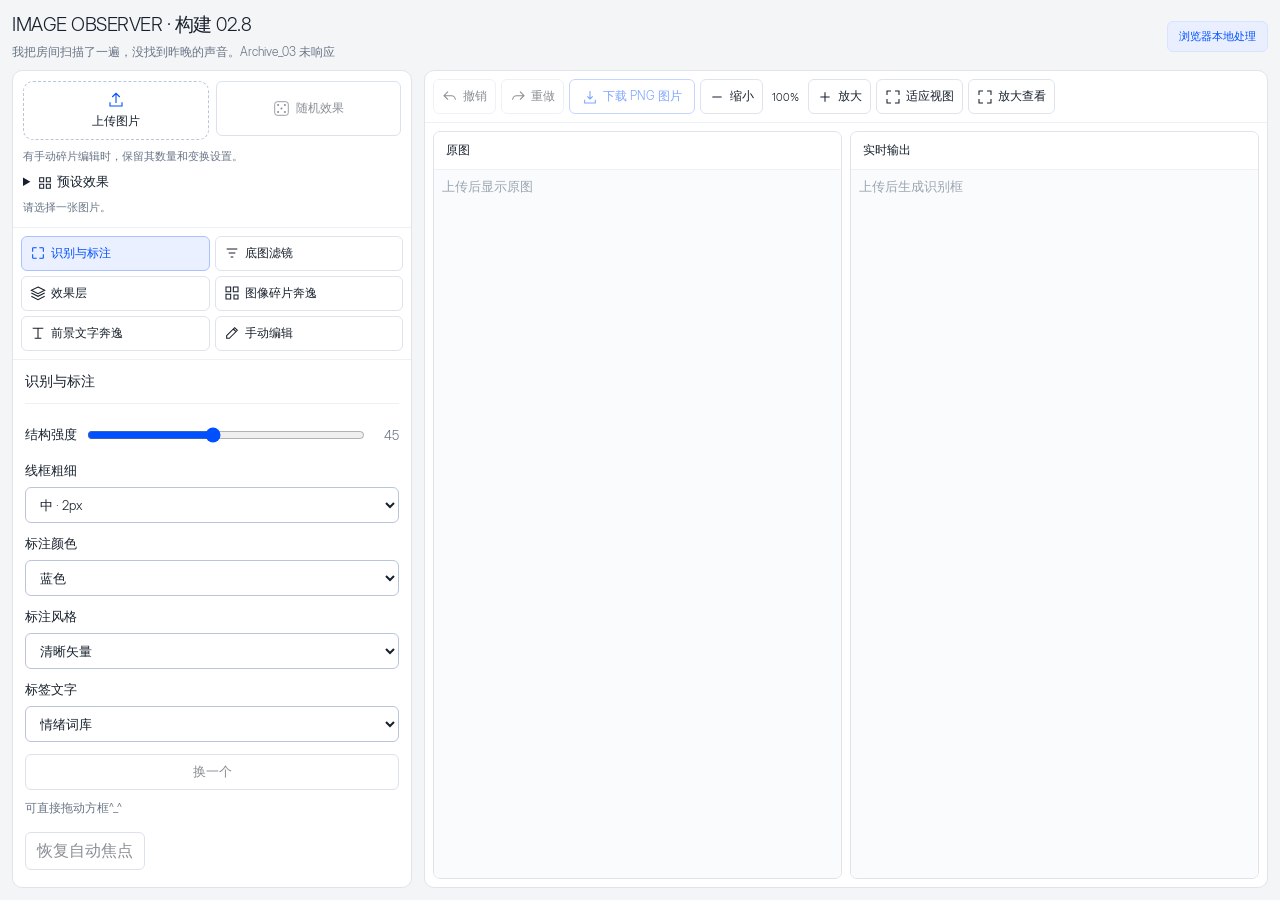
==== commit 8e87a7e9: "Refine Build 02.8 mobile hold preview defaults and ordered text layouts" ====
--- a/index.html
+++ b/index.html
@@ -157,12 +157,12 @@
       <input id="customText" type="text" autocomplete="off" spellcheck="false" placeholder="输入中英文标签">
     </label>
     <label class="structure" id="distortionControl" for="distortionStrength" hidden><span>失真强度</span><input id="distortionStrength" type="range" min="0" max="100" step="1" value="45"><output id="distortionValue" for="distortionStrength">45</output></label>
-    <div class="controls">
-      <label class="control" for="baseFilter">底图滤镜<select id="baseFilter"><option value="Original">原图</option><option value="XRay">X光滤镜</option></select></label>
+    <div class="controls" hidden>
+      <label class="control" for="baseFilter">底图滤镜<select id="baseFilter"><option value="Original">原图</option><option value="XRay" selected>X光滤镜</option></select></label>
     </div>
-    <div id="xrayControls" class="base-parameters" hidden>
-      <label class="structure" for="xrayHue"><span>色相</span><input id="xrayHue" type="range" min="0" max="360" value="210"><output>210</output></label>
-      <label class="structure" for="xraySaturation"><span>饱和度</span><input id="xraySaturation" type="range" min="0" max="100" value="80"><output>80</output></label>
+    <div id="xrayControls" class="base-parameters">
+      <label class="structure" for="xrayHue"><span>色相</span><input id="xrayHue" type="range" min="0" max="360" value="20"><output>20</output></label>
+      <label class="structure" for="xraySaturation"><span>饱和度</span><input id="xraySaturation" type="range" min="0" max="100" value="0"><output>0</output></label>
       <label class="structure" for="xrayLightness"><span>明度</span><input id="xrayLightness" type="range" min="0" max="100" value="65"><output>65</output></label>
       <label class="invert-control"><input id="xrayInvert" type="checkbox">反色</label>
     </div>
@@ -205,7 +205,7 @@
 <label class="control" for="foregroundTextColor">文字颜色<select id="foregroundTextColor"><option value="#0050FF">蓝</option><option value="#F44336">红</option><option value="#00AA64">绿</option><option value="#FFCC00">黄</option><option value="#000000" selected>黑</option><option value="#FFFFFF">白</option><option value="#808080">灰</option></select></label>
 <label class="structure" for="foregroundTextCount"><span>文字数量</span><input id="foregroundTextCount" type="range" min="0" max="100" value="35"><output>35</output></label>
 <label class="structure" for="foregroundTextDisplacement"><span>位移强度</span><input id="foregroundTextDisplacement" type="range" min="0" max="100" value="45"><output>45</output></label>
-<button id="shuffleTextLayout" type="button" disabled>换一组布局</button>
+<button id="shuffleTextLayout" type="button" disabled>换一组布局</button><p class="edit-hint">含随机散布、规则横排、分层散排和规则分布。</p>
 </div></section>
     </div>
     <div class="edit-controls">
@@ -987,9 +987,20 @@
     return Array.from({length:limit(settings.count,40)},(_,i)=>{
       const r=c=>random(i,c,seed);
       const side=i%2===0,top=i%7===0;
-      const x=width*(top?(.05+r(0)*.45):side?(.015+r(0)*.10):(.68+r(0)*.20));
-      const y=height*(top?(.03+r(1)*.14):(.10+r(1)*.83));
-      const word={text:units[i%units.length],position:[x+(r(9)-.5)*width*.08*drift,y+(r(10)-.5)*height*.08*drift],angle:0,
+      let x=width*(top?(.05+r(0)*.45):side?(.015+r(0)*.10):(.68+r(0)*.20));
+      let y=height*(top?(.03+r(1)*.14):(.10+r(1)*.83));
+      const arrangement=seed%4;
+      if(arrangement===1) {
+        x=width*(side?.035+.03*r(0):.67+.05*r(0));
+        y=height*(.12+(Math.floor(i/2)%7)*.115+(r(1)-.5)*.025);
+      } else if(arrangement===2) {
+        x=width*(side?.025+.08*r(0):.65+.09*r(0));
+        y=height*([.16,.43,.72][Math.floor(i/4)%3]+(i%4)*.032+(r(1)-.5)*.025);
+      } else if(arrangement===3) {
+        x=width*(side?.035+.045*r(0):.68+.045*r(0));
+        y=height*(.09+((i*3)%9)*.095+(r(1)-.5)*.018);
+      }
+      const word={arrangement,text:units[i%units.length],position:[x+(r(9)-.5)*width*.08*drift,y+(r(10)-.5)*height*.08*drift],angle:0,
         font:`300 ${Math.round(size*(.85+.35*r(3)))}px "Observer Inter Light", sans-serif`,
         echo:r(4)<.28,clip:r(5)<.25,width:width*(.18+.35*r(6)),
         large,stretch:large?[.65+(1.5+2*r(7))*power,.70-.48*power]:[1,1],opacity:.55+.38*r(8),blur:large?.3+1.3*power:0};
@@ -1765,7 +1776,8 @@
       document.getElementById('textLinksControl').hidden=foregroundControls.foregroundTextStyle.value==='Stretch';
       document.getElementById('foregroundTextParams').hidden=foregroundControls.foregroundTextOn.value!=='On';
       foregroundControls.shuffleTextLayout.disabled=!retained||foregroundControls.foregroundTextOn.value!=='On';
-      document.getElementById("xrayControls").hidden = baseFilter.value !== "XRay";
+      baseFilter.value="XRay";
+      document.getElementById("xrayControls").hidden = false;
       effectLayers.forEach((layer,index)=>{
         document.getElementById(`effectParams${index+1}`).hidden=layer.select.value==='None';
         document.getElementById(`waveParams${index+1}`).hidden=layer.select.value!=='Wave';
@@ -2153,7 +2165,7 @@
       set(overlayColor,ink);set(strokeWidth,pick(['Thin','Thin','Medium']));
       set(overlayStyle,index===2||index===3?pick(['VECTOR','VECTOR','INK BLEED']):pick(['VECTOR','INK BLEED','SCAN']));
       set(distortionStrength,index===4?range(15,35):range(10,40));distortionValue.value=distortionStrength.value;
-      set(baseFilter,index===3&&rand()<.4?'Original':'XRay');set(xrayHue,hue);set(xraySaturation,within(t.s));set(xrayLightness,within(t.l));xrayInvert.checked=rand()<t.invert;set(baseContrast,within(t.contrast));
+      set(baseFilter,'XRay');set(xrayHue,hue);set(xraySaturation,within(t.s));set(xrayLightness,within(t.l));xrayInvert.checked=rand()<t.invert;set(baseContrast,within(t.contrast));
       const primary=pick(t.effects),accentHue=ink==='#F44336'?355:ink==='#00AA64'?165:210;
       effectLayers.forEach((layer,i)=>{
         // One dominant effect; additional layers are quiet supporting textures.
@@ -2339,6 +2351,11 @@
       if(repaint)renderOverlay();
       workspaceHistory.commit();
     }
+    ObserverWorkbench.setFocusHandler(point=>{
+      if(!retained)return;
+      focus=[Math.min(original.width-1,Math.max(0,Math.floor(point[0]))),Math.min(original.height-1,Math.max(0,Math.floor(point[1])))];
+      renderOutput();historyCheckpoint();
+    });
     const undoButton=document.getElementById('undoAction'),redoButton=document.getElementById('redoAction');
     workspaceHistory=ObserverHistory.create({capture:captureHistory,restore:restoreHistory,limit:30,
       onChange:({canUndo,canRedo})=>{undoButton.disabled=!canUndo;redoButton.disabled=!canRedo;}});
--- a/workbench.css
+++ b/workbench.css
@@ -48,6 +48,8 @@
 #output {width:100%;height:auto;}
 #canvasWorkspace.expanded {position:fixed;inset:8px;z-index:50;height:auto;box-shadow:0 0 0 12px #f4f5f7;}
 .mobile-only {display:none!important;}
+.hold-hint {display:none;margin:0;padding:3px 8px;color:#687586;font-size:10px;line-height:1.4;}
+#canvasWorkspace .panels {user-select:none;-webkit-user-select:none;}
 @media (max-width:820px), (pointer:coarse) and (max-width:1100px) {
   main {padding:7px;gap:7px;}
   header {display:block;}
@@ -55,38 +57,42 @@
   .intro {font-size:11px;margin-top:3px;}
   header>.build {display:none;}
   #workbench {display:flex;flex-direction:column;gap:7px;}
-  #canvasWorkspace {order:0;flex:none;height:32dvh;min-height:160px;max-height:45dvh;}
+  #canvasWorkspace {order:0;flex:none;height:46dvh;min-height:250px;max-height:54dvh;}
   #parameterWorkspace {order:1;flex:1;}
   .canvas-toolbar {gap:4px;padding:5px;}
-  .canvas-toolbar button {min-height:30px;padding:5px;font-size:10px;gap:3px;}
+  .canvas-toolbar button {min-height:38px;padding:6px;font-size:11px;gap:3px;}
+  #zoomIn,#zoomOut {font-size:0;gap:0;min-width:32px;}
+  #zoomIn svg,#zoomOut svg {width:16px;height:16px;}
   .canvas-toolbar button svg {width:13px;height:13px;}
   #canvasWorkspace .panels {grid-template-columns:1fr;gap:0;padding:4px;}
   #canvasWorkspace .panel {border:0;}
   #canvasWorkspace h2 {padding:4px 6px;font-size:11px;}
   #canvasWorkspace .preview {padding:4px;}
-  #canvasWorkspace[data-mobile-view="output"] .panel:first-child {display:none;}
-  #canvasWorkspace[data-mobile-view="original"] .panel:last-child {display:none;}
-  .mobile-only {display:inline-flex!important;}
-  #canvasWorkspace.collapsed {height:auto;min-height:0;}
-  #canvasWorkspace.collapsed .panels {display:none;}
-  #canvasWorkspace.expanded {height:auto;max-height:none;}
-  .global-actions {padding:6px;max-height:25dvh;gap:5px;}
+  #canvasWorkspace .panels {position:relative;}
+  #canvasWorkspace .panel:first-child {display:none;}
+  #canvasWorkspace.holding-original .panel:first-child {display:flex;position:absolute;inset:4px;z-index:3;pointer-events:none;}
+  #canvasWorkspace.holding-original .panel:last-child {opacity:0;}
+  .desktop-only {display:none!important;}
+  #canvasWorkspace .hold-hint {display:block;}
+  .global-actions {padding:6px;max-height:18dvh;gap:5px;}
   .global-actions .upload,.global-actions #randomEffects {min-height:36px;padding:5px;}
   .global-actions .upload {flex-direction:row;}
   .global-actions>.edit-hint {display:none;}
   .function-navigation {display:flex;overflow-x:auto;gap:6px;padding:7px;scrollbar-width:thin;overscroll-behavior-x:contain;}
-  .function-navigation button {flex:0 0 auto;min-height:38px;padding:8px 10px;}
+  .function-navigation button {flex:0 0 auto;min-height:42px;padding:9px 12px;font-size:13px;}
   .function-navigation::after {content:'›';position:sticky;right:-7px;align-self:stretch;display:grid;place-items:center;min-width:17px;background:linear-gradient(90deg,transparent,#fff 40%);color:#687586;pointer-events:none;}
   #parameterScroll {padding:10px;}
   .parameter-group input[type="range"] {min-height:38px;touch-action:pan-y;}
 }
 @media (max-width:820px) and (orientation:landscape), (pointer:coarse) and (max-width:1100px) and (orientation:landscape) {
   .intro {font-size:10px;}
-  #canvasWorkspace {height:37dvh;min-height:116px;}
+  #canvasWorkspace {height:44dvh;min-height:160px;}
   .global-actions {max-height:18dvh;}
   .global-actions .upload,.global-actions #randomEffects {min-height:30px;}
   .function-navigation {padding:4px;}
-  .function-navigation button {min-height:30px;padding:5px 8px;}
+  .function-navigation button {min-height:36px;padding:6px 10px;}
 }
 
 .preset-area summary svg {vertical-align:middle;margin-right:4px;}
+
+.parameter-group>.invert-control {display:flex;align-items:center;gap:7px;min-height:36px;margin-top:0;}
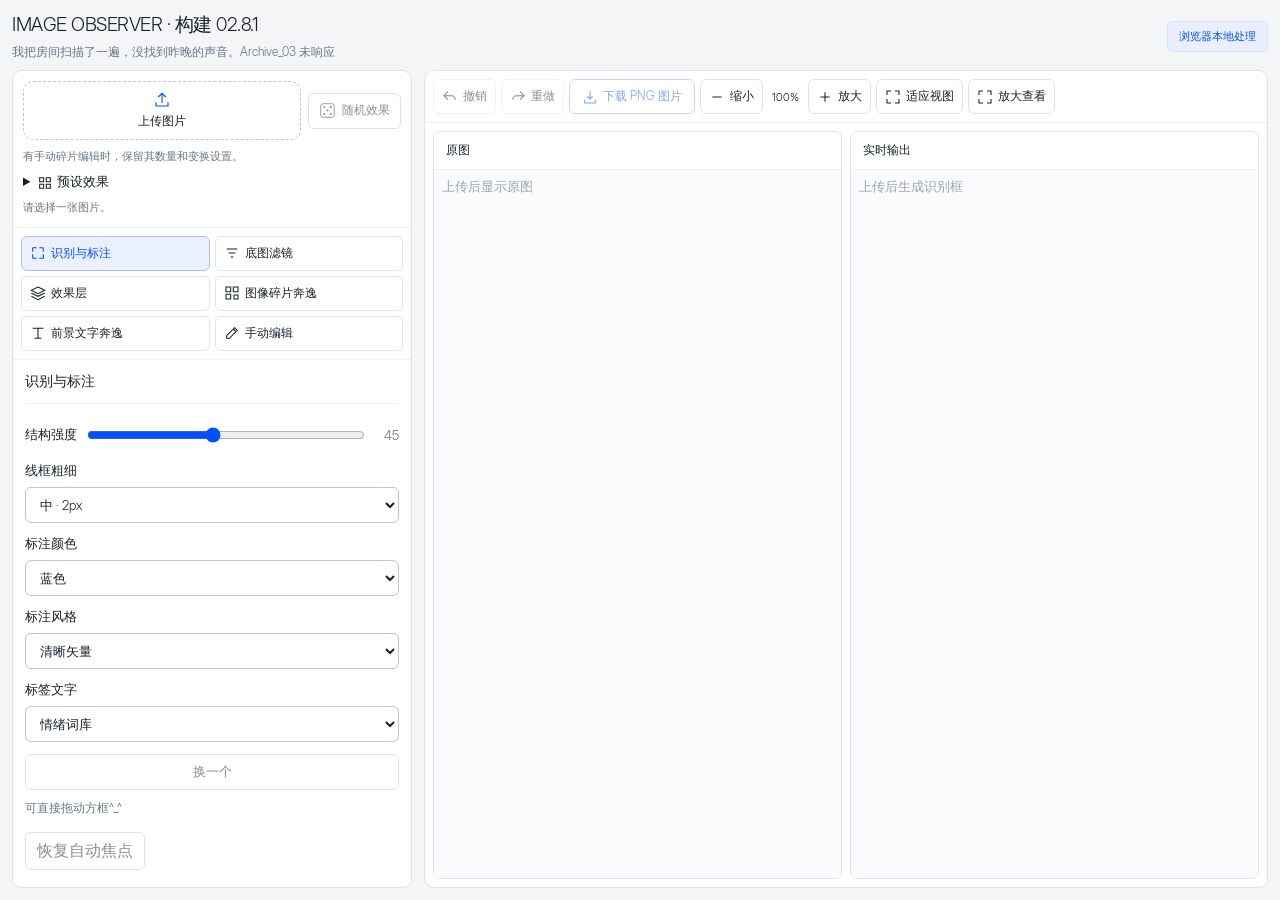
==== commit 11ba36e6: "Fix Build 02.8.1 preview zoom feedback and compact random button" ====
--- a/index.html
+++ b/index.html
@@ -4,7 +4,7 @@
   <meta charset="utf-8">
   <meta name="viewport" content="width=device-width, initial-scale=1">
   <meta http-equiv="Content-Security-Policy" content="default-src 'none'; img-src 'self' blob: data:; font-src 'self'; style-src 'self' 'unsafe-inline'; script-src 'self' 'unsafe-inline'; connect-src 'none'; base-uri 'none'; form-action 'none'; object-src 'none'">
-  <title>IMAGE OBSERVER · 构建 02.8</title>
+  <title>IMAGE OBSERVER · 构建 02.8.1</title>
   <style>
     @font-face { font-family: "Observer HY Strip"; src: url("assets/fonts/HYQiHeiY1-75W-latin.woff2") format("woff2"); font-weight: 700; font-display: swap; unicode-range: U+0020-024F,U+2000-206F; }
     @font-face { font-family: "Observer HY Strip"; src: url("assets/fonts/HYQiHeiY1-75W-cjk.woff2") format("woff2"); font-weight: 700; font-display: swap; unicode-range: U+3000-30FF,U+3400-9FFF,U+FF00-FFEF; }
@@ -96,7 +96,7 @@
 <body>
   <main>
     <header>
-      <h1>IMAGE OBSERVER · 构建 02.8</h1>
+      <h1>IMAGE OBSERVER · 构建 02.8.1</h1>
       <span class="build">识别模式</span>
     </header>
     <p class="intro">上传一张图片，观察图像结构中的信息区域。所有处理均在当前浏览器本地完成。</p>
@@ -2249,7 +2249,7 @@
       const mode = labelMode.value === "Emotion Pool" ? "pool" : labelMode.value === "Custom Text" ? "custom" : "off";
       const point = focus ? `focus_${focus[0]}_${focus[1]}` : "auto";
       const styleName = overlayStyle.value === "VECTOR" ? "vector" : overlayStyle.value === "SCAN" ? `scan_d${distortionStrength.value}` : "ink";
-      const filename = `image_observer_html_build_02_8_${styleName}_${overlayColor.value.slice(1)}_s${output.dataset.structure.padStart(3,"0")}_${point}_${strokeWidth.value.toLowerCase()}_${mode}.png`;
+      const filename = `image_observer_html_build_02_8_1_${styleName}_${overlayColor.value.slice(1)}_s${output.dataset.structure.padStart(3,"0")}_${point}_${strokeWidth.value.toLowerCase()}_${mode}.png`;
       function finish(blob) {
         snapshot.width = snapshot.height = 1;
         if (pendingExport !== token || generation !== token.generation) return;
--- a/workbench.css
+++ b/workbench.css
@@ -8,12 +8,12 @@
 .build {font-size:11px;}
 #workbench {display:grid;grid-template-columns:clamp(330px,36vw,400px) minmax(0,1fr);gap:12px;min-height:0;flex:1;}
 #parameterWorkspace {display:grid;grid-template-rows:auto auto minmax(0,1fr);min-width:0;min-height:0;background:#fff;border:1px solid #dfe4eb;border-radius:10px;overflow:hidden;}
-.global-actions {padding:10px;max-height:33dvh;overflow:auto;display:grid;grid-template-columns:1fr 1fr;gap:7px;align-items:start;}
+.global-actions {padding:10px;max-height:33dvh;overflow:auto;display:grid;grid-template-columns:minmax(0,1fr) auto;gap:7px;align-items:start;}
 .global-actions .upload {padding:9px 6px;gap:4px;min-height:55px;}
 .global-actions .upload svg {width:18px;height:18px;}
 .global-actions .upload strong {font-size:12px;}
 .global-actions .upload span {display:none;}
-.global-actions #randomEffects {margin:0;min-height:55px;justify-content:center;font-size:12px;}
+.global-actions #randomEffects {margin:0;width:max-content;min-height:36px;padding:7px 10px;justify-self:start;align-self:center;justify-content:center;font-size:12px;}
 .global-actions>.edit-hint,.global-actions>.preset-area,.global-actions>#status {grid-column:1/-1;}
 .global-actions>.edit-hint {font-size:11px;margin:0;}
 .global-actions .preset-area {margin:0;}
@@ -76,6 +76,7 @@
   #canvasWorkspace .hold-hint {display:block;}
   .global-actions {padding:6px;max-height:18dvh;gap:5px;}
   .global-actions .upload,.global-actions #randomEffects {min-height:36px;padding:5px;}
+  .global-actions #randomEffects {min-height:40px;padding:7px 9px;}
   .global-actions .upload {flex-direction:row;}
   .global-actions>.edit-hint {display:none;}
   .function-navigation {display:flex;overflow-x:auto;gap:6px;padding:7px;scrollbar-width:thin;overscroll-behavior-x:contain;}
@@ -89,6 +90,7 @@
   #canvasWorkspace {height:44dvh;min-height:160px;}
   .global-actions {max-height:18dvh;}
   .global-actions .upload,.global-actions #randomEffects {min-height:30px;}
+  .global-actions #randomEffects {min-height:36px;}
   .function-navigation {padding:4px;}
   .function-navigation button {min-height:36px;padding:6px 10px;}
 }
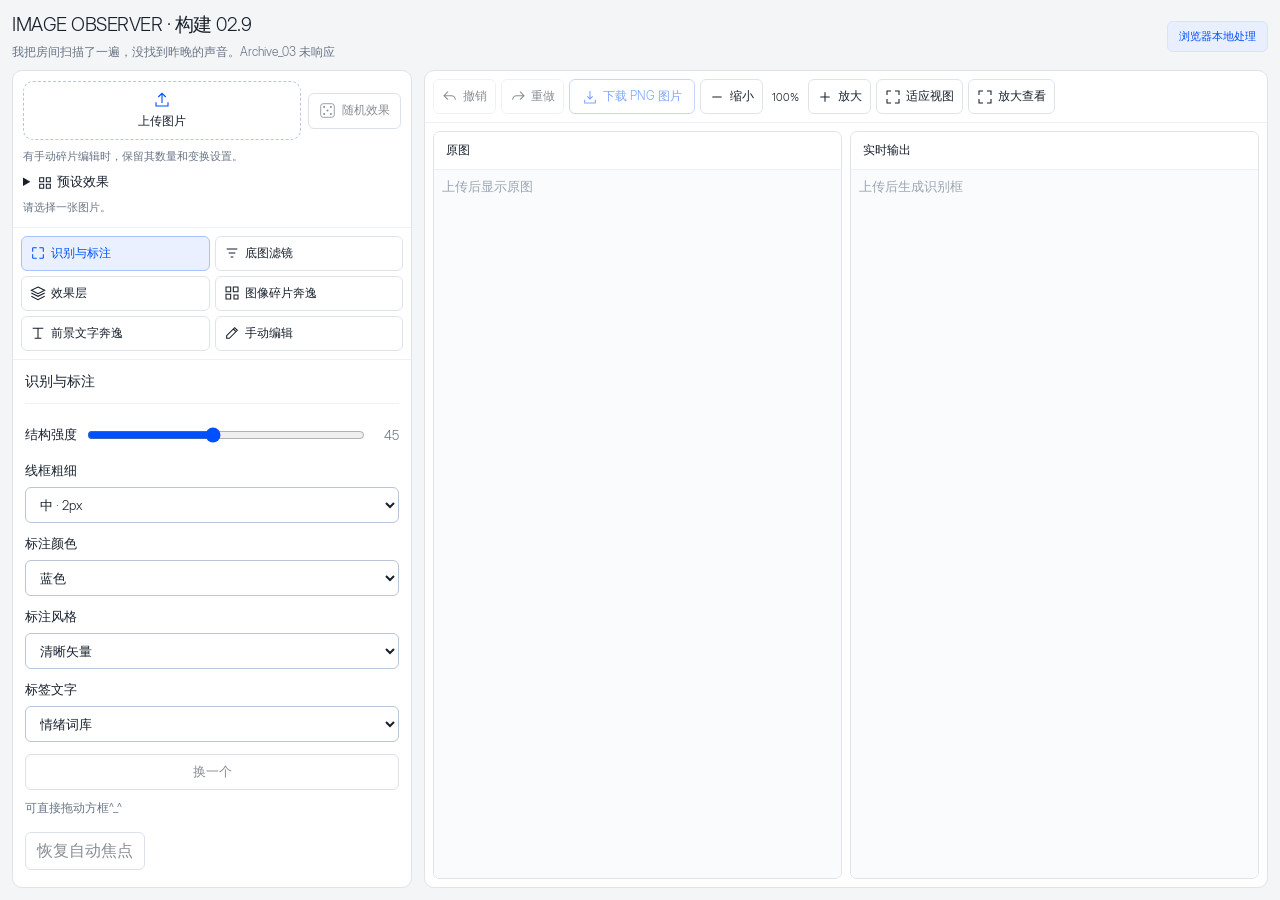
==== commit 0a7c9e00: "Add Build 02.9 official reference presets and local calibration panel" ====
--- a/index.html
+++ b/index.html
@@ -4,7 +4,7 @@
   <meta charset="utf-8">
   <meta name="viewport" content="width=device-width, initial-scale=1">
   <meta http-equiv="Content-Security-Policy" content="default-src 'none'; img-src 'self' blob: data:; font-src 'self'; style-src 'self' 'unsafe-inline'; script-src 'self' 'unsafe-inline'; connect-src 'none'; base-uri 'none'; form-action 'none'; object-src 'none'">
-  <title>IMAGE OBSERVER · 构建 02.8.1</title>
+  <title>IMAGE OBSERVER · 构建 02.9</title>
   <style>
     @font-face { font-family: "Observer HY Strip"; src: url("assets/fonts/HYQiHeiY1-75W-latin.woff2") format("woff2"); font-weight: 700; font-display: swap; unicode-range: U+0020-024F,U+2000-206F; }
     @font-face { font-family: "Observer HY Strip"; src: url("assets/fonts/HYQiHeiY1-75W-cjk.woff2") format("woff2"); font-weight: 700; font-display: swap; unicode-range: U+3000-30FF,U+3400-9FFF,U+FF00-FFEF; }
@@ -96,7 +96,7 @@
 <body>
   <main>
     <header>
-      <h1>IMAGE OBSERVER · 构建 02.8.1</h1>
+      <h1>IMAGE OBSERVER · 构建 02.9</h1>
       <span class="build">识别模式</span>
     </header>
     <p class="intro">上传一张图片，观察图像结构中的信息区域。所有处理均在当前浏览器本地完成。</p>
@@ -111,6 +111,17 @@
     <section class="preset-area" aria-label="预设效果">
       <details><summary>预设效果</summary>
         <h3>官方预设</h3><div id="officialCards" class="template-cards"></div>
+        <details id="officialDeveloper" class="official-developer"><summary>开发者选项</summary>
+          <p class="edit-hint">临时校准工具。保存仅覆盖本浏览器；不会直接修改 GitHub，也不改变当前图片。</p>
+          <label class="control" for="officialSlot">校准槽位<select id="officialSlot"></select></label>
+          <p id="officialSource" class="edit-hint"></p>
+          <label class="control" for="officialName">预设名称<input id="officialName" type="text" maxlength="80" autocomplete="off"></label>
+          <div class="actions"><button id="readOfficialParams" type="button">读取当前参数</button><button id="saveOfficial" type="button">保存当前效果到此预设</button><button id="renameOfficial" type="button">保存名称</button><button id="updateOfficialThumbnail" type="button">仅更新缩略图</button></div>
+          <label class="control" for="officialValues">当前视觉配方<textarea id="officialValues" rows="5" readonly spellcheck="false" placeholder="点击“读取当前参数”查看"></textarea></label>
+          <div class="actions"><button id="exportOfficial" type="button">导出官方预设 JSON</button><button id="importOfficial" type="button">导入到所选槽位</button><button id="resetOfficial" type="button">重置此预设</button><input id="officialFile" type="file" accept="application/json,.json" hidden></div>
+          <p class="edit-hint">正式写回：导出 JSON → 确认校准结果 → 将参数及压缩缩略图写入网站静态配置并提交。清除网站数据会丢失本地覆盖值，请导出备份。</p>
+          <p id="officialStatus" role="status" aria-live="polite"></p>
+        </details>
         <h3>我的模板</h3><div class="actions"><button id="saveTemplate" type="button">保存当前效果</button><button id="importTemplate" type="button">导入模板</button><input id="templateFile" type="file" accept="application/json,.json" hidden></div>
         <p class="edit-hint">模板仅存于当前浏览器。清除网站数据或更换设备可能丢失，请导出 JSON 备份。缩略图包含画面内容，仅用于预览。</p>
         <p id="templateStatus" role="status" aria-live="polite"></p><div id="personalCards" class="template-cards"></div>
@@ -244,6 +255,7 @@
     </div>
   </main>
   <script src="official-presets.js"></script>
+  <script src="official-calibration.js"></script>
   <script src="templates.js"></script>
   <script src="history.js"></script>
   <script src="workbench.js"></script>
@@ -2249,7 +2261,7 @@
       const mode = labelMode.value === "Emotion Pool" ? "pool" : labelMode.value === "Custom Text" ? "custom" : "off";
       const point = focus ? `focus_${focus[0]}_${focus[1]}` : "auto";
       const styleName = overlayStyle.value === "VECTOR" ? "vector" : overlayStyle.value === "SCAN" ? `scan_d${distortionStrength.value}` : "ink";
-      const filename = `image_observer_html_build_02_8_1_${styleName}_${overlayColor.value.slice(1)}_s${output.dataset.structure.padStart(3,"0")}_${point}_${strokeWidth.value.toLowerCase()}_${mode}.png`;
+      const filename = `image_observer_html_build_02_9_${styleName}_${overlayColor.value.slice(1)}_s${output.dataset.structure.padStart(3,"0")}_${point}_${strokeWidth.value.toLowerCase()}_${mode}.png`;
       function finish(blob) {
         snapshot.width = snapshot.height = 1;
         if (pendingExport !== token || generation !== token.generation) return;
@@ -2291,6 +2303,7 @@
     }
     function applyRecipe(recipe) {
       if(!retained)throw new Error('请先上传图片，再应用模板。');
+      historyCheckpoint();
       cancelBoxDrag();
       const manual=fragmentEditState&&JSON.stringify(fragmentEditState.entries)!==JSON.stringify(fragmentEditState.automatic);
       const protectedIds=new Set(['fragmentOn','fragmentCount','fragmentMode','fragmentDisplacement','fragmentScale','fragmentSize']);
--- a/workbench.css
+++ b/workbench.css
@@ -98,3 +98,15 @@
 .preset-area summary svg {vertical-align:middle;margin-right:4px;}
 
 .parameter-group>.invert-control {display:flex;align-items:center;gap:7px;min-height:36px;margin-top:0;}
+
+/* Temporary calibration stays inside the existing collapsed preset area. */
+.official-card {border-color:#bfcfe8;}
+.preset-caption {margin:5px 0 0;font-size:11px;line-height:1.4;color:#687586;}
+.official-card small {font-size:10px;color:#687586;}
+.official-developer {margin-top:10px;padding:8px;border:1px solid #edf0f4;border-radius:6px;}
+.official-developer summary {font-size:11px;color:#687586;}
+.official-developer .control {display:flex;flex-direction:column;gap:5px;margin:8px 0;font-size:12px;min-width:0;}
+.official-developer input,.official-developer select,.official-developer textarea {width:100%;min-width:0;box-sizing:border-box;}
+.official-developer textarea {font-family:ui-monospace,monospace;font-size:11px;resize:vertical;}
+.official-developer button {font-size:11px;padding:6px;}
+#officialStatus {font-size:11px;overflow-wrap:anywhere;}
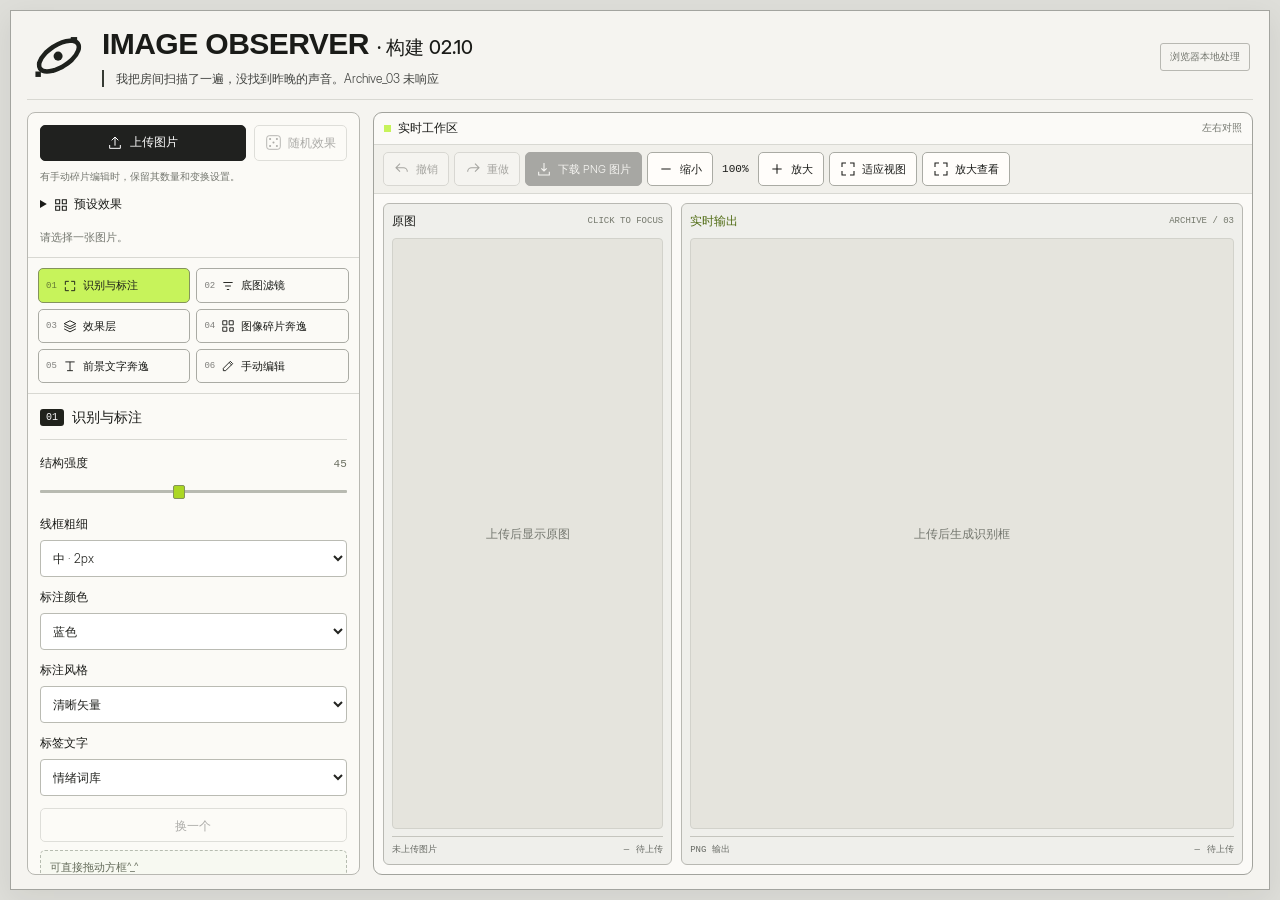
==== commit 47b4c630: "Upgrade Build 02.10 archive UI and adaptive full-image previews" ====
--- a/index.html
+++ b/index.html
@@ -4,99 +4,19 @@
   <meta charset="utf-8">
   <meta name="viewport" content="width=device-width, initial-scale=1">
   <meta http-equiv="Content-Security-Policy" content="default-src 'none'; img-src 'self' blob: data:; font-src 'self'; style-src 'self' 'unsafe-inline'; script-src 'self' 'unsafe-inline'; connect-src 'none'; base-uri 'none'; form-action 'none'; object-src 'none'">
-  <title>IMAGE OBSERVER · 构建 02.9</title>
+  <title>IMAGE OBSERVER · 构建 02.10</title>
   <style>
     @font-face { font-family: "Observer HY Strip"; src: url("assets/fonts/HYQiHeiY1-75W-latin.woff2") format("woff2"); font-weight: 700; font-display: swap; unicode-range: U+0020-024F,U+2000-206F; }
     @font-face { font-family: "Observer HY Strip"; src: url("assets/fonts/HYQiHeiY1-75W-cjk.woff2") format("woff2"); font-weight: 700; font-display: swap; unicode-range: U+3000-30FF,U+3400-9FFF,U+FF00-FFEF; }
     @font-face { font-family: "Observer Inter Light"; src: url("assets/fonts/InterDisplay-Light-latin.woff2?v=027") format("woff2"); font-weight: 300; font-display: swap; }
     @font-face { font-family: "Observer Inter Medium"; src: url("assets/fonts/InterDisplay-Medium-latin.woff2") format("woff2"); font-weight: 500; font-display: swap; }
-    :root { color-scheme: light; font-family: "Observer Inter Light", -apple-system, BlinkMacSystemFont, "Segoe UI", "Microsoft YaHei", sans-serif; font-synthesis: none; color: #17202c; background: #f4f5f7; }
-    * { box-sizing: border-box; }
-    body { margin: 0; }
-    main { max-width: 1320px; margin: 0 auto; padding: 44px 32px 32px; }
-    header { display: flex; align-items: center; justify-content: space-between; gap: 20px; margin-bottom: 12px; }
-    h1 { font-size: 25px; font-weight: 650; letter-spacing: -0.9px; margin: 0; text-wrap: balance; }
-    .version { color: #69778a; font-weight: 400; font-size: 16px; margin-left: 8px; letter-spacing: 0; }
-    .build { color: #0050ff; background: #e9efff; border: 1px solid #d7e3ff; padding: 7px 11px; border-radius: 6px; font-size: 12px; white-space: nowrap; }
-    .intro { color: #687586; font-size: 13px; line-height: 1.7; margin: 0 0 28px; }
-    .upload { position: relative; display: flex; align-items: center; justify-content: center; flex-direction: column; gap: 9px; padding: 26px 20px; background: #fff; border: 1px dashed #b9c6d9; border-radius: 10px; cursor: pointer; transition: border-color .15s, background .15s; }
-    .upload:hover, .upload.dragging { border-color: #0050ff; background: #f8faff; }
-    .upload:focus-within { outline: 2px solid #0050ff; outline-offset: 3px; }
-    .upload svg { color: #0050ff; }
-    .upload strong { font-size: 14px; font-weight: 550; }
-    .upload span { font-size: 12px; color: #7b8796; text-wrap: balance; text-align: center; }
-    .upload input { position: absolute; width: 1px; height: 1px; opacity: 0; }
-    #status { min-height: 32px; margin: 10px 0 5px; font-size: 12px; color: #687586; line-height: 1.7; overflow-wrap: anywhere; }
-    #status[data-state="error"] { color: #b42c34; }
-    .structure { display: grid; grid-template-columns: auto 1fr 28px; gap: 14px; align-items: center; margin: 18px 0 0; font-size: 13px; }
-    .structure input { min-width: 0; width: 100%; accent-color: #0050ff; }
-    .structure output { text-align: right; color: #687586; font-variant-numeric: tabular-nums; }
-    .runaway-settings { display:grid; grid-template-columns:repeat(auto-fit,minmax(260px,1fr)); gap:20px; margin-top:18px; font-size:13px; }
-    .runaway-settings section { min-width:0; }
-    .runaway-settings .control { margin-top:10px; }
-    #shuffleTextLayout { margin-top:14px; padding:8px 12px; border:1px solid #b9c6d9; border-radius:6px; background:#fff; color:inherit; cursor:pointer; }
-    .preset-area { margin-top:14px; font-size:13px; }
-    .preset-area summary { cursor:pointer; }
-    .preset-area h3 { font-size:13px; margin:16px 0 10px; }
-    .preset-area button { padding:6px 9px; border:1px solid #b9c6d9; border-radius:6px; background:#fff; color:inherit; cursor:pointer; }
-    .template-cards { display:grid; grid-template-columns:repeat(auto-fill,minmax(160px,1fr)); gap:12px; max-height:370px; overflow:auto; }
-    .template-card { min-width:0; padding:8px; border:1px solid #dfe4eb; border-radius:8px; background:#fff; }
-    .template-card img { width:100%; height:100px; object-fit:contain; background:#f4f5f7; }
-    .template-card .apply-template { width:100%; overflow-wrap:anywhere; }
-    .template-card .actions { margin-top:6px; gap:5px; }
-    #templateStatus { overflow-wrap:anywhere; }
-    .effect-layers { display: grid; grid-template-columns: repeat(auto-fit,minmax(240px,1fr)); gap: 18px; margin-top: 18px; font-size: 13px; }
-    .effect-layer { min-width: 0; }
-    .effect-layer select { width: 100%; min-width: 0; }
-    .base-parameters { display: grid; grid-template-columns: repeat(auto-fit,minmax(240px,1fr)); gap: 0 20px; }
-    .invert-control { align-self: end; margin-top: 18px; font-size: 13px; }
-    #distortionControl { max-width: 460px; margin-top: 14px; }
-    .panels { display: grid; grid-template-columns: 1fr 1fr; gap: 20px; }
-    .panel { min-width: 0; border: 1px solid #dfe4eb; border-radius: 10px; background: #fff; overflow: hidden; }
-    h2 { margin: 0; padding: 16px 19px; font-size: 13px; font-weight: 550; border-bottom: 1px solid #edf0f4; }
-    .preview { min-height: 350px; padding: 18px; display: flex; align-items: center; justify-content: center; background: #fafbfc; }
-    .placeholder { color: #9ba5b3; font-size: 13px; text-align: center; }
-    canvas { display: block; max-width: 100%; max-height: 65vh; width: auto; height: auto; object-fit: contain; }
-    #original { cursor: crosshair; }
-    #resetFocus { margin-top: 14px; padding: 7px 11px; border: 1px solid #b9c6d9; border-radius: 6px; background: #fff; color: inherit; cursor: pointer; }
-    #resetFocus:disabled { opacity: .5; cursor: default; }
-    .actions { display: flex; flex-wrap: wrap; gap: 10px; margin-top: 14px; }
-    .actions #resetFocus { margin-top: 0; }
-    button, select, input, textarea { font: inherit; }
-    #restoreForegroundText { align-self:flex-start; padding:4px 8px; border:1px solid #b9c6d9; border-radius:5px; background:#fff; color:inherit; cursor:pointer; }
-    #foregroundTextContent { width:100%; min-height:80px; resize:vertical; padding:8px; border:1px solid #b9c6d9; border-radius:6px; }
-    #randomEffects { margin-top:12px; padding:8px 12px; display:inline-flex; align-items:center; gap:6px; background:#fff; border:1px solid #b9c6d9; border-radius:6px; color:inherit; cursor:pointer; }
-    button:disabled { opacity: .5; cursor: default; }
-    #downloadPNG, #shuffleWord, #deleteSelected, #resetBoxes { padding: 8px 12px; border: 1px solid #b9c6d9; border-radius: 6px; background: #fff; color: inherit; cursor: pointer; }
-    #downloadPNG { color: #0050ff; border-color: #8aafff; }
-    .controls { display: flex; flex-wrap: wrap; align-items: end; gap: 14px; margin: 18px 0 0; font-size: 13px; }
-    .control { display: flex; flex-direction: column; gap: 7px; }
-    .control select, #customText { padding: 8px 10px; color: inherit; background: #fff; border: 1px solid #b9c6d9; border-radius: 6px; }
-    .control select { min-width: 155px; }
-    #customTextField { margin-top: 14px; font-size: 13px; max-width: 460px; }
-    #customText { width: 100%; }
-    .edit-controls { display: flex; flex-wrap: wrap; align-items: end; gap: 10px 14px; margin-top: 16px; font-size: 13px; }
-    .edit-hint { margin: 8px 0 0; color: #687586; font-size: 12px; line-height: 1.7; }
-    #selectionStatus { align-self: center; color: #687586; font-size: 12px; }
-    .output-stage { position: relative; line-height: 0; flex: none; }
-    .output-stage > #output { width: 100%; height: auto; max-width: none; max-height: none; }
-    #editOverlay { position: absolute; inset: 0; width: 100%; height: 100%; max-width: none; max-height: none; pointer-events: none; }
-    button:focus-visible, select:focus-visible, #customText:focus-visible { outline: 2px solid #0050ff; outline-offset: 3px; }
-    [hidden] { display: none !important; }
-    @media (max-width: 700px) {
-      main { padding: 25px 16px; }
-      header { align-items: flex-start; flex-direction: column; gap: 12px; }
-      h1 { font-size: 23px; }
-      .panels { grid-template-columns: 1fr; gap: 16px; }
-      .preview { min-height: 240px; padding: 12px; }
-    }
   </style>
   <link rel="stylesheet" href="workbench.css">
 </head>
 <body>
   <main>
     <header>
-      <h1>IMAGE OBSERVER · 构建 02.9</h1>
+      <h1>IMAGE OBSERVER <span class="brand-version">· 构建 02.10</span></h1>
       <span class="build">识别模式</span>
     </header>
     <p class="intro">上传一张图片，观察图像结构中的信息区域。所有处理均在当前浏览器本地完成。</p>
@@ -168,8 +88,16 @@
       <input id="customText" type="text" autocomplete="off" spellcheck="false" placeholder="输入中英文标签">
     </label>
     <label class="structure" id="distortionControl" for="distortionStrength" hidden><span>失真强度</span><input id="distortionStrength" type="range" min="0" max="100" step="1" value="45"><output id="distortionValue" for="distortionStrength">45</output></label>
-    <div class="controls" hidden>
+    <div class="controls">
       <label class="control" for="baseFilter">底图滤镜<select id="baseFilter"><option value="Original">原图</option><option value="XRay" selected>X光滤镜</option></select></label>
+    </div>
+    <div id="originalControls" class="base-parameters" hidden>
+      <label class="structure" for="originalBrightness"><span>亮度</span><input id="originalBrightness" type="range" min="-100" max="100" value="0"><output>0</output></label>
+      <label class="structure" for="originalSaturation"><span>饱和度</span><input id="originalSaturation" type="range" min="0" max="200" value="100"><output>100</output></label>
+      <label class="structure" for="originalContrast"><span>对比度</span><input id="originalContrast" type="range" min="-100" max="100" value="0"><output>0</output></label>
+      <label class="structure" for="originalTemperature"><span>色温</span><input id="originalTemperature" type="range" min="-100" max="100" value="0"><output>0</output></label>
+      <label class="structure" for="originalTint"><span>色调</span><input id="originalTint" type="range" min="-100" max="100" value="0"><output>0</output></label>
+      <label class="structure" for="originalVignette"><span>暗角</span><input id="originalVignette" type="range" min="-100" max="100" value="0"><output>0</output></label>
     </div>
     <div id="xrayControls" class="base-parameters">
       <label class="structure" for="xrayHue"><span>色相</span><input id="xrayHue" type="range" min="0" max="360" value="20"><output>20</output></label>
@@ -689,7 +617,32 @@
     return [channel(0),channel(8),channel(4)];
   }
   const filtered = document.createElement('canvas'), contrasted = document.createElement('canvas'), result = document.createElement('canvas');
-  let contrastKey=null;
+  const normal = document.createElement('canvas');
+  let contrastKey=null,normalKey=null;
+  const decode=Float32Array.from({length:256},(_,i)=>i/255<=.04045?i/3294.6:((i/255+.055)/1.055)**2.4);
+  const encode=Uint8ClampedArray.from({length:4097},(_,i)=>255*(i/4096<=.0031308?12.92*i/4096:1.055*(i/4096)**(1/2.4)-.055));
+  function normalColor(source,brightness,saturation,temperature,tint) {
+    const context=normal.getContext('2d',{willReadFrequently:true});
+    const image=source.getContext('2d').getImageData(0,0,source.width,source.height),a=image.data;
+    const t=Number(temperature)/100,m=Number(tint)/100,exposure=2**(Number(brightness)/80),sat=Number(saturation)/100;
+    // Multiplicative white balance in scene-linear RGB, not RGB channel offsets.
+    const gains=[Math.exp(.28*t+.14*m),Math.exp(-.22*m),Math.exp(-.28*t+.14*m)];
+    const norm=.2126*gains[0]+.7152*gains[1]+.0722*gains[2];gains.forEach((g,i)=>gains[i]=g/norm);
+    for(let i=0;i<a.length;i+=4) {
+      let r=decode[a[i]],g=decode[a[i+1]],b=decode[a[i+2]];
+      const l=.2126*r+.7152*g+.0722*b,weight=4*l*(1-l);
+      r*=1+(gains[0]-1)*weight;g*=1+(gains[1]-1)*weight;b*=1+(gains[2]-1)*weight;
+      // Protect black/white endpoints, retain luminance, and roll highlights off.
+      const target=l*exposure/(1+l*(exposure-1)),scale=target/Math.max(1e-10,.2126*r+.7152*g+.0722*b);
+      const cr=(r*scale-target)*sat,cg=(g*scale-target)*sat,cb=(b*scale-target)*sat;
+      const hi=Math.max(cr,cg,cb),lo=Math.min(cr,cg,cb);
+      const chroma=Math.min(1,hi>0?(1-target)/hi:1,lo<0?-target/lo:1);
+      a[i]=encode[Math.round(Math.max(0,Math.min(1,target+cr*chroma))*4096)];
+      a[i+1]=encode[Math.round(Math.max(0,Math.min(1,target+cg*chroma))*4096)];
+      a[i+2]=encode[Math.round(Math.max(0,Math.min(1,target+cb*chroma))*4096)];
+    }
+    context.putImageData(image,0,0);
+  }
   const layerCaches = Array.from({length:3},()=>({canvas:document.createElement('canvas'),key:null}));
   const glowSource=document.createElement('canvas'), glowBlur=document.createElement('canvas'), streakStrip=document.createElement('canvas');
   let imageKey = null, tones = null, filterKey = null, resultKey = null;
@@ -802,14 +755,23 @@
     const w = source.width, h = source.height;
     const key = `${revision}:${w}:${h}`;
     if (imageKey !== key) {
-      imageKey = key; tones = null; filterKey = resultKey = contrastKey = null;
+      imageKey = key; tones = null; filterKey = resultKey = contrastKey = normalKey = null;
       for(const cache of layerCaches) {cache.key=null;cache.canvas.width=w;cache.canvas.height=h;}
-      filtered.width = contrasted.width = result.width = w; filtered.height = contrasted.height = result.height = h;
+      filtered.width = contrasted.width = result.width = normal.width = w; filtered.height = contrasted.height = result.height = normal.height = h;
     }
     const amount = Math.max(-100, Math.min(100, Number(vignette) || 0));
     const {hue=210, saturation=80, lightness=65, invert=false, contrast=0, layers=[]} = settings || {};
 
-    let base = source;
+    let base = source,baseStamp='Original';
+    if(mode==='Original') {
+      const {brightness=0,normalSaturation=100,temperature=0,tint=0}=settings||{};
+      // A true neutral bypass avoids rounding changes to the original photograph.
+      if(Number(brightness)||Number(normalSaturation)!==100||Number(temperature)||Number(tint)) {
+        const chosen=JSON.stringify([brightness,normalSaturation,temperature,tint]);
+        if(normalKey!==chosen){normalColor(source,brightness,normalSaturation,temperature,tint);normalKey=chosen;}
+        base=normal;baseStamp='Original:'+chosen;
+      }
+    }
     if (mode === 'XRay') {
       if (!tones) {
         // One original-pixel analysis per upload, independent of detection.
@@ -845,9 +807,9 @@
         }
         ctx.putImageData(data,0,0); filterKey=chosen;
       }
-      base=filtered;
-    }
-    let stamp=key+':'+(mode==='XRay'?filterKey:'Original');
+      base=filtered;baseStamp=filterKey;
+    }
+    let stamp=key+':'+baseStamp;
     if(Number(contrast)) {
       const ck=JSON.stringify([stamp,Number(contrast)]);
       if(contrastKey!==ck) {
@@ -1640,6 +1602,7 @@
       }
     }
     const baseFilter = document.getElementById("baseFilter");
+    const originalControls=Object.fromEntries(['originalBrightness','originalSaturation','originalContrast','originalTemperature','originalTint','originalVignette'].map(id=>[id,document.getElementById(id)]));
     const effectLayers = [1,2,3].map(i=>({
       select:document.getElementById(`effect${i}`), strength:document.getElementById(`strength${i}`),
       hue:document.getElementById(`glowHue${i}`), saturation:document.getElementById(`glowSaturation${i}`), lightness:document.getElementById(`glowLightness${i}`),position:document.getElementById(`wavePosition${i}`)
@@ -1690,6 +1653,7 @@
     let activeDrag = null, selectionCycle = null;
 
     function clearImages() {
+      ObserverWorkbench.cancelOperation();
       workspaceHistory?.clear();clearTimeout(historyTimer);historyTimer=null;rangeDragging=false;
       cancelBoxDrag();
       clearTimeout(structureTimer);
@@ -1704,6 +1668,7 @@
       outputStage.hidden = true;
       resetFocus.disabled = true;
       downloadPNG.disabled = shuffleWord.disabled = true;
+      delete original.dataset.filename;
       delete original.dataset.focus;
       delete output.dataset.focus;
       for (const canvas of [original, output, editOverlay]) {
@@ -1788,8 +1753,12 @@
       document.getElementById('textLinksControl').hidden=foregroundControls.foregroundTextStyle.value==='Stretch';
       document.getElementById('foregroundTextParams').hidden=foregroundControls.foregroundTextOn.value!=='On';
       foregroundControls.shuffleTextLayout.disabled=!retained||foregroundControls.foregroundTextOn.value!=='On';
-      baseFilter.value="XRay";
-      document.getElementById("xrayControls").hidden = false;
+      const normalMode=baseFilter.value==='Original';
+      document.getElementById('originalControls').hidden=!normalMode;
+      document.getElementById('xrayControls').hidden=normalMode;
+      xrayInvert.closest('label').hidden=normalMode;
+      baseContrast.closest('label').hidden=normalMode;
+      vignette.closest('label').hidden=normalMode;
       effectLayers.forEach((layer,index)=>{
         document.getElementById(`effectParams${index+1}`).hidden=layer.select.value==='None';
         document.getElementById(`waveParams${index+1}`).hidden=layer.select.value!=='Wave';
@@ -1803,9 +1772,12 @@
       prepareFragments(layers);
       const base = ObserverImageBase.render(original, generation, baseFilter.value, {
         hue:xrayHue.value, saturation:xraySaturation.value, lightness:xrayLightness.value,
-        invert:xrayInvert.checked,contrast:baseContrast.value, layers:effectLayers.map(layer=>({effect:layer.select.value,strength:layer.strength.value,
+        invert:xrayInvert.checked,contrast:normalMode?originalControls.originalContrast.value:baseContrast.value,
+        brightness:originalControls.originalBrightness.value,normalSaturation:originalControls.originalSaturation.value,
+        temperature:originalControls.originalTemperature.value,tint:originalControls.originalTint.value,
+        layers:effectLayers.map(layer=>({effect:layer.select.value,strength:layer.strength.value,
           hue:layer.hue.value,saturation:layer.saturation.value,lightness:layer.lightness.value,position:layer.position.value}))
-      }, vignette.value);
+      }, normalMode?originalControls.originalVignette.value:vignette.value);
       const foreground = ObserverForeground.render(original,base,layers,generation,{
         items:foregroundControls.fragmentOn.value==='On'&&fragmentEditState?fragmentEditState.entries.map(entry=>{const f=fragmentPlans[Number(entry.id.split(':')[1])],b=entry.box;return {...f,source:f.source.slice(),position:[(b[0]+b[2])/2,(b[1]+b[3])/2],size:[b[2]-b[0],b[3]-b[1]],angle:0};}):[],
         on:foregroundControls.fragmentOn.value==='On',count:foregroundControls.fragmentCount.value,
@@ -1863,6 +1835,7 @@
       selectionStatus.textContent = !enabled ? "开启后可选中方框边线。" : selected
         ? `已选中：${editTarget.value==='fragments'?'碎片':names[selected.tier]} ${Number(selected.id.split(":")[1]) + 1}`
         : currentEditState()?.entries.length ? "未选中方框；重叠边线可再次点击切换。" : editTarget.value==='fragments'?"当前没有碎片，可恢复初始碎片。":"当前没有方框，可恢复自动框。";
+      ObserverWorkbench.refreshInteraction();
     }
 
     function drawEditGuide() {
@@ -1899,7 +1872,7 @@
     function boxHits(event) {
       const point = outputPoint(event);
       if(!point)return [];
-      const hits=ObserverBoxEditor.hitTest(currentEditState(),point.x,point.y,point.sx,point.sy,6);
+      const hits=ObserverBoxEditor.hitTest(currentEditState(),point.x,point.y,point.sx,point.sy,event.pointerType==='touch'?12:6);
       if(hits.length||editTarget.value!=='fragments')return hits;
       // A fragment is a filled image object: its interior is also selectable.
       return (fragmentEditState?.entries||[]).filter(({box:b})=>point.x>=b[0]&&point.x<=b[2]&&point.y>=b[1]&&point.y<=b[3])
@@ -1988,6 +1961,7 @@
           context.drawImage(original,0,0,analysis.width,analysis.height);
           data = context.getImageData(0,0,analysis.width,analysis.height);
         } catch (error) { console.warn("Using the stable detection fallback.",error); }
+        original.dataset.filename=file.name;
         retained = {data,width,height};
         // A separate image-bound word stream: regular repaint, Focus and
         // Structure changes must not advance it. No shared Math.random().
@@ -2005,28 +1979,37 @@
       }
     }
 
+    function commitFocus(point) {
+      if(!retained)return;
+      // Fold a still-pending Structure update into this one explicit detection.
+      const pending=structureTimer!==null;
+      clearTimeout(structureTimer);structureTimer=null;
+      if(!pending)historyCheckpoint();
+      const manual=editorState&&JSON.stringify(editorState.entries)!==JSON.stringify(editorState.automatic);
+      focus=point?[Math.max(0,Math.min(original.width-1,Math.floor(point[0]*original.width))),
+        Math.max(0,Math.min(original.height-1,Math.floor(point[1]*original.height)))]:null;
+      renderOutput();historyCheckpoint();
+      message(manual?'焦点已更新，识别框已重新生成；原识别框的手动修改已重置。':point?'已按新焦点重新识别。':'已恢复自动焦点并重新识别。',manual?'notice':'done');
+    }
     original.addEventListener("click",event => {
-      if (!retained || original.hidden) return;
+      if (!retained || original.hidden || ObserverWorkbench.isOperating()) return;
       // The canvas element itself has the image's intrinsic ratio. Its CSS box
       // has no border/padding/letterboxing, so client-to-pixel scaling is exact
       // even in a narrow viewport or after the page has been scrolled.
       const bounds=original.getBoundingClientRect();
       if (!bounds.width || !bounds.height) return;
-      focus=[Math.min(original.width-1,Math.max(0,Math.floor((event.clientX-bounds.left)*original.width/bounds.width))),
-        Math.min(original.height-1,Math.max(0,Math.floor((event.clientY-bounds.top)*original.height/bounds.height)))];
-      clearTimeout(structureTimer);
-      renderOutput();
+      commitFocus([Math.max(0,Math.min(1,(event.clientX-bounds.left)/bounds.width)),
+        Math.max(0,Math.min(1,(event.clientY-bounds.top)/bounds.height))]);
     });
     resetFocus.addEventListener("click",() => {
-      focus=null;
-      clearTimeout(structureTimer);
-      renderOutput();
+      if(!ObserverWorkbench.isOperating())commitFocus(null);
     });
     structure.addEventListener("input",() => {
       structureValue.value = structure.value;
       structureValue.textContent = structure.value;
       clearTimeout(structureTimer);
       structureTimer = setTimeout(() => { structureTimer = null; renderOutput(); },80);
+      ObserverWorkbench.refreshInteraction();
     });
     editBoxes.addEventListener("change", () => {
       cancelBoxDrag();
@@ -2050,7 +2033,7 @@
       renderOverlay();
     });
     output.addEventListener("pointerdown", event => {
-      if (!editingEnabled() || event.button !== 0 || event.isPrimary === false || activeDrag) return;
+      if (ObserverWorkbench.isOperating() || !editingEnabled() || event.button !== 0 || event.isPrimary === false || activeDrag) return;
       event.preventDefault();
       output.focus({preventScroll: true});
       const point = outputPoint(event), hits = boxHits(event);
@@ -2125,6 +2108,7 @@
     });
     // Key handling stays on the focused canvas, never on document/input fields.
     output.addEventListener("keydown", event => {
+      if(ObserverWorkbench.isOperating()){event.preventDefault();return;}
       if (event.key === "Delete" && !event.isComposing && event.target === output) {
         if (editingEnabled() && selectedEntry()) { event.preventDefault(); deleteSelectedBox(); }
       } else if (event.key === "Escape" && editingEnabled()) {
@@ -2209,7 +2193,7 @@
     for(const layer of effectLayers) layer.select.addEventListener("change",renderOverlay);
     xrayInvert.addEventListener("change", renderOverlay);
     let baseFrame = null;
-    for(const slider of [vignette,baseContrast,xrayHue,xraySaturation,xrayLightness,...['fragmentCount','fragmentDisplacement','fragmentScale','fragmentSize','foregroundTextCount','foregroundTextDisplacement','fragmentHue','fragmentSaturation','fragmentLightness','fragmentContrast','pencilStrength','foregroundTextStrength','foregroundTextSize'].map(id=>foregroundControls[id]),...effectLayers.flatMap(layer=>[layer.strength,layer.hue,layer.saturation,layer.lightness,layer.position])]) slider.addEventListener("input", () => {
+    for(const slider of [vignette,baseContrast,xrayHue,xraySaturation,xrayLightness,...Object.values(originalControls),...['fragmentCount','fragmentDisplacement','fragmentScale','fragmentSize','foregroundTextCount','foregroundTextDisplacement','fragmentHue','fragmentSaturation','fragmentLightness','fragmentContrast','pencilStrength','foregroundTextStrength','foregroundTextSize'].map(id=>foregroundControls[id]),...effectLayers.flatMap(layer=>[layer.strength,layer.hue,layer.saturation,layer.lightness,layer.position])]) slider.addEventListener("input", () => {
       slider.parentElement.querySelector("output").value = slider.value;
       if (baseFrame !== null) return;
       baseFrame = requestAnimationFrame(() => { baseFrame = null; renderOverlay(); });
@@ -2261,7 +2245,7 @@
       const mode = labelMode.value === "Emotion Pool" ? "pool" : labelMode.value === "Custom Text" ? "custom" : "off";
       const point = focus ? `focus_${focus[0]}_${focus[1]}` : "auto";
       const styleName = overlayStyle.value === "VECTOR" ? "vector" : overlayStyle.value === "SCAN" ? `scan_d${distortionStrength.value}` : "ink";
-      const filename = `image_observer_html_build_02_9_${styleName}_${overlayColor.value.slice(1)}_s${output.dataset.structure.padStart(3,"0")}_${point}_${strokeWidth.value.toLowerCase()}_${mode}.png`;
+      const filename = `image_observer_html_build_02_10_${styleName}_${overlayColor.value.slice(1)}_s${output.dataset.structure.padStart(3,"0")}_${point}_${strokeWidth.value.toLowerCase()}_${mode}.png`;
       function finish(blob) {
         snapshot.width = snapshot.height = 1;
         if (pendingExport !== token || generation !== token.generation) return;
@@ -2295,6 +2279,7 @@
       showImage(event.dataTransfer.files[0]);
     });
     const recipeControls=[strokeWidth,overlayColor,overlayStyle,labelMode,distortionStrength,customText,baseFilter,xrayHue,xraySaturation,xrayLightness,xrayInvert,baseContrast,vignette,
+      ...Object.values(originalControls),
       ...effectLayers.flatMap(layer=>[layer.select,layer.strength,layer.hue,layer.saturation,layer.lightness,layer.position]),
       ...Object.entries(foregroundControls).filter(([id])=>id!=='shuffleTextLayout').map(([,control])=>control)];
     function captureRecipe() {
@@ -2323,6 +2308,7 @@
       return manual?'已应用；保留手动碎片编辑，未覆盖其开关、数量和变换参数。':'已应用模板。';
     }
     ObserverTemplates.init({controls:recipeControls,capture:captureRecipe,apply:applyRecipe,
+      neutralDefaults:Object.fromEntries(Object.values(originalControls).map(el=>[el.id,Number(el.defaultValue)])),
       thumbnail:()=>{if(!retained)throw new Error('请先上传图片，再保存模板。');renderOverlay();return output;},words:ObserverOverlay.EMOTION_POOL});
     function captureHistory() {
       if(!retained||!cachedLayers)return null;
@@ -2364,10 +2350,33 @@
       if(repaint)renderOverlay();
       workspaceHistory.commit();
     }
-    ObserverWorkbench.setFocusHandler(point=>{
-      if(!retained)return;
-      focus=[Math.min(original.width-1,Math.max(0,Math.floor(point[0]))),Math.min(original.height-1,Math.max(0,Math.floor(point[1])))];
-      renderOutput();historyCheckpoint();
+    ObserverWorkbench.setController({
+      info:()=>({ready:!!retained&&!!cachedLayers&&structureTimer===null,
+        focus:focus?[focus[0]/original.width,focus[1]/original.height]:null,
+        editable:editingEnabled(),target:editTarget.value,selected:!!selectedEntry(),
+        total:editorState?.entries.length||0,index:editorState?.entries.findIndex(e=>e.id===selectedBoxId)??-1}),
+      beginFocus:()=>{historyCheckpoint();},commitFocus,
+      selectBox:step=>{
+        if(!editingEnabled()||editTarget.value!=='boxes'||!editorState.entries.length)return;
+        cancelBoxDrag();const entries=editorState.entries,index=entries.findIndex(e=>e.id===selectedBoxId);
+        selectedBoxId=entries[index<0?(step<0?entries.length-1:0):(index+step+entries.length)%entries.length].id;
+        selectionCycle=null;updateEditingControls();drawEditGuide();
+      },
+      beginBox:()=>{
+        historyCheckpoint();cancelBoxDrag();const entry=selectedEntry();
+        return editingEnabled()&&editTarget.value==='boxes'&&entry?
+          {state:editorState,id:entry.id,origin:entry.box.slice(),revision:editorRevision}:null;
+      },
+      moveBox:(token,dx,dy)=>{
+        if(token.state!==editorState||token.revision!==editorRevision)return;
+        ObserverBoxEditor.move(editorState,token.id,token.origin,dx*output.width,dy*output.height,output.width,output.height);renderOverlay();
+      },
+      endBox:(token,cancel)=>{
+        if(token.state!==editorState||token.revision!==editorRevision)return;
+        if(cancel){ObserverBoxEditor.move(editorState,token.id,token.origin,0,0,output.width,output.height);renderOverlay();}
+        else historyCheckpoint();
+      },
+      error:error=>message(error.message||'操作已取消，请重试。','error')
     });
     const undoButton=document.getElementById('undoAction'),redoButton=document.getElementById('redoAction');
     workspaceHistory=ObserverHistory.create({capture:captureHistory,restore:restoreHistory,limit:30,
@@ -2391,12 +2400,12 @@
     document.addEventListener('pointerdown',event=>{if(tracked.has(event.target)&&event.target.type==='range'){clearTimeout(historyTimer);rangeDragging=true;}});
     const finishRange=()=>{if(rangeDragging){rangeDragging=false;setTimeout(historyCheckpoint,0);}};
     document.addEventListener('pointerup',finishRange);document.addEventListener('pointercancel',finishRange);
-    const historyActions=new Set(['randomEffects','shuffleWord','resetFocus','resetBoxes','resetFragments','restoreForegroundText','shuffleTextLayout']);
+    const historyActions=new Set(['randomEffects','shuffleWord','resetBoxes','resetFragments','restoreForegroundText','shuffleTextLayout']);
     document.addEventListener('click',event=>{
-      if(historyActions.has(event.target.closest('button')?.id)||event.target===original)historyCheckpoint();
+      if(historyActions.has(event.target.closest('button')?.id))historyCheckpoint();
     });
     document.addEventListener('keydown',event=>{
-      if(!(event.ctrlKey||event.metaKey)||event.altKey||event.isComposing||textInput(event.target))return;
+      if(ObserverWorkbench.isOperating()||!(event.ctrlKey||event.metaKey)||event.altKey||event.isComposing||textInput(event.target))return;
       const key=event.key.toLowerCase();
       if(key==='z'||key==='y'){event.preventDefault();travelHistory(key==='y'||event.shiftKey);}
     });
--- a/workbench.css
+++ b/workbench.css
@@ -1,112 +1,216 @@
-/* Responsive viewport chrome only: no canvas bitmap or effect changes. */
-html,body {height:100%;overflow:hidden;}
-main {max-width:none;margin:0;padding:12px;height:100vh;height:100dvh;display:flex;flex-direction:column;gap:10px;overflow:hidden;}
-header {flex:none;margin:0;gap:10px;}
-h1 {font-size:19px;letter-spacing:-.5px;}
-.heading-copy {min-width:0;}
-.intro {font-size:12px;margin:5px 0 0;line-height:1.45;overflow-wrap:anywhere;}
-.build {font-size:11px;}
-#workbench {display:grid;grid-template-columns:clamp(330px,36vw,400px) minmax(0,1fr);gap:12px;min-height:0;flex:1;}
-#parameterWorkspace {display:grid;grid-template-rows:auto auto minmax(0,1fr);min-width:0;min-height:0;background:#fff;border:1px solid #dfe4eb;border-radius:10px;overflow:hidden;}
-.global-actions {padding:10px;max-height:33dvh;overflow:auto;display:grid;grid-template-columns:minmax(0,1fr) auto;gap:7px;align-items:start;}
-.global-actions .upload {padding:9px 6px;gap:4px;min-height:55px;}
-.global-actions .upload svg {width:18px;height:18px;}
-.global-actions .upload strong {font-size:12px;}
-.global-actions .upload span {display:none;}
-.global-actions #randomEffects {margin:0;width:max-content;min-height:36px;padding:7px 10px;justify-self:start;align-self:center;justify-content:center;font-size:12px;}
+/* Build 02.10. UI tokens/layout from the approved archive prototype.
+   Canvas pixels, image fonts, recipes and editing geometry are owned by app code. */
+:root {
+  color-scheme:light;
+  --paper:#f5f4f0;--white:#fffdfa;--ink:#1a1b18;--soft:#74776f;
+  --line:#b8b8b2;--line2:#d8d8d2;--green:#c7f35b;--green-strong:#abd723;--green-ink:#4f6b12;
+  --pane:#efefeb;--stage:#e5e4dd;--black:#181917;
+  --mono:'Courier New',ui-monospace,monospace;
+  font-family:'Observer Inter Light','Helvetica Neue','PingFang SC','Microsoft YaHei',Arial,sans-serif;
+  font-synthesis:none;color:var(--ink);background:#deded9;
+}
+* {box-sizing:border-box;}
+html,body {height:100%;margin:0;overflow:hidden;}
+main {max-width:none;margin:10px;padding:14px 16px;width:calc(100% - 20px);height:calc(100vh - 20px);height:calc(100dvh - 20px);display:flex;flex-direction:column;gap:12px;overflow:hidden;background:var(--paper);border:1px solid #a3a49f;box-shadow:0 8px 28px #171a1412;}
+header {flex:none;display:flex;align-items:center;gap:14px;padding:2px 3px 12px;border-bottom:1px solid var(--line2);}
+.brand-mark {width:58px;height:58px;flex:none;color:#1e211d;}
+.heading-copy {min-width:0;flex:1;}
+h1 {margin:0;font-family:'Arial Black',Impact,'PingFang SC','Microsoft YaHei',sans-serif;font-size:clamp(22px,2.35vw,34px);font-weight:900;letter-spacing:-.6px;line-height:1.15;}
+.brand-version {font-family:'Observer Inter Medium','PingFang SC','Microsoft YaHei',sans-serif;font-size:.63em;font-weight:500;letter-spacing:0;white-space:nowrap;}
+.intro {margin:8px 0 0;padding-left:12px;border-left:2px solid #373b34;font-size:12px;line-height:1.45;color:#40423f;overflow-wrap:anywhere;}
+.build {padding:6px 9px;border:1px solid var(--line);border-radius:3px;white-space:nowrap;font-size:10px;color:var(--soft);}
+button,input,select,textarea {font:inherit;}
+button {display:inline-flex;align-items:center;justify-content:center;gap:6px;min-height:34px;padding:8px 10px;border:1px solid #aaaba4;border-radius:5px;background:var(--white);color:var(--ink);font-size:12px;line-height:1.3;cursor:pointer;}
+button:hover:not(:disabled) {background:#f0f6e6;border-color:#84935c;}
+button:disabled {opacity:.35;cursor:default;}
+button svg {flex:none;}
+button:focus-visible,input:focus-visible,select:focus-visible,textarea:focus-visible,summary:focus-visible {outline:2px solid #83ae24;outline-offset:2px;}
+[hidden] {display:none!important;}
+#workbench {display:grid;grid-template-columns:clamp(320px,26vw,370px) minmax(0,1fr);gap:13px;min-height:0;flex:1;}
+#parameterWorkspace {display:grid;grid-template-rows:auto auto minmax(0,1fr);min-width:0;min-height:0;background:#fbfaf6;border:1px solid var(--line);border-radius:8px;overflow:hidden;}
+.global-actions {padding:12px;max-height:34dvh;overflow:auto;display:grid;grid-template-columns:minmax(0,1fr) auto;gap:8px;align-items:start;}
+.upload {position:relative;display:flex;align-items:center;justify-content:center;gap:7px;min-height:36px;padding:8px 10px;background:#20211f;color:white;border:1px solid #20211f;border-radius:5px;cursor:pointer;}
+.upload:hover,.upload.dragging {background:#353b2b;border-color:#6c7c46;}
+.upload:focus-within {outline:2px solid #83ae24;outline-offset:2px;}
+.upload svg {width:16px;height:16px;}
+.upload strong {font-size:12px;font-weight:500;}
+.upload span {display:none;}
+.upload input {position:absolute;width:1px;height:1px;opacity:0;}
+.global-actions #randomEffects {margin:0;width:max-content;min-height:36px;padding:8px 10px;font-size:12px;}
 .global-actions>.edit-hint,.global-actions>.preset-area,.global-actions>#status {grid-column:1/-1;}
-.global-actions>.edit-hint {font-size:11px;margin:0;}
-.global-actions .preset-area {margin:0;}
-.global-actions #status {min-height:0;margin:0;font-size:11px;}
-.global-actions .template-cards {grid-template-columns:repeat(2,minmax(0,1fr));max-height:220px;}
-.function-navigation {display:grid;grid-template-columns:1fr 1fr;gap:5px;padding:8px;border-top:1px solid #edf0f4;border-bottom:1px solid #edf0f4;}
-.function-navigation button,.canvas-toolbar button {display:inline-flex;align-items:center;justify-content:center;gap:5px;padding:8px;border:1px solid #dfe4eb;border-radius:6px;background:#fff;color:inherit;font-size:12px;cursor:pointer;}
-.function-navigation button {justify-content:flex-start;min-width:0;white-space:nowrap;}
-.function-navigation button.selected {color:#0050ff;background:#eaf0ff;border-color:#a9c2ff;}
-button svg {flex:none;}
-#parameterScroll {min-height:0;overflow-y:auto;overflow-x:hidden;padding:12px;overscroll-behavior:contain;}
-.parameter-group>h2 {font-size:14px;padding:0 0 12px;}
-.parameter-group .controls,.parameter-group .edit-controls {display:grid;grid-template-columns:1fr;gap:12px;margin-top:10px;}
-.parameter-group .control {width:100%;font-size:13px;}
-.parameter-group .control select {min-width:0;width:100%;}
-.parameter-group .structure {margin-top:14px;gap:8px;}
-.parameter-group .structure input {min-height:30px;}
-.parameter-group .base-parameters,.parameter-group .effect-layers {display:grid;grid-template-columns:1fr;gap:12px;margin-top:10px;}
-.parameter-group .effect-layer {padding-bottom:12px;border-bottom:1px solid #edf0f4;}
-#customTextField {max-width:none;}
-#canvasWorkspace {min-width:0;min-height:0;display:flex;flex-direction:column;background:#fff;border:1px solid #dfe4eb;border-radius:10px;overflow:hidden;}
-.canvas-toolbar {flex:none;display:flex;flex-wrap:wrap;align-items:center;gap:5px;padding:8px;border-bottom:1px solid #edf0f4;}
-.canvas-toolbar button {min-height:34px;}
-#canvasZoomValue {min-width:35px;font-size:11px;text-align:center;}
-#canvasWorkspace .panels {flex:1;min-height:0;display:grid;grid-template-columns:minmax(0,1fr) minmax(0,1fr);gap:8px;padding:8px;}
-#canvasWorkspace .panel {min-height:0;display:flex;flex-direction:column;border-radius:7px;}
-#canvasWorkspace h2 {flex:none;padding:10px 12px;font-size:12px;}
-#canvasWorkspace .preview {flex:1;min-height:0;min-width:0;overflow:auto;display:flex;align-items:flex-start;justify-content:flex-start;padding:8px;overscroll-behavior:contain;}
-#canvasWorkspace canvas {max-width:none;max-height:none;flex:none;}
-#original,#outputStage {margin:auto;}
-#outputStage {flex:none;}
-#output {width:100%;height:auto;}
-#canvasWorkspace.expanded {position:fixed;inset:8px;z-index:50;height:auto;box-shadow:0 0 0 12px #f4f5f7;}
-.mobile-only {display:none!important;}
-.hold-hint {display:none;margin:0;padding:3px 8px;color:#687586;font-size:10px;line-height:1.4;}
-#canvasWorkspace .panels {user-select:none;-webkit-user-select:none;}
+.global-actions>.edit-hint {margin:0;font-size:10px;line-height:1.4;}
+#status {min-height:0;margin:0;font-size:11px;line-height:1.5;color:var(--soft);overflow-wrap:anywhere;}
+#status[data-state='error'] {color:#b42c34;}
+.edit-hint {margin:8px 0 0;color:var(--soft);font-size:11px;line-height:1.55;}
+.preset-area {margin:0;font-size:12px;min-width:0;}
+.preset-area summary {cursor:pointer;min-height:30px;padding:5px 0;font-weight:600;}
+.preset-area summary svg {vertical-align:middle;margin-right:5px;}
+.preset-area h3 {display:flex;align-items:center;gap:7px;font-size:12px;margin:13px 0 9px;}
+.preset-area h3::before,.workspace-heading strong::before {content:'';display:inline-block;width:7px;height:7px;flex:none;background:var(--green);}
+.template-cards {display:grid;grid-template-columns:repeat(2,minmax(0,1fr));gap:8px;max-height:240px;overflow:auto;}
+.template-card {min-width:0;padding:5px;border:1px solid #c4c4be;border-radius:5px;background:#f7f6f1;}
+.template-card:hover {border-color:#6a9734;}
+.template-card .apply-template {display:block;width:100%;padding:0;border:0;border-radius:0;background:transparent;font-size:11px;text-align:left;overflow-wrap:anywhere;}
+.template-card img {display:block;width:100%;height:82px;object-fit:contain;background:var(--stage);border-radius:3px;}
+.template-card .apply-template br {display:none;}
+.template-card .apply-template img {margin-bottom:6px;}
+.template-card .actions {margin-top:6px;gap:4px;}
+.template-card .actions button {min-height:27px;padding:4px 5px;font-size:10px;}
+.preset-caption {margin:5px 0 0;font-size:10px;line-height:1.4;color:var(--soft);}
+.official-card small {font:9px var(--mono);color:var(--soft);}
+.actions {display:flex;flex-wrap:wrap;align-items:center;gap:7px;margin-top:10px;}
+#templateStatus,#officialStatus {font-size:11px;line-height:1.5;overflow-wrap:anywhere;}
+.function-navigation {display:grid;grid-template-columns:1fr 1fr;gap:6px;padding:10px;border-top:1px solid var(--line2);border-bottom:1px solid var(--line2);}
+.function-navigation button {justify-content:flex-start;min-width:0;padding:9px 7px;white-space:nowrap;font-size:11px;background:transparent;}
+.function-navigation button::before {content:attr(data-index);font:9px var(--mono);opacity:.55;}
+.function-navigation button svg {width:14px;height:14px;}
+.function-navigation button.selected {color:var(--ink);background:var(--green);border-color:#84935c;font-weight:700;}
+#parameterScroll {min-height:0;overflow-y:auto;overflow-x:hidden;padding:14px 12px;overscroll-behavior:contain;}
+.parameter-group>h2 {display:flex;align-items:center;gap:8px;margin:0 0 15px;padding:0 0 12px;border-bottom:1px solid var(--line2);font-size:14px;font-weight:650;}
+.parameter-group>h2::before {content:attr(data-index);padding:3px 6px;border-radius:3px;background:#20221c;color:#fafafa;font:10px var(--mono);}
+.controls,.edit-controls {display:grid;grid-template-columns:1fr;gap:12px;margin-top:12px;font-size:12px;}
+.control {display:flex;flex-direction:column;gap:7px;width:100%;min-width:0;font-size:12px;}
+.control select,input[type='text'],textarea {min-width:0;width:100%;padding:9px 8px;border:1px solid #babbb3;border-radius:4px;color:#242521;background:#fff;font-size:12px;}
+.control select {min-height:36px;}
+textarea {min-height:76px;resize:vertical;}
+#customTextField {margin-top:12px;max-width:none;}
+.structure {display:grid;grid-template-columns:minmax(0,1fr) auto;gap:7px 8px;align-items:center;margin:14px 0 0;font-size:12px;}
+.structure>span {grid-column:1;grid-row:1;}
+.structure>input {grid-column:1/-1;grid-row:2;}
+.structure>output {grid-column:2;grid-row:1;color:#6a6e60;font:11px var(--mono);text-align:right;}
+.parameter-group>h2+.structure,.base-parameters>.structure {margin-top:0;}
+input[type='range'] {appearance:none;-webkit-appearance:none;min-width:0;width:100%;min-height:25px;margin:0;background:transparent;cursor:pointer;accent-color:var(--green-strong);}
+input[type='range']::-webkit-slider-runnable-track {height:3px;background:#b8bab1;border-radius:1px;}
+input[type='range']::-webkit-slider-thumb {-webkit-appearance:none;width:12px;height:14px;margin-top:-5.5px;border:1px solid #84935c;border-radius:2px;background:var(--green-strong);}
+input[type='range']::-moz-range-track {height:3px;background:#b8bab1;}
+input[type='range']::-moz-range-thumb {width:11px;height:13px;border:1px solid #84935c;border-radius:2px;background:var(--green-strong);}
+input[type='checkbox'] {width:15px;height:15px;margin:0;flex:none;accent-color:var(--green-strong);}
+.invert-control,#textLinksControl {display:flex;align-items:center;gap:7px;min-height:34px;font-size:12px;}
+.base-parameters,.effect-layers {display:grid;grid-template-columns:1fr;gap:10px;margin-top:10px;font-size:12px;}
+.effect-layer {padding-bottom:12px;border-bottom:1px solid var(--line2);}
+.runaway-settings section {min-width:0;}
+.parameter-group>section .control {margin-top:12px;}
+.parameter-group>section>.control:first-child {margin-top:0;}
+#shuffleTextLayout,#resetFocus {margin-top:12px;}
+#restoreForegroundText {align-self:flex-start;min-height:28px;padding:4px 8px;font-size:11px;}
+#selectionStatus {align-self:center;color:var(--soft);font-size:11px;line-height:1.5;}
+.drag-hint {padding:8px 9px;border:1px dashed #b6bcb0;border-radius:5px;background:#f7f9f1;color:#636a59;}
+.official-developer {margin-top:10px;padding:8px;border:1px solid var(--line2);border-radius:5px;}
+.official-developer summary {font-size:11px;color:var(--soft);font-weight:400;}
+.official-developer .control {margin:8px 0;}
+.official-developer textarea {font:11px/1.4 var(--mono);}
+.official-developer button {font-size:11px;padding:6px;}
+#canvasWorkspace {position:relative;min-width:0;min-height:0;display:flex;flex-direction:column;background:#fbfaf7;border:1px solid #a2a39d;border-radius:9px;overflow:hidden;}
+.workspace-heading {flex:none;height:32px;display:flex;align-items:center;justify-content:space-between;gap:8px;padding:0 10px;border-bottom:1px solid var(--line2);font-size:12px;}
+.workspace-heading strong {display:flex;align-items:center;gap:7px;font-size:12px;}
+#layoutInfo {font:10px var(--mono);color:var(--soft);white-space:nowrap;}
+.canvas-toolbar {flex:none;display:flex;flex-wrap:wrap;align-items:center;gap:5px;padding:7px 9px;border-bottom:1px solid var(--line2);background:#f1f0eb;}
+.canvas-toolbar button {min-height:34px;font-size:11px;}
+.toolbar-lock {display:contents;}
+#downloadPNG {background:#20211f;border-color:#20211f;color:#fff;}
+#downloadPNG:hover:not(:disabled) {background:#353b2b;}
+#canvasZoomValue {min-width:35px;font:11px var(--mono);text-align:center;}
+#canvasWorkspace .panels {flex:1;min-height:0;display:grid;grid-template-columns:minmax(0,34fr) minmax(0,66fr);grid-template-rows:minmax(0,1fr);gap:9px;padding:9px;user-select:none;-webkit-user-select:none;}
+#canvasWorkspace .panels[data-layout='stack'] {grid-template-columns:minmax(0,1fr);grid-template-rows:minmax(0,42fr) minmax(0,58fr);}
+.panel {min-width:0;min-height:0;display:flex;flex-direction:column;padding:8px;border:1px solid var(--line);border-radius:6px;background:var(--pane);overflow:hidden;}
+.panel>h2 {flex:none;display:grid;grid-template-columns:minmax(0,1fr) auto;align-items:center;gap:7px;height:26px;margin:0;padding:0 0 7px;border:0;font-size:12px;line-height:16px;}
+.pane-title {font-size:12px;line-height:16px;font-weight:650;color:var(--ink);}
+.pane-helper {font:9px/16px var(--mono);color:#73776b;white-space:nowrap;}
+#outputLabel .pane-title {background:transparent;border:0;border-radius:0;padding:0;color:var(--green-ink);}
+#canvasWorkspace .preview {flex:1;min-height:0;min-width:0;display:flex;align-items:flex-start;justify-content:flex-start;padding:5px;border:1px solid #d2d2cb;border-radius:4px;background:var(--stage);overflow:auto;overscroll-behavior:contain;}
+.placeholder {margin:auto;padding:8px;color:var(--soft);font-size:12px;text-align:center;line-height:1.6;}
+canvas {display:block;max-width:none;max-height:none;width:auto;height:auto;object-fit:contain;flex:none;}
+#original {margin:auto;cursor:crosshair;}
+.output-stage {position:relative;line-height:0;flex:none;margin:auto;}
+.output-stage>#output {width:100%;height:auto;max-width:none;max-height:none;}
+#editOverlay {position:absolute;inset:0;width:100%;height:100%;max-width:none;max-height:none;pointer-events:none;}
+.image-info {flex:none;display:grid;grid-template-columns:minmax(0,1fr) auto auto;align-items:center;gap:7px;min-height:20px;margin:7px 0 0;padding-top:7px;border-top:1px solid #c5c5be;color:#686b65;font:9px/12px var(--mono);}
+.pane-file {min-width:0;overflow:hidden;text-overflow:ellipsis;white-space:nowrap;}
+.pane-dimensions,.pane-state {white-space:nowrap;}
+#canvasWorkspace.expanded {position:fixed;inset:8px;z-index:50;height:auto;box-shadow:0 0 0 12px var(--paper);}
+.focus-crosshair {position:absolute;z-index:5;width:14px;height:14px;transform:translate(-50%,-50%);pointer-events:none;}
+.focus-crosshair::before,.focus-crosshair::after {content:'';position:absolute;background:var(--green-strong);box-shadow:0 0 0 1px #1a211780;}
+.focus-crosshair::before {width:1px;height:14px;left:6.5px;top:0;}
+.focus-crosshair::after {height:1px;width:14px;top:6.5px;left:0;}
+.orb-bar,.mobile-only {display:none;}
+.orb-operating #parameterWorkspace,.orb-operating .canvas-toolbar {opacity:.42;}
+.orb-operating .canvas-toolbar,.orb-operating .panels {pointer-events:none;}
+@media (max-width:1100px) and (min-width:821px) {
+  #workbench {grid-template-columns:310px minmax(0,1fr);}
+  .pane-helper {font-size:8px;letter-spacing:-.25px;}
+  .panel {padding:6px;}
+  .pane-dimensions {font-size:8px;}
+}
 @media (max-width:820px), (pointer:coarse) and (max-width:1100px) {
-  main {padding:7px;gap:7px;}
-  header {display:block;}
-  h1 {font-size:16px;}
-  .intro {font-size:11px;margin-top:3px;}
+  main {width:100%;height:100vh;height:100dvh;margin:0;padding:7px;gap:7px;border:0;box-shadow:none;}
+  header {gap:7px;padding:2px 3px 7px;}
+  .brand-mark {width:35px;height:35px;}
+  h1 {font-size:17px;letter-spacing:-.3px;}
+  .brand-version {font-size:.68em;}
+  .intro {font-size:9px;line-height:1.3;margin-top:4px;padding-left:7px;}
   header>.build {display:none;}
   #workbench {display:flex;flex-direction:column;gap:7px;}
-  #canvasWorkspace {order:0;flex:none;height:46dvh;min-height:250px;max-height:54dvh;}
+  #canvasWorkspace {order:0;flex:none;height:var(--mobile-preview-height,56dvh);min-height:300px;max-height:62dvh;display:grid;grid-template-columns:minmax(0,1fr) auto;grid-template-rows:minmax(0,1fr) auto;}
+  #canvasWorkspace.has-image {min-height:175px;}
   #parameterWorkspace {order:1;flex:1;}
-  .canvas-toolbar {gap:4px;padding:5px;}
+  .workspace-heading {display:none;}
+  .canvas-toolbar {grid-row:2;grid-column:1;gap:3px;padding:4px;flex-wrap:nowrap;min-width:0;border-bottom:0;border-top:1px solid var(--line2);}
   .canvas-toolbar button {min-height:38px;padding:6px;font-size:11px;gap:3px;}
-  #zoomIn,#zoomOut {font-size:0;gap:0;min-width:32px;}
-  #zoomIn svg,#zoomOut svg {width:16px;height:16px;}
+  .canvas-toolbar button,.function-navigation button,.orb-bar button {touch-action:manipulation;}
+  #undoAction,#redoAction,#downloadPNG {font-size:0;gap:0;min-width:34px;}
+  #downloadPNG {gap:3px;}
+  #downloadPNG::after {content:'PNG';font:10px var(--mono);}
   .canvas-toolbar button svg {width:13px;height:13px;}
-  #canvasWorkspace .panels {grid-template-columns:1fr;gap:0;padding:4px;}
-  #canvasWorkspace .panel {border:0;}
-  #canvasWorkspace h2 {padding:4px 6px;font-size:11px;}
-  #canvasWorkspace .preview {padding:4px;}
-  #canvasWorkspace .panels {position:relative;}
-  #canvasWorkspace .panel:first-child {display:none;}
-  #canvasWorkspace.holding-original .panel:first-child {display:flex;position:absolute;inset:4px;z-index:3;pointer-events:none;}
-  #canvasWorkspace.holding-original .panel:last-child {opacity:0;}
+  #canvasWorkspace .panels,#canvasWorkspace .panels[data-layout='stack'] {grid-row:1;grid-column:1/-1;grid-template-columns:minmax(0,35fr) minmax(0,65fr);grid-template-rows:minmax(0,1fr);gap:4px;padding:5px;}
+  .panel {padding:4px;}
+  .panel>h2 {height:22px;padding-bottom:4px;gap:3px;}
+  .pane-title {font-size:10px;line-height:14px;}
+  .pane-helper {display:none;}
+  #canvasWorkspace .preview {padding:2px;}
+  .image-info {grid-template-columns:minmax(0,1fr) auto;gap:3px;font-size:8px;line-height:10px;min-height:15px;margin-top:4px;padding-top:4px;}
+  .pane-dimensions {display:none;}
   .desktop-only {display:none!important;}
-  #canvasWorkspace .hold-hint {display:block;}
-  .global-actions {padding:6px;max-height:18dvh;gap:5px;}
-  .global-actions .upload,.global-actions #randomEffects {min-height:36px;padding:5px;}
-  .global-actions #randomEffects {min-height:40px;padding:7px 9px;}
-  .global-actions .upload {flex-direction:row;}
+  .orb-bar {display:flex;grid-row:2;grid-column:2;align-items:center;justify-content:flex-end;gap:4px;padding:3px 5px 3px 0;border-top:1px solid var(--line2);}
+  #orbStatus {position:absolute;width:1px;height:1px;overflow:hidden;clip-path:inset(50%);white-space:nowrap;}
+  .orb-hint {font-size:9px;color:#5d5e57;text-align:right;line-height:1.3;max-width:112px;}
+  .orb-bar[data-mode='box'] .orb-hint {max-width:70px;}
+  .orb-bar button {display:grid;place-items:center;position:relative;flex:none;padding:0;border:1px solid #a3ad92;background:var(--white);color:#343b29;}
+  .orb-bar button:not(#mobileOrb) {font-size:0;width:28px;height:40px;min-height:40px;border:0;border-radius:5px;}
+  #mobileOrb {width:44px;height:44px;min-height:44px;gap:0;font-size:0;line-height:0;border-radius:50%;background:radial-gradient(circle at 35% 25%,#fff 0%,#e7eedc 40%,#aeb7a0 100%);box-shadow:0 2px 5px #0002,inset 0 0 0 3px #ffffff66;touch-action:none;user-select:none;-webkit-user-select:none;-webkit-touch-callout:none;}
+  #mobileOrb svg {position:relative;z-index:1;pointer-events:none;}
+  #mobileOrb .orb-thumb {position:absolute;left:50%;top:50%;margin:-10px;width:20px;height:20px;border-radius:50%;background:#cad3bd60;pointer-events:none;}
+  #mobileOrb.active {border-color:#505e2a;background:var(--green);}
+  #mobileOrb:disabled {opacity:.4;}
+  .parameter-group>h2 {display:none;}
+  #parameterScroll .edit-hint:not(.drag-hint),.preset-caption {display:none;}
+  #parameterScroll .drag-hint {font-size:11px;margin:5px 0;padding:6px 8px;}
+  .global-actions {padding:7px;max-height:18dvh;gap:5px;}
+  .global-actions .upload,.global-actions #randomEffects {min-height:38px;padding:6px;font-size:11px;}
+  .global-actions .upload strong {font-size:11px;}
   .global-actions>.edit-hint {display:none;}
+  .global-actions #status[data-state='done'],.global-actions #status[data-state='empty'] {display:none;}
+  .global-actions .template-card {padding:4px;}
+  .global-actions .template-card img {height:70px;}
+  .template-card .actions button {min-height:34px;}
   .function-navigation {display:flex;overflow-x:auto;gap:6px;padding:7px;scrollbar-width:thin;overscroll-behavior-x:contain;}
-  .function-navigation button {flex:0 0 auto;min-height:42px;padding:9px 12px;font-size:13px;}
-  .function-navigation::after {content:'›';position:sticky;right:-7px;align-self:stretch;display:grid;place-items:center;min-width:17px;background:linear-gradient(90deg,transparent,#fff 40%);color:#687586;pointer-events:none;}
+  .function-navigation button {flex:0 0 auto;min-height:40px;padding:8px;font-size:12px;}
+  .function-navigation::after {content:'›';position:sticky;right:-7px;align-self:stretch;display:grid;place-items:center;min-width:17px;background:linear-gradient(90deg,transparent,var(--paper) 40%);color:var(--soft);pointer-events:none;}
   #parameterScroll {padding:10px;}
-  .parameter-group input[type="range"] {min-height:38px;touch-action:pan-y;}
+  .parameter-group input[type='range'] {min-height:38px;touch-action:pan-y;}
+  .structure {margin-top:12px;gap:4px 7px;}
 }
 @media (max-width:820px) and (orientation:landscape), (pointer:coarse) and (max-width:1100px) and (orientation:landscape) {
-  .intro {font-size:10px;}
-  #canvasWorkspace {height:44dvh;min-height:160px;}
+  header {padding-bottom:4px;}.intro {margin-top:2px;}
+  #canvasWorkspace {height:var(--mobile-preview-height,50dvh);min-height:175px;max-height:58dvh;}
   .global-actions {max-height:18dvh;}
-  .global-actions .upload,.global-actions #randomEffects {min-height:30px;}
-  .global-actions #randomEffects {min-height:36px;}
+  .global-actions .upload,.global-actions #randomEffects {min-height:32px;}
   .function-navigation {padding:4px;}
-  .function-navigation button {min-height:36px;padding:6px 10px;}
-}
-
-.preset-area summary svg {vertical-align:middle;margin-right:4px;}
-
-.parameter-group>.invert-control {display:flex;align-items:center;gap:7px;min-height:36px;margin-top:0;}
-
-/* Temporary calibration stays inside the existing collapsed preset area. */
-.official-card {border-color:#bfcfe8;}
-.preset-caption {margin:5px 0 0;font-size:11px;line-height:1.4;color:#687586;}
-.official-card small {font-size:10px;color:#687586;}
-.official-developer {margin-top:10px;padding:8px;border:1px solid #edf0f4;border-radius:6px;}
-.official-developer summary {font-size:11px;color:#687586;}
-.official-developer .control {display:flex;flex-direction:column;gap:5px;margin:8px 0;font-size:12px;min-width:0;}
-.official-developer input,.official-developer select,.official-developer textarea {width:100%;min-width:0;box-sizing:border-box;}
-.official-developer textarea {font-family:ui-monospace,monospace;font-size:11px;resize:vertical;}
-.official-developer button {font-size:11px;padding:6px;}
-#officialStatus {font-size:11px;overflow-wrap:anywhere;}
+  .function-navigation button {min-height:36px;padding:6px 8px;}
+}
+@media (max-width:355px) {
+  h1 {font-size:14px;}.brand-mark {width:29px;height:29px;}
+  .orb-hint {max-width:68px;font-size:8px;}
+  .orb-bar {gap:2px;padding-right:3px;}
+  .orb-bar button:not(#mobileOrb) {width:25px;}
+  #undoAction,#redoAction,#downloadPNG {min-width:31px;padding:5px;}
+}
